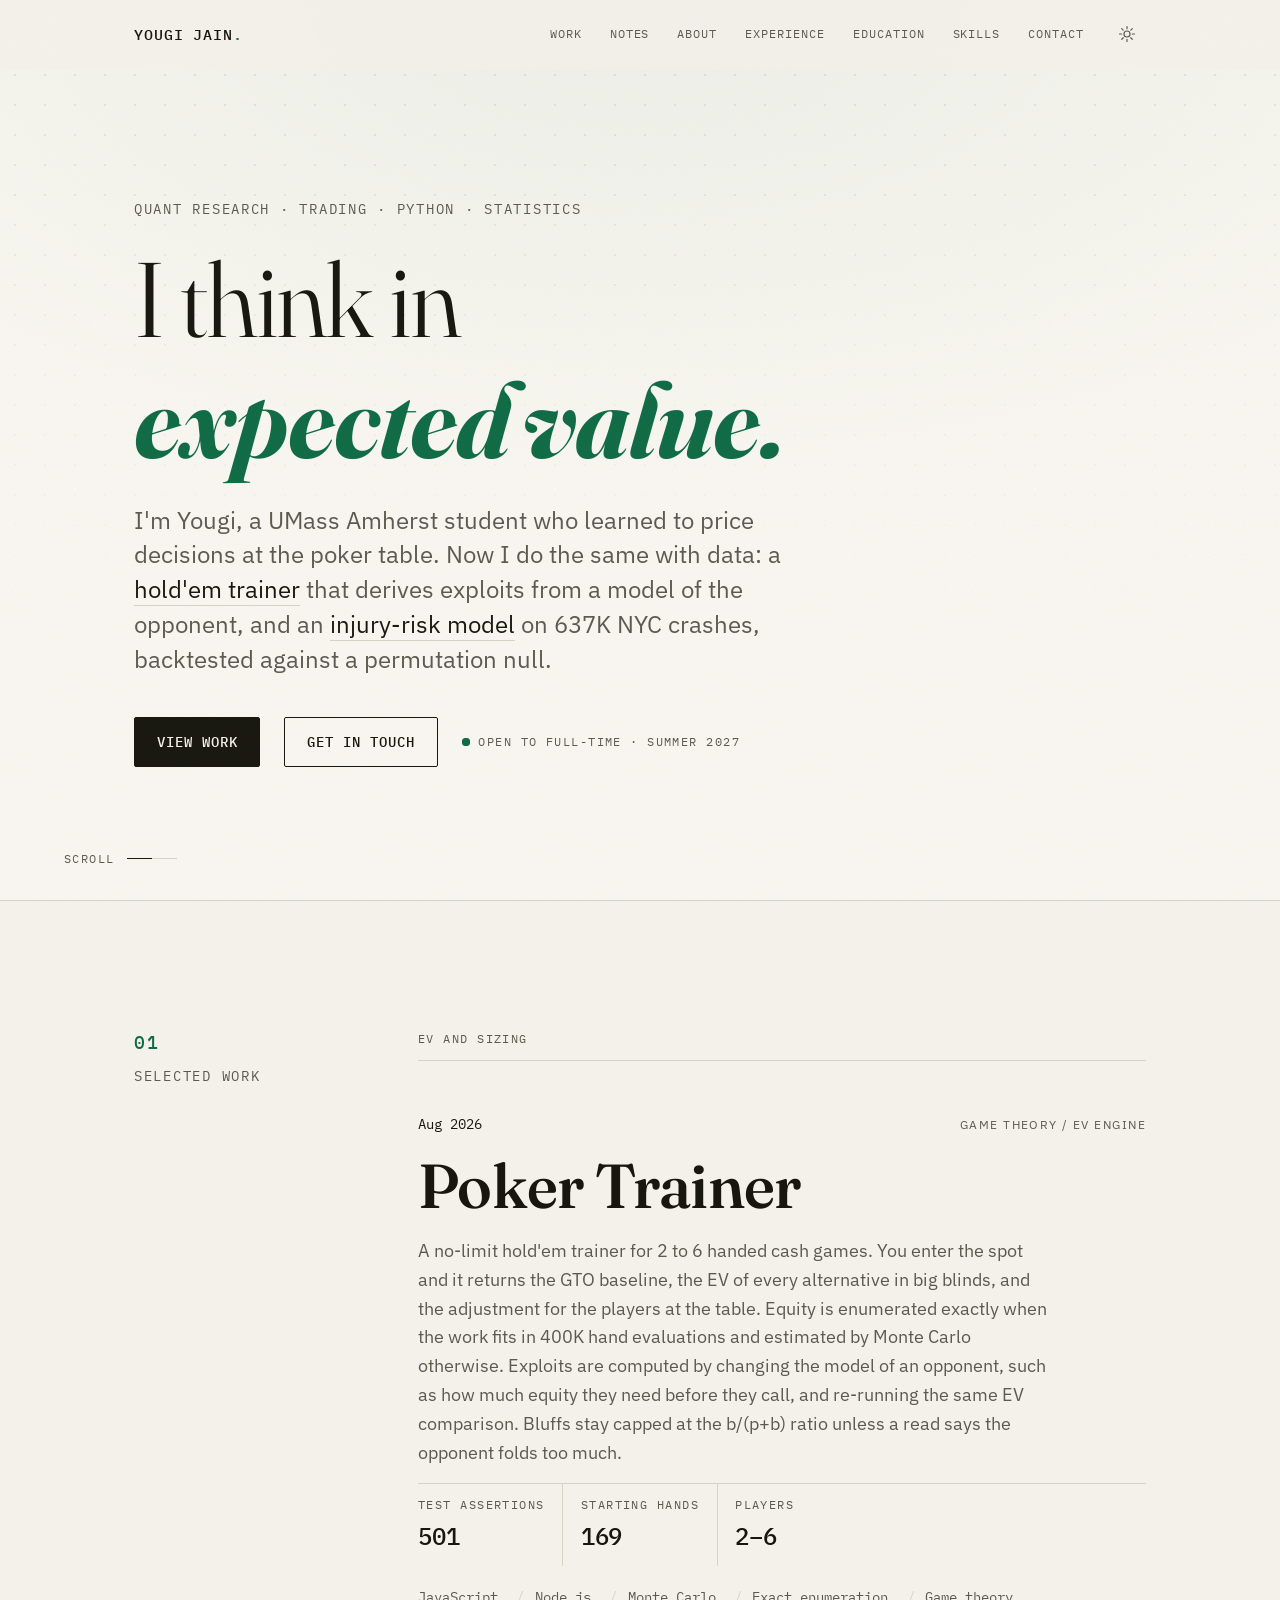
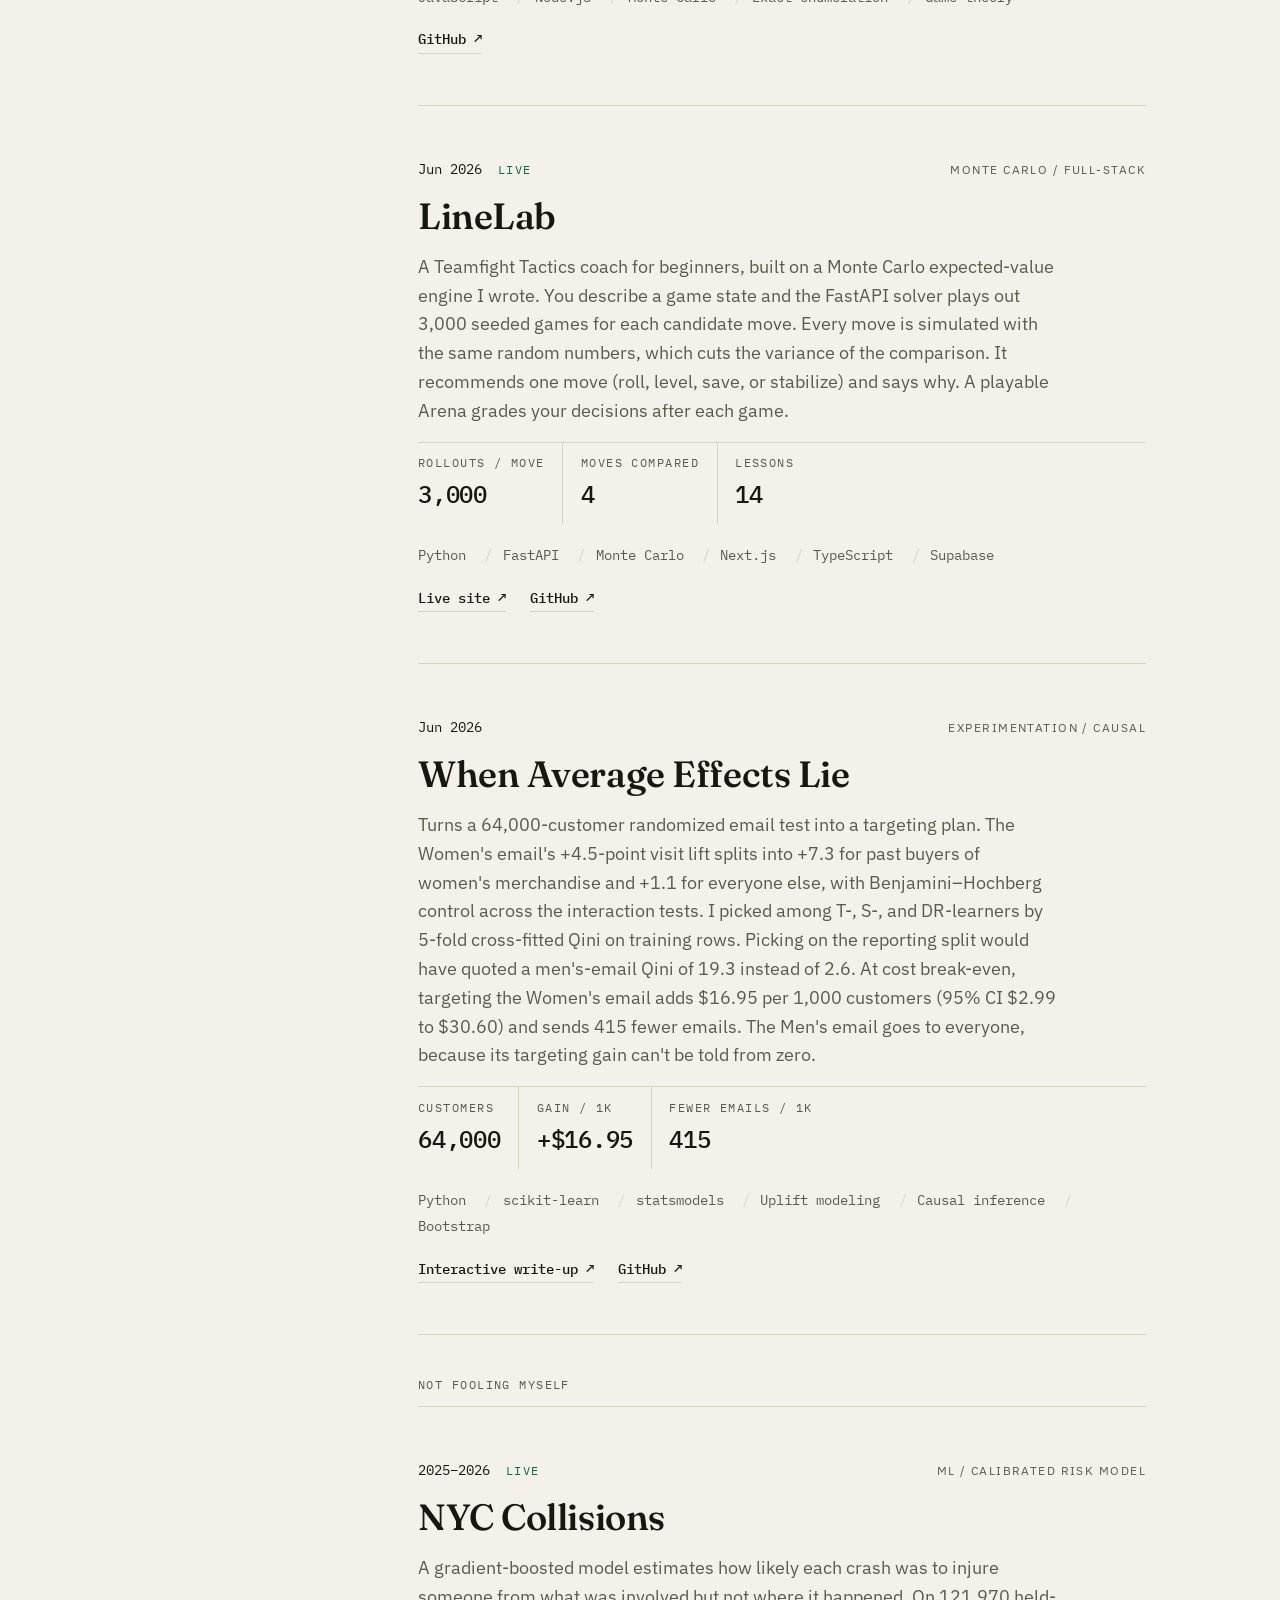
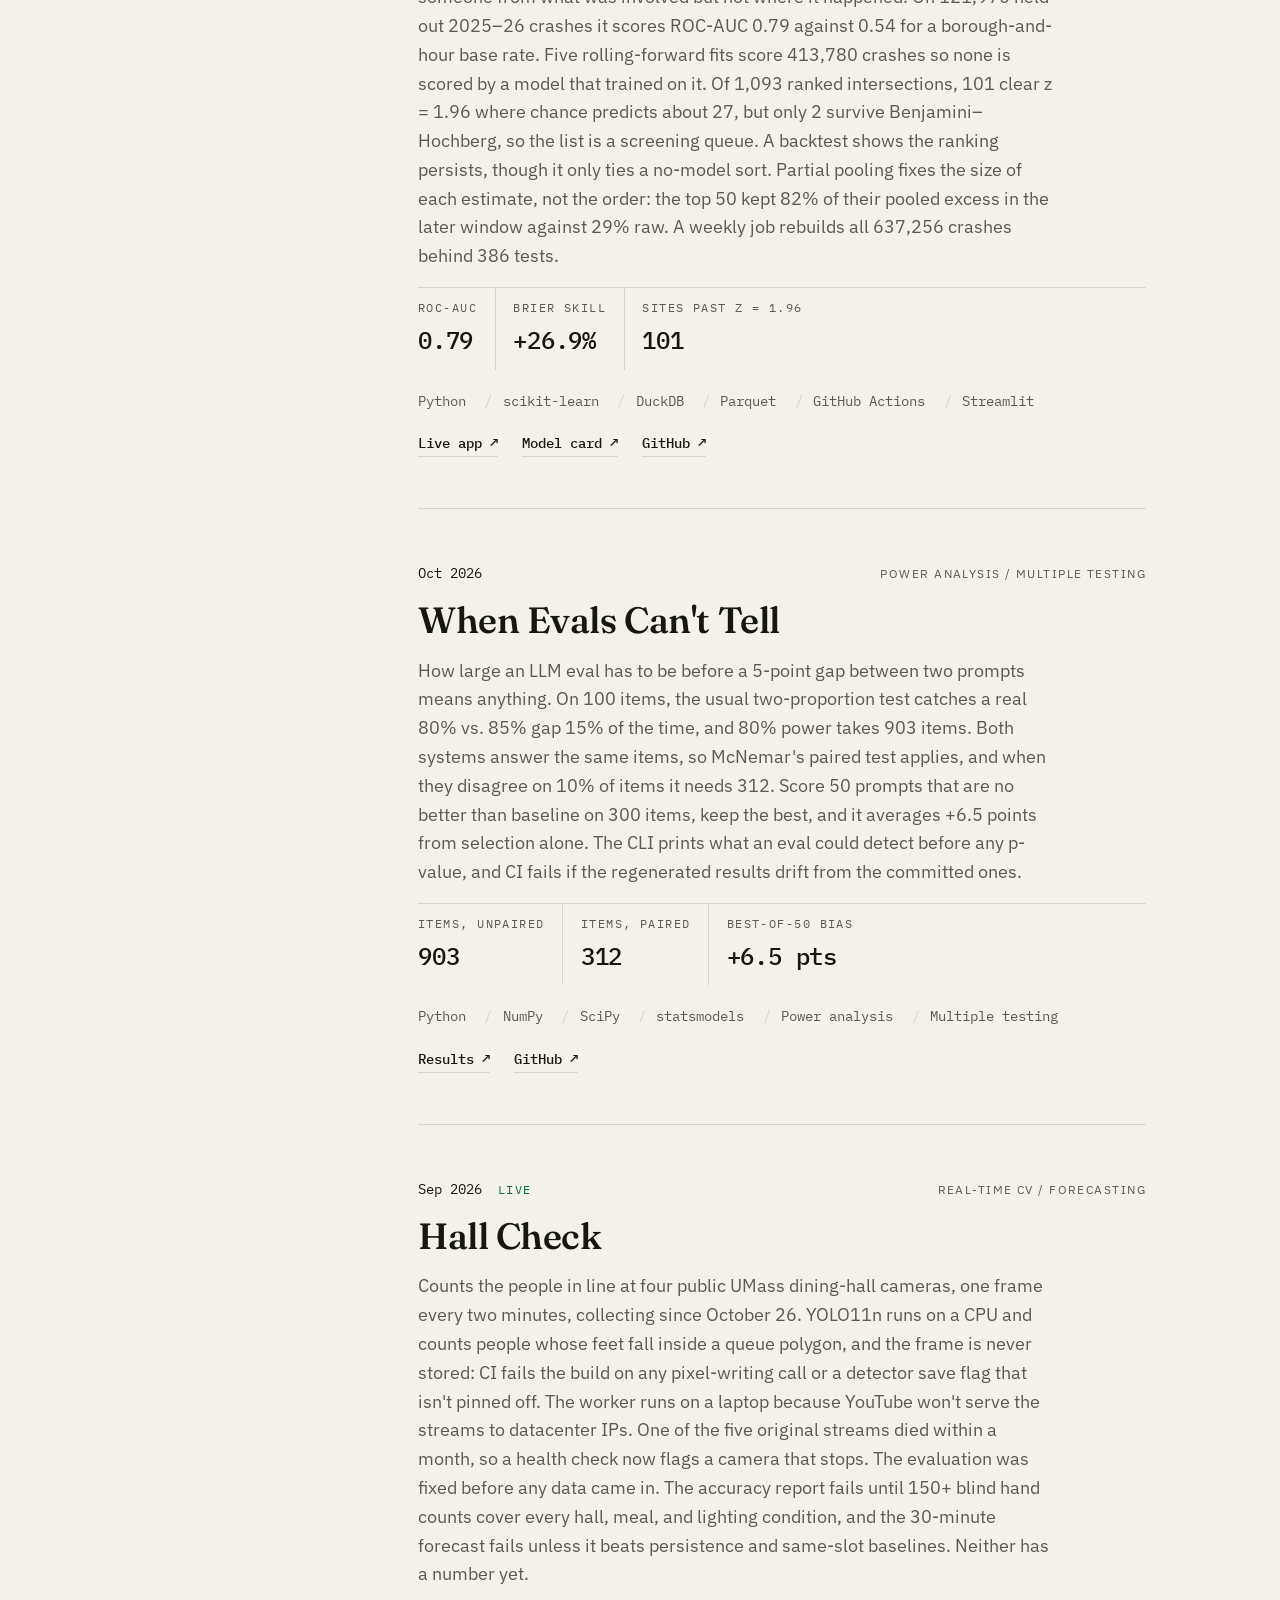
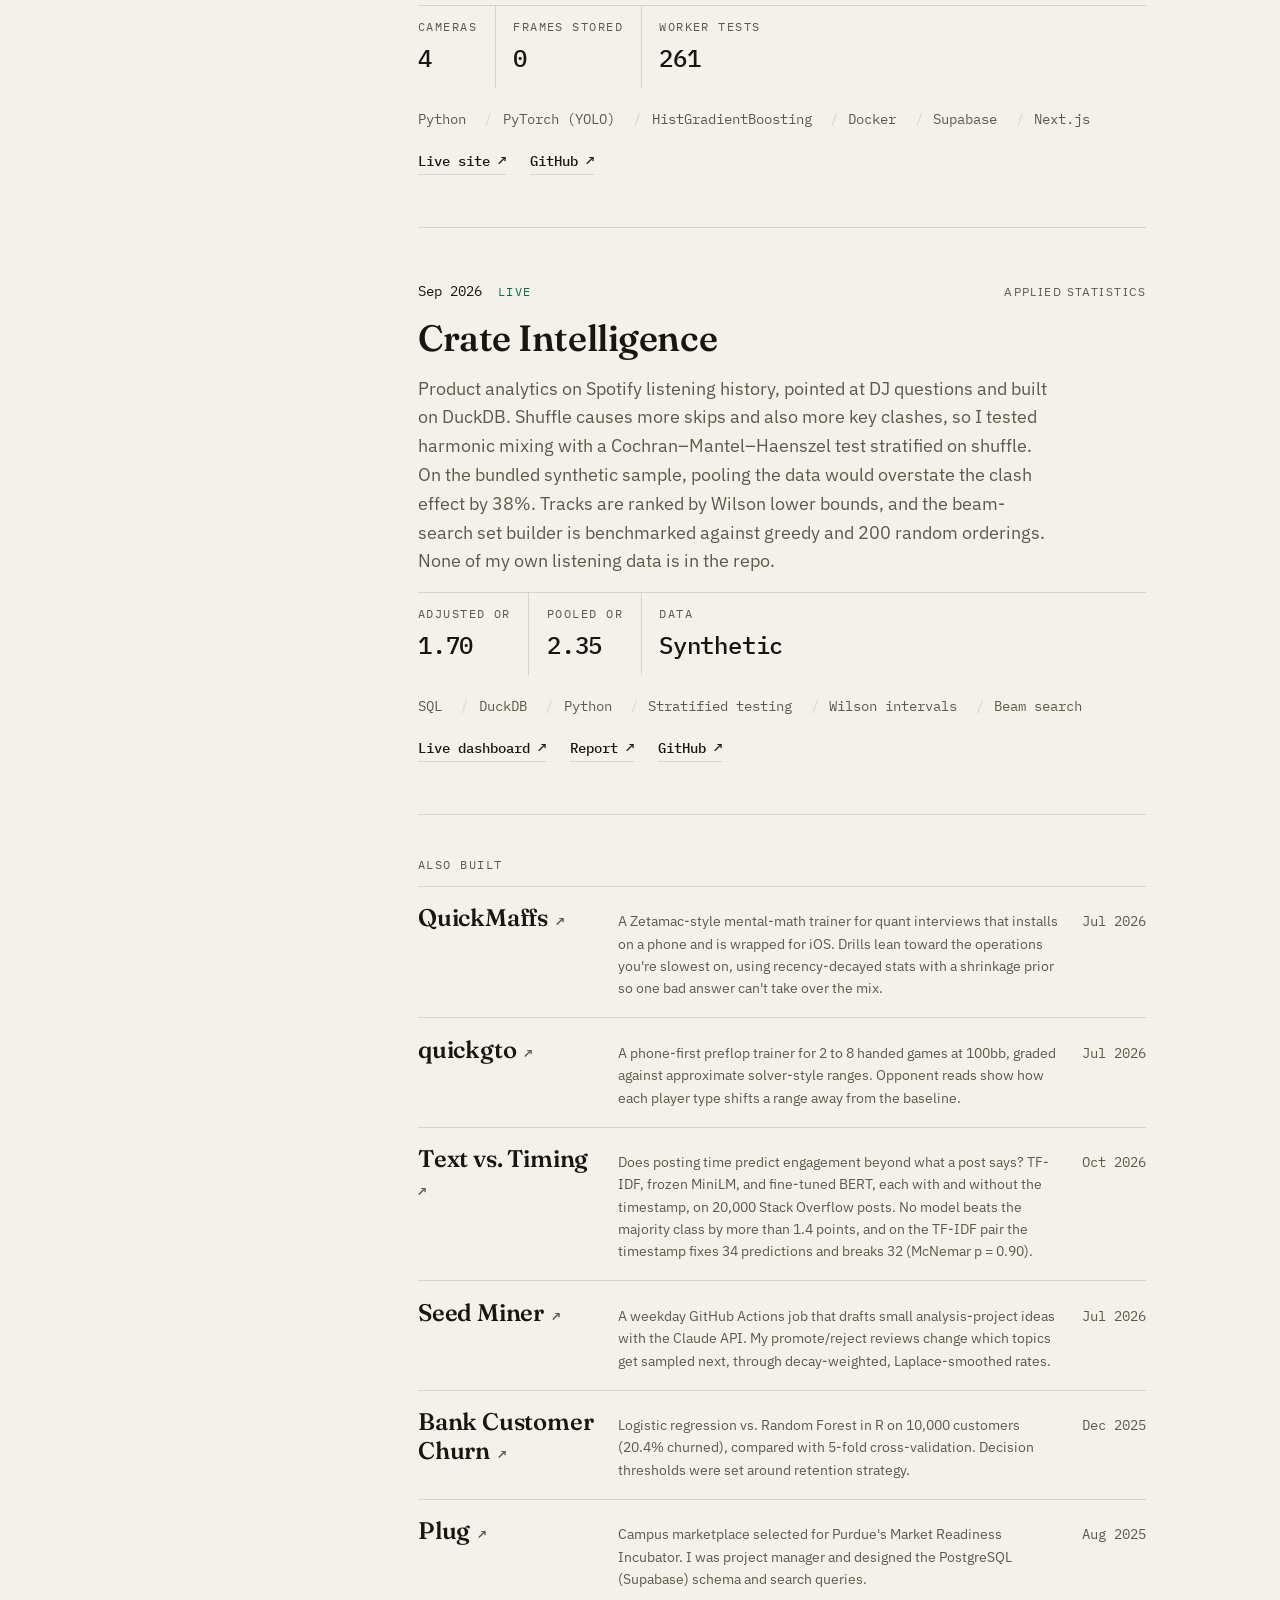
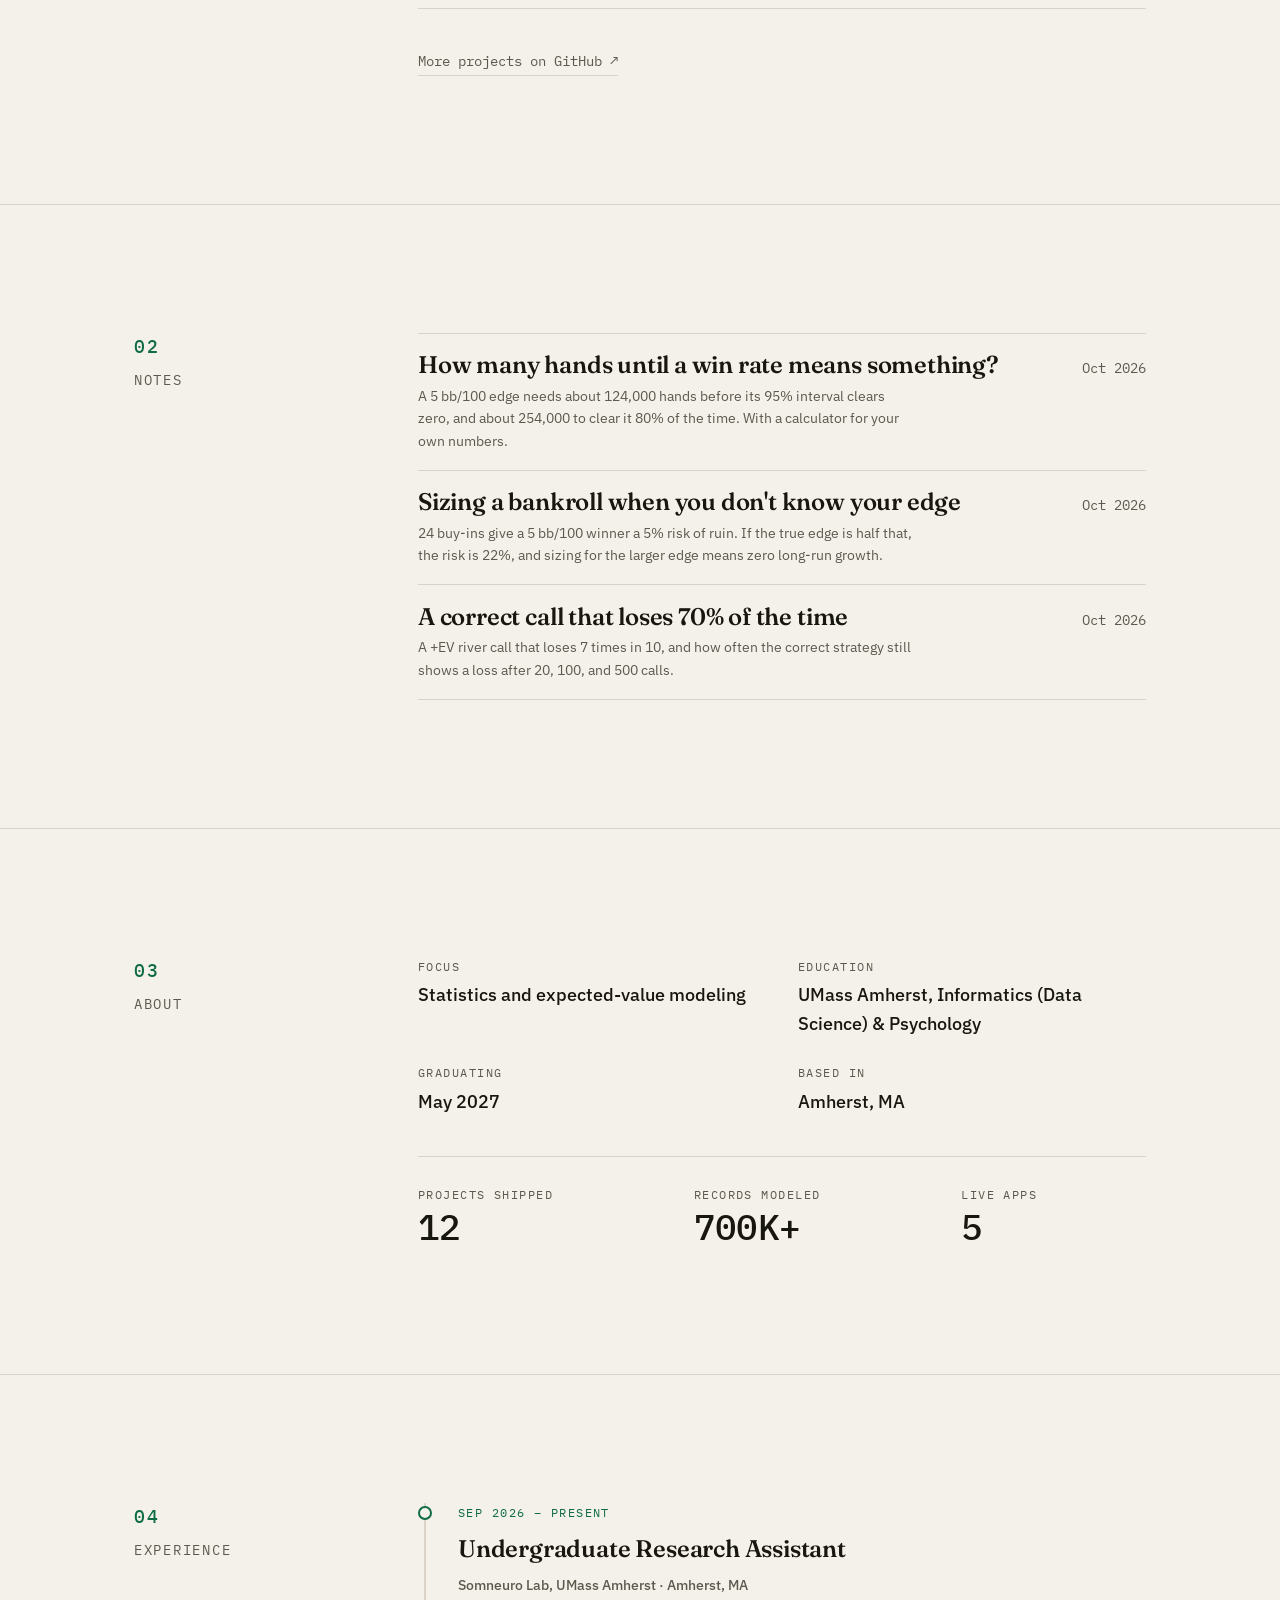
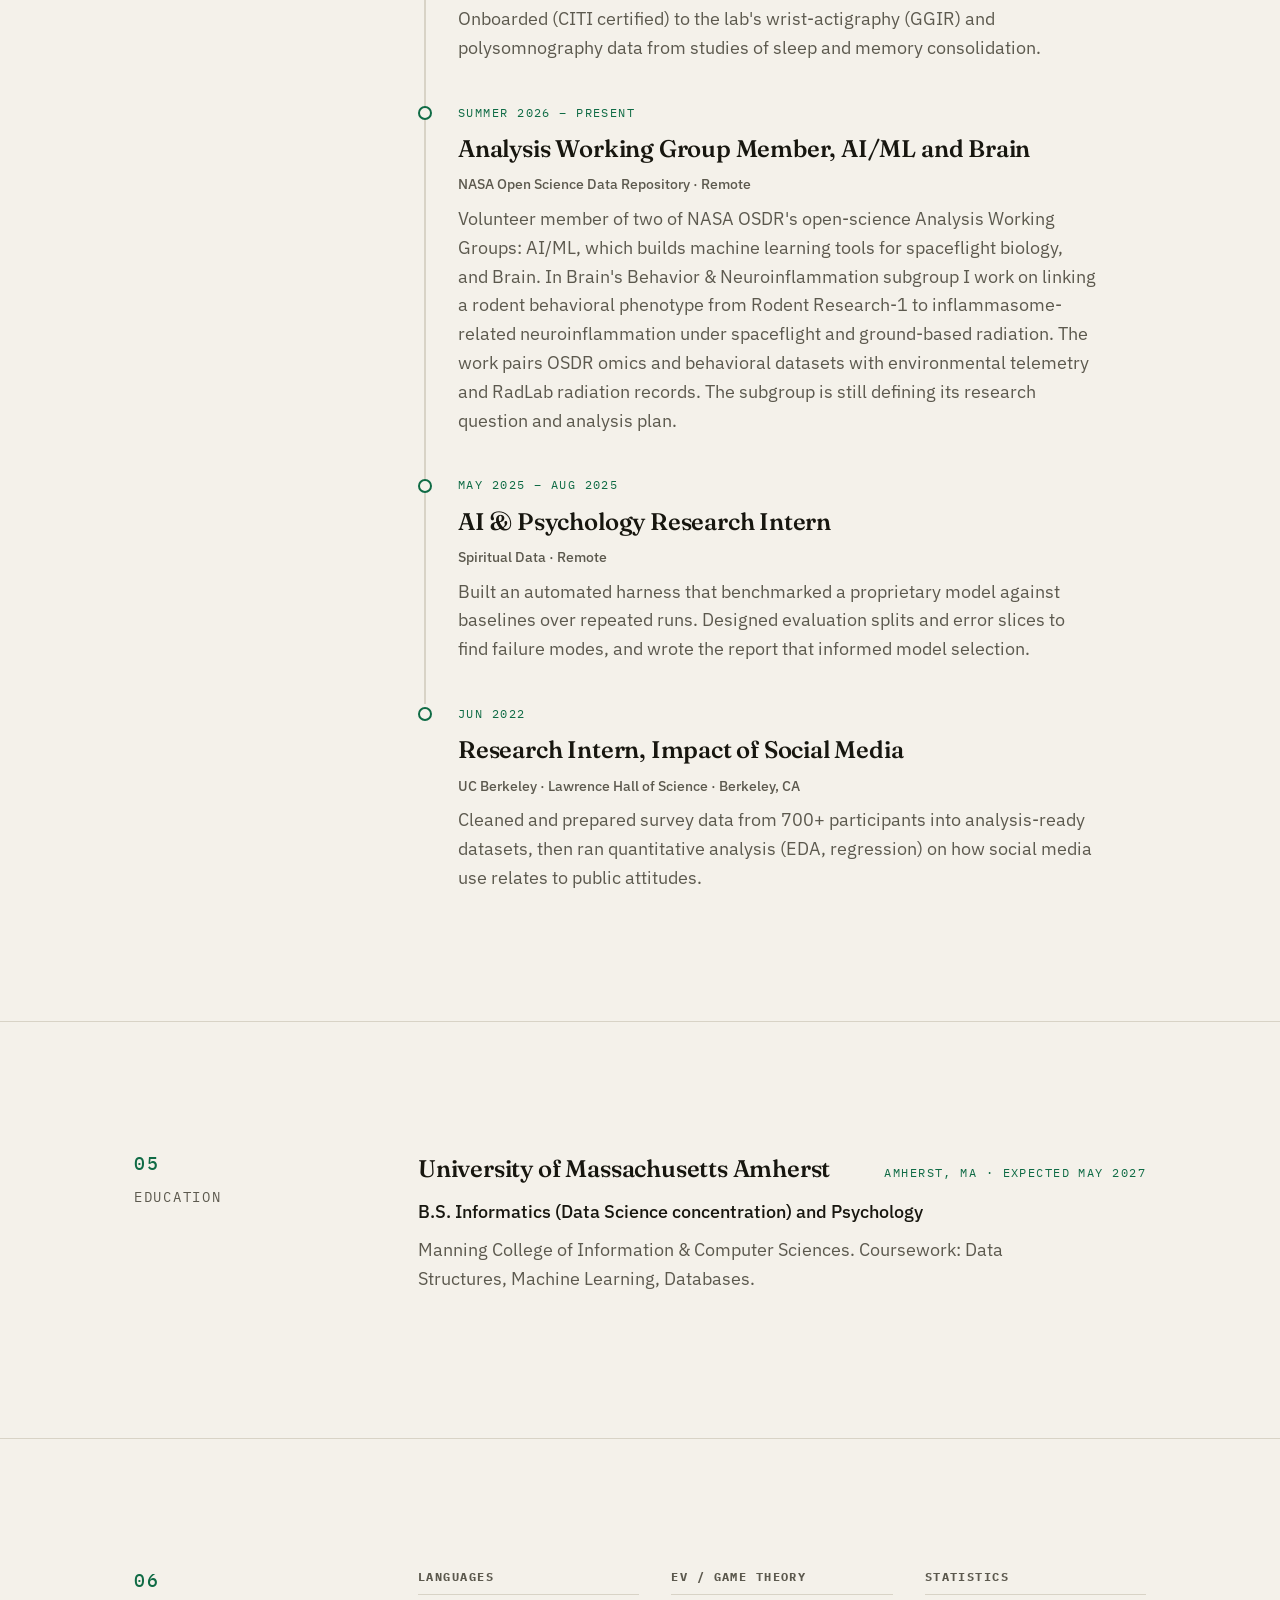
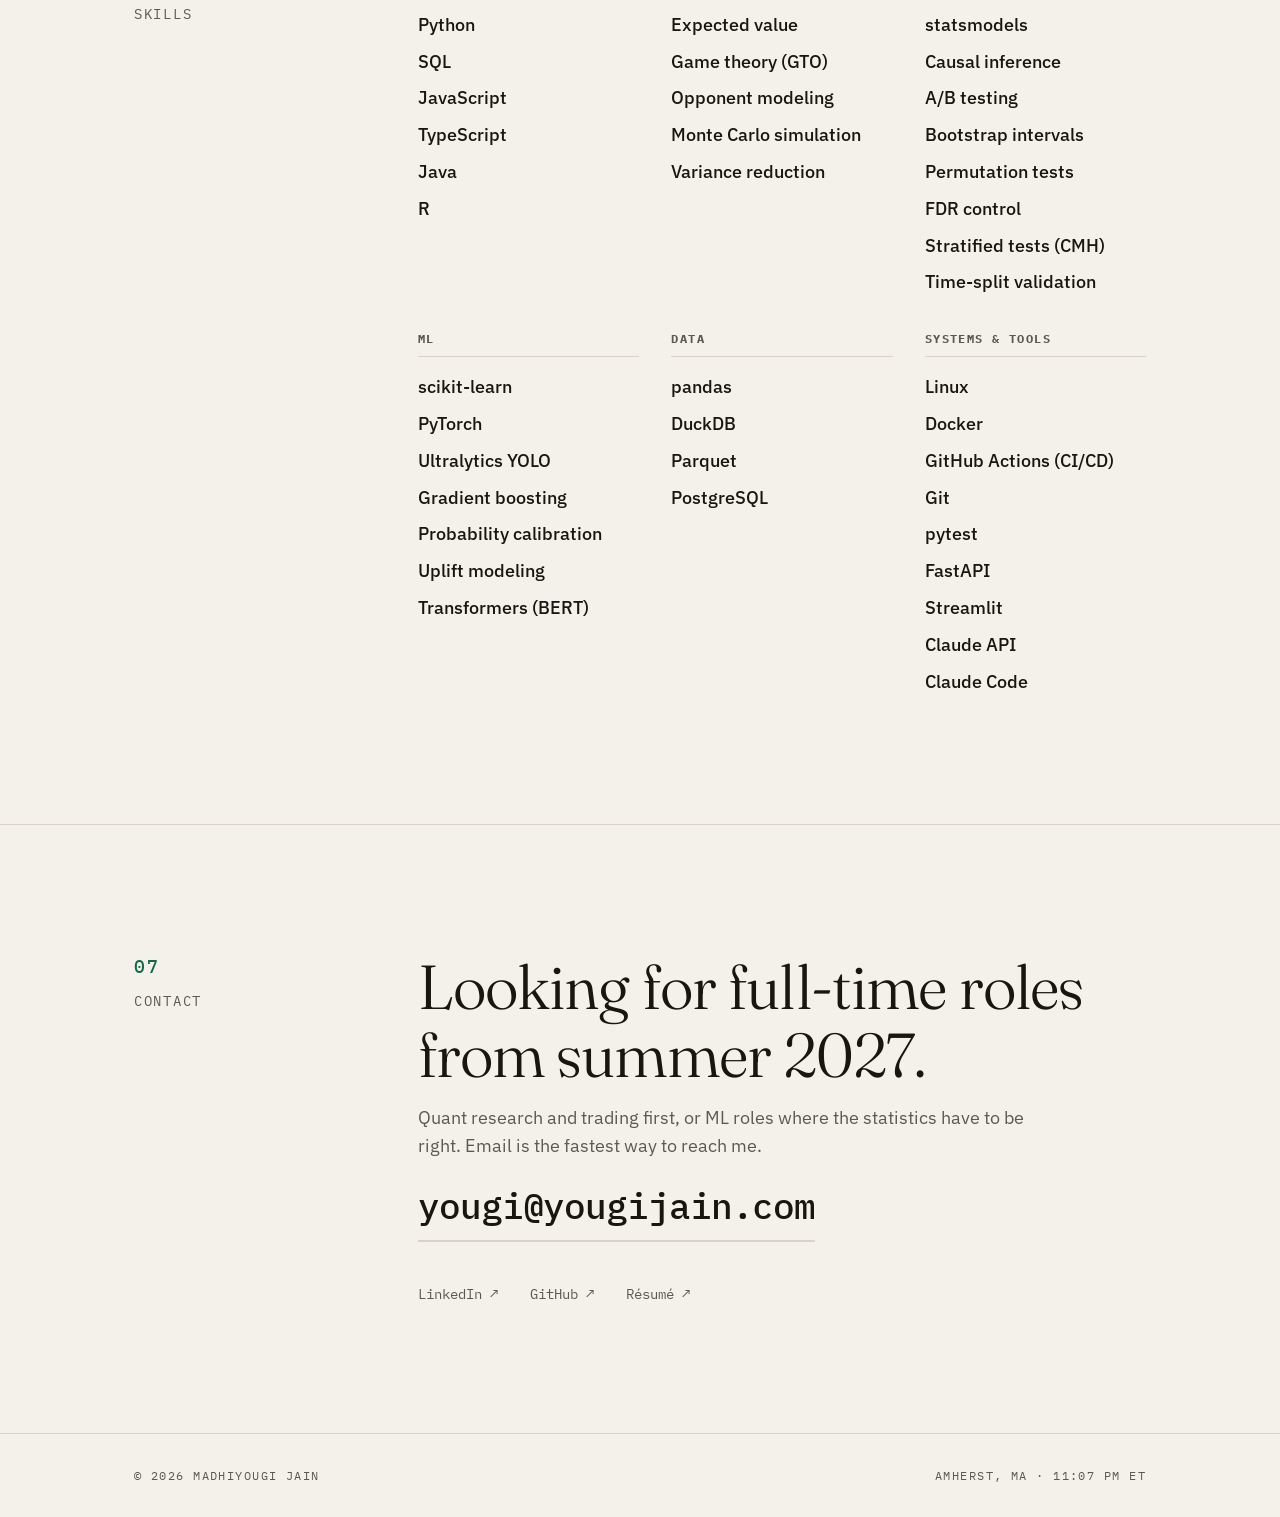
==== index.html @ edfb5137 "bring nyc collisions in line with the pooled rebuild The watchlist was rebuilt with partially pooled" ====
<!DOCTYPE html>
<html lang="en">
<head>
  <meta charset="UTF-8" />
  <meta name="viewport" content="width=device-width, initial-scale=1.0" />

  <!-- Set theme before first paint to avoid a flash; flag JS so the
       reveal animation only hides content when scripting is available. -->
  <script>
    (function () {
      try {
        var s = localStorage.getItem("theme");
        var dark = s ? s === "dark" : matchMedia("(prefers-color-scheme: dark)").matches;
        document.documentElement.dataset.theme = dark ? "dark" : "light";
        document.documentElement.classList.add("js");
      } catch (e) {}
    })();
  </script>

  <!-- ============================================================
       SEO / META: edit these freely
       ============================================================ -->
  <title>Yougi Jain | Quantitative Modeling</title>
  <meta name="description" content="Madhiyougi (Yougi) Jain studies Informatics &amp; Psychology at UMass Amherst and is looking for quant research and trading roles. Projects include a hold'em trainer built on an expected-value engine and an injury-risk model trained on 637K NYC crashes." />
  <meta name="author" content="Madhiyougi Jain" />
  <link rel="canonical" href="https://yougijain.com" />

  <!-- Open Graph (link previews) -->
  <meta property="og:type" content="website" />
  <meta property="og:title" content="Yougi Jain | Quantitative Modeling" />
  <meta property="og:description" content="Expected value and applied statistics. Projects include a hold'em trainer built on an EV engine and an injury-risk model on 637K NYC crashes, backtested against a permutation null." />
  <meta property="og:url" content="https://yougijain.com" />
  <!-- <meta property="og:image" content="https://yougijain.com/assets/og-image.png" /> -->

  <!-- Structured data: how the site introduces itself to a name search -->
  <script type="application/ld+json">
  {
    "@context": "https://schema.org",
    "@type": "Person",
    "name": "Madhiyougi Jain",
    "alternateName": "Yougi Jain",
    "url": "https://yougijain.com",
    "email": "mailto:yougi@yougijain.com",
    "description": "Informatics and Psychology student at UMass Amherst looking for quant research and trading roles from summer 2027.",
    "affiliation": {
      "@type": "CollegeOrUniversity",
      "name": "University of Massachusetts Amherst"
    },
    "knowsAbout": ["Expected Value", "Game Theory", "Poker", "Monte Carlo Simulation", "Statistics", "Causal Inference", "A/B Testing", "Model Calibration", "Machine Learning", "Python", "JavaScript", "SQL"],
    "sameAs": [
      "https://linkedin.com/in/yougijain",
      "https://github.com/yougijain"
    ]
  }
  </script>

  <!-- Browser chrome matches the theme (address bar on mobile) -->
  <meta name="theme-color" content="#f4f1ea" media="(prefers-color-scheme: light)" />
  <meta name="theme-color" content="#0c100e" media="(prefers-color-scheme: dark)" />

  <!-- Fonts: Fraunces (display) + IBM Plex Sans/Mono (body + data) -->
  <link rel="preconnect" href="https://fonts.googleapis.com" />
  <link rel="preconnect" href="https://fonts.gstatic.com" crossorigin />
  <link href="https://fonts.googleapis.com/css2?family=Fraunces:ital,opsz,wght@0,9..144,100..900;1,9..144,100..900&family=IBM+Plex+Mono:wght@400;500&family=IBM+Plex+Sans:wght@400;500;600&display=swap" rel="stylesheet" />

  <link rel="stylesheet" href="css/style.css?v=21" />
</head>
<body>
  <!-- Skip link for accessibility -->
  <a class="skip-link" href="#main">Skip to content</a>

  <!-- ============================================================
       NAV
       ============================================================ -->
  <header class="nav" id="nav">
    <div class="container nav__inner">
      <a class="nav__brand" href="#top">Yougi Jain<span class="nav__dot">.</span></a>

      <div class="nav__right">
        <nav class="nav__links" aria-label="Primary">
          <a href="#work">Work</a>
          <a href="#notes">Notes</a>
          <a href="#about">About</a>
          <a href="#experience">Experience</a>
          <a href="#education">Education</a>
          <a href="#skills">Skills</a>
          <a href="#contact">Contact</a>
        </nav>

        <button class="nav__theme" id="themeToggle" type="button" aria-label="Switch theme" aria-pressed="false">
          <svg class="nav__theme-sun" aria-hidden="true" width="18" height="18" viewBox="0 0 24 24" fill="none" stroke="currentColor" stroke-width="1.6" stroke-linecap="round">
            <circle cx="12" cy="12" r="4" />
            <path d="M12 2v3M12 19v3M2 12h3M19 12h3M4.9 4.9l2 2M17 17l2 2M19.1 4.9l-2 2M7 17l-2 2" />
          </svg>
          <svg class="nav__theme-moon" aria-hidden="true" width="18" height="18" viewBox="0 0 24 24" fill="currentColor">
            <path d="M21 12.8A9 9 0 1 1 11.2 3a7 7 0 0 0 9.8 9.8z" />
          </svg>
        </button>

        <button class="nav__toggle" id="navToggle" aria-label="Toggle menu" aria-expanded="false">
          <span></span><span></span>
        </button>
      </div>
    </div>
    <span class="nav__progress" aria-hidden="true"></span>
  </header>

  <main id="main">

    <!-- ============================================================
         HERO
         ============================================================ -->
    <section class="hero" id="top">
      <div class="container hero__content">
        <p class="hero__eyebrow reveal" id="eyebrow">Quant Research · Trading · Python · Statistics</p>
        <h1 class="hero__title">
          <span class="hero__line"><span class="hero__line-inner">I think in</span></span>
          <span class="hero__line"><span class="hero__line-inner"><em class="hero__accent-word">expected value.</em></span></span>
        </h1>
        <p class="hero__lede reveal">
          I'm Yougi, a UMass Amherst student who learned to price decisions at the
          poker table. Now I do the same with data: a <a href="#poker-trainer">hold'em
          trainer</a> that derives exploits from a model of the opponent, and an
          <a href="#nyc-collisions">injury-risk model</a> on 637K NYC crashes,
          backtested against a permutation null.
        </p>
        <div class="hero__actions reveal">
          <a class="btn btn--primary" href="#work">View work</a>
          <a class="btn btn--ghost" href="#contact">Get in touch</a>
          <span class="hero__avail">
            <span class="hero__avail-dot" aria-hidden="true"></span>
            Open to full-time · Summer 2027
          </span>
        </div>
      </div>
      <div class="hero__scroll" aria-hidden="true">
        <span>Scroll</span>
        <div class="hero__scroll-line"></div>
      </div>
    </section>

    <!-- ============================================================
         WORK / PROJECTS
         Split into labelled .work-group blocks. Duplicate an
         <article class="project"> inside a group to add more.
         ============================================================ -->
    <section class="section" id="work">
      <div class="container section__grid">
        <div class="section__label"><span class="section__num">01</span> Selected Work</div>
        <div class="section__body">

          <!-- Group 1: pricing a decision under uncertainty. -->
          <div class="work-group">
            <h3 class="work-group__label">EV and sizing</h3>
            <div class="projects">

              <article class="project project--featured reveal" id="poker-trainer">
                <div class="project__meta">
                  <span class="project__year">Aug 2026</span>
                  <span class="project__type">Game Theory / EV Engine</span>
                </div>
                <div class="project__body">
                  <h4 class="project__title">Poker Trainer</h4>
                  <p class="project__desc">
                    A no-limit hold'em trainer for 2 to 6 handed cash games. You enter the spot
                    and it returns the GTO baseline, the EV of every alternative in big blinds,
                    and the adjustment for the players at the table. Equity is enumerated
                    exactly when the work fits in 400K hand evaluations and estimated by Monte
                    Carlo otherwise. Exploits are computed by changing the model of an opponent,
                    such as how much equity they need before they call, and re-running the same
                    EV comparison. Bluffs stay capped at the b/(p+b) ratio unless a read says the
                    opponent folds too much.
                  </p>
                  <dl class="stats">
                    <div class="stat"><dt>Test assertions</dt><dd>501</dd></div>
                    <div class="stat"><dt>Starting hands</dt><dd>169</dd></div>
                    <div class="stat"><dt>Players</dt><dd>2–6</dd></div>
                  </dl>
                  <ul class="tags">
                    <li>JavaScript</li><li>Node.js</li><li>Monte Carlo</li><li>Exact enumeration</li><li>Game theory</li>
                  </ul>
                  <div class="project__links">
                    <a href="https://github.com/yougijain/poker-trainer" target="_blank" rel="noopener">GitHub ↗</a>
                  </div>
                </div>
              </article>

              <article class="project reveal">
                <div class="project__meta">
                  <span class="project__year">Jun 2026</span>
                  <span class="project__badge">Live</span>
                  <span class="project__type">Monte Carlo / Full-Stack</span>
                </div>
                <div class="project__body">
                  <h4 class="project__title">LineLab</h4>
                  <p class="project__desc">
                    A Teamfight Tactics coach for beginners, built on a Monte Carlo expected-value
                    engine I wrote. You describe a game state and the FastAPI solver plays out 3,000
                    seeded games for each candidate move. Every move is simulated with the same random
                    numbers, which cuts the variance of the comparison. It recommends one move (roll,
                    level, save, or stabilize) and says why. A playable Arena grades your decisions
                    after each game.
                  </p>
                  <dl class="stats">
                    <div class="stat"><dt>Rollouts / move</dt><dd>3,000</dd></div>
                    <div class="stat"><dt>Moves compared</dt><dd>4</dd></div>
                    <div class="stat"><dt>Lessons</dt><dd>14</dd></div>
                  </dl>
                  <ul class="tags">
                    <li>Python</li><li>FastAPI</li><li>Monte Carlo</li><li>Next.js</li><li>TypeScript</li><li>Supabase</li>
                  </ul>
                  <div class="project__links">
                    <a href="https://linelab-yougijain.vercel.app" target="_blank" rel="noopener">Live site ↗</a>
                    <a href="https://github.com/yougijain/LineLab" target="_blank" rel="noopener">GitHub ↗</a>
                  </div>
                </div>
              </article>

              <article class="project reveal">
                <div class="project__meta">
                  <span class="project__year">Jun 2026</span>
                  <span class="project__type">Experimentation / Causal</span>
                </div>
                <div class="project__body">
                  <h4 class="project__title">When Average Effects Lie</h4>
                  <p class="project__desc">
                    Turns a 64,000-customer randomized email test into a targeting plan. The Women's
                    email's +4.5-point visit lift splits into +7.3 for past buyers of women's
                    merchandise and +1.1 for everyone else, with Benjamini–Hochberg control across the
                    interaction tests. I picked among T-, S-, and DR-learners by 5-fold cross-fitted
                    Qini on training rows. Picking on the reporting split would have quoted a
                    men's-email Qini of 19.3 instead of 2.6. At cost break-even, targeting the Women's
                    email adds $16.95 per 1,000 customers (95% CI $2.99 to $30.60) and sends 415 fewer
                    emails. The Men's email goes to everyone, because its targeting gain can't be told
                    from zero.
                  </p>
                  <dl class="stats">
                    <div class="stat"><dt>Customers</dt><dd>64,000</dd></div>
                    <div class="stat"><dt>Gain / 1K</dt><dd>+$16.95</dd></div>
                    <div class="stat"><dt>Fewer emails / 1K</dt><dd>415</dd></div>
                  </dl>
                  <ul class="tags">
                    <li>Python</li><li>scikit-learn</li><li>statsmodels</li><li>Uplift modeling</li><li>Causal inference</li><li>Bootstrap</li>
                  </ul>
                  <div class="project__links">
                    <a href="https://yougijain.github.io/When-Average-Effects-Lie/" target="_blank" rel="noopener">Interactive write-up ↗</a>
                    <a href="https://github.com/yougijain/When-Average-Effects-Lie" target="_blank" rel="noopener">GitHub ↗</a>
                  </div>
                </div>
              </article>

              <!-- Add new projects to this group above this line. -->

            </div>
          </div>

          <!-- Group 2: checking a result against baselines and out-of-sample data. -->
          <div class="work-group">
            <h3 class="work-group__label">Not fooling myself</h3>
            <div class="projects">

              <article class="project reveal" id="nyc-collisions">
                <div class="project__meta">
                  <span class="project__year">2025–2026</span>
                  <span class="project__badge">Live</span>
                  <span class="project__type">ML / Calibrated Risk Model</span>
                </div>
                <div class="project__body">
                  <h4 class="project__title">NYC Collisions</h4>
                  <p class="project__desc">
                    A gradient-boosted model estimates how likely each crash was to injure someone
                    from what was involved but not where it happened. On 121,970 held-out 2025–26
                    crashes it scores ROC-AUC 0.79 against 0.54 for a borough-and-hour base rate.
                    Five rolling-forward fits score 413,780 crashes so none is scored by a model that
                    trained on it. Of 1,093 ranked intersections, 101 clear z = 1.96 where chance
                    predicts about 27, but only 2 survive Benjamini–Hochberg, so the list is a
                    screening queue. A backtest shows the ranking persists, though it only ties a
                    no-model sort. Partial pooling fixes the size of each estimate, not the order: the
                    top 50 kept 82% of their pooled excess in the later window against 29% raw. A
                    weekly job rebuilds all 637,256 crashes behind 386 tests.
                  </p>
                  <dl class="stats">
                    <div class="stat"><dt>ROC-AUC</dt><dd>0.79</dd></div>
                    <div class="stat"><dt>Brier skill</dt><dd>+26.9%</dd></div>
                    <div class="stat"><dt>Sites past z = 1.96</dt><dd>101</dd></div>
                  </dl>
                  <ul class="tags">
                    <li>Python</li><li>scikit-learn</li><li>DuckDB</li><li>Parquet</li><li>GitHub Actions</li><li>Streamlit</li>
                  </ul>
                  <div class="project__links">
                    <a href="https://nyc-collisions-current.streamlit.app/" target="_blank" rel="noopener">Live app ↗</a>
                    <a href="https://github.com/yougijain/NYC-Collisions/blob/main/docs/model_card.md" target="_blank" rel="noopener">Model card ↗</a>
                    <a href="https://github.com/yougijain/NYC-Collisions" target="_blank" rel="noopener">GitHub ↗</a>
                  </div>
                </div>
              </article>

              <article class="project reveal">
                <div class="project__meta">
                  <span class="project__year">Oct 2026</span>
                  <span class="project__type">Power Analysis / Multiple Testing</span>
                </div>
                <div class="project__body">
                  <h4 class="project__title">When Evals Can't Tell</h4>
                  <p class="project__desc">
                    How large an LLM eval has to be before a 5-point gap between two prompts means
                    anything. On 100 items, the usual two-proportion test catches a real 80% vs. 85%
                    gap 15% of the time, and 80% power takes 903 items. Both systems answer the same
                    items, so McNemar's paired test applies, and when they disagree on 10% of items it
                    needs 312. Score 50 prompts that are no better than baseline on 300 items, keep the
                    best, and it averages +6.5 points from selection alone. The CLI prints what an eval could detect before
                    any p-value, and CI fails if the regenerated results drift from the committed ones.
                  </p>
                  <dl class="stats">
                    <div class="stat"><dt>Items, unpaired</dt><dd>903</dd></div>
                    <div class="stat"><dt>Items, paired</dt><dd>312</dd></div>
                    <div class="stat"><dt>Best-of-50 bias</dt><dd>+6.5 pts</dd></div>
                  </dl>
                  <ul class="tags">
                    <li>Python</li><li>NumPy</li><li>SciPy</li><li>statsmodels</li><li>Power analysis</li><li>Multiple testing</li>
                  </ul>
                  <div class="project__links">
                    <a href="https://github.com/yougijain/when-evals-cant-tell/blob/main/RESULTS.md" target="_blank" rel="noopener">Results ↗</a>
                    <a href="https://github.com/yougijain/when-evals-cant-tell" target="_blank" rel="noopener">GitHub ↗</a>
                  </div>
                </div>
              </article>

              <article class="project reveal">
                <div class="project__meta">
                  <span class="project__year">Sep 2026</span>
                  <span class="project__badge">Live</span>
                  <span class="project__type">Real-Time CV / Forecasting</span>
                </div>
                <div class="project__body">
                  <h4 class="project__title">Hall Check</h4>
                  <p class="project__desc">
                    Counts the people in line at four public UMass dining-hall cameras, one frame
                    every two minutes, collecting since October 26. YOLO11n runs on a CPU and counts
                    people whose feet fall inside a queue polygon, and the frame is never stored: CI
                    fails the build on any pixel-writing call or a detector save flag that isn't
                    pinned off. The worker runs on a laptop because YouTube won't serve the streams to
                    datacenter IPs. One of the five original streams died within a month, so a health
                    check now flags a camera that stops. The evaluation was fixed before any data came
                    in. The accuracy report fails until 150+ blind hand counts cover every hall, meal,
                    and lighting condition, and the 30-minute forecast fails unless it beats
                    persistence and same-slot baselines. Neither has a number yet.
                  </p>
                  <dl class="stats">
                    <div class="stat"><dt>Cameras</dt><dd>4</dd></div>
                    <div class="stat"><dt>Frames stored</dt><dd>0</dd></div>
                    <div class="stat"><dt>Worker tests</dt><dd>261</dd></div>
                  </dl>
                  <ul class="tags">
                    <li>Python</li><li>PyTorch (YOLO)</li><li>HistGradientBoosting</li><li>Docker</li><li>Supabase</li><li>Next.js</li>
                  </ul>
                  <div class="project__links">
                    <a href="https://hall-check.vercel.app" target="_blank" rel="noopener">Live site ↗</a>
                    <a href="https://github.com/yougijain/hall-check" target="_blank" rel="noopener">GitHub ↗</a>
                  </div>
                </div>
              </article>

              <article class="project reveal">
                <div class="project__meta">
                  <span class="project__year">Sep 2026</span>
                  <span class="project__badge">Live</span>
                  <span class="project__type">Applied Statistics</span>
                </div>
                <div class="project__body">
                  <h4 class="project__title">Crate Intelligence</h4>
                  <p class="project__desc">
                    Product analytics on Spotify listening history, pointed at DJ questions and built
                    on DuckDB. Shuffle causes more skips and also more key clashes, so I tested
                    harmonic mixing with a Cochran–Mantel–Haenszel test stratified on shuffle. On the
                    bundled synthetic sample, pooling the data would overstate the clash effect by
                    38%. Tracks are ranked by Wilson lower bounds, and the beam-search set builder is
                    benchmarked against greedy and 200 random orderings. None of my own listening
                    data is in the repo.
                  </p>
                  <dl class="stats">
                    <div class="stat"><dt>Adjusted OR</dt><dd>1.70</dd></div>
                    <div class="stat"><dt>Pooled OR</dt><dd>2.35</dd></div>
                    <div class="stat"><dt>Data</dt><dd>Synthetic</dd></div>
                  </dl>
                  <ul class="tags">
                    <li>SQL</li><li>DuckDB</li><li>Python</li><li>Stratified testing</li><li>Wilson intervals</li><li>Beam search</li>
                  </ul>
                  <div class="project__links">
                    <a href="https://crate-intelligence-yougijain.vercel.app" target="_blank" rel="noopener">Live dashboard ↗</a>
                    <a href="https://github.com/yougijain/spotify-listening-analysis/blob/main/REPORT.md" target="_blank" rel="noopener">Report ↗</a>
                    <a href="https://github.com/yougijain/spotify-listening-analysis" target="_blank" rel="noopener">GitHub ↗</a>
                  </div>
                </div>
              </article>

              <!-- Add new projects to this group above this line. -->

            </div>
          </div>

          <!-- Compact index: real work that sits off the main thread, one
               hairline row each. Copy an <li class="index-list__item"> to add one. -->
          <div class="also reveal">
            <h3 class="also__label">Also built</h3>
            <ul class="index-list">
              <li class="index-list__item">
                <a href="https://yougijain.github.io/quickmaffs/" target="_blank" rel="noopener">
                  <span class="index-list__name">QuickMaffs</span>
                  <span class="index-list__year">Jul 2026</span>
                  <span class="index-list__desc">A Zetamac-style mental-math trainer for quant interviews that installs on a phone and is wrapped for iOS. Drills lean toward the operations you're slowest on, using recency-decayed stats with a shrinkage prior so one bad answer can't take over the mix.</span>
                </a>
              </li>
              <li class="index-list__item">
                <a href="https://quickgto.vercel.app" target="_blank" rel="noopener">
                  <span class="index-list__name">quickgto</span>
                  <span class="index-list__year">Jul 2026</span>
                  <span class="index-list__desc">A phone-first preflop trainer for 2 to 8 handed games at 100bb, graded against approximate solver-style ranges. Opponent reads show how each player type shifts a range away from the baseline.</span>
                </a>
              </li>
              <li class="index-list__item">
                <a href="https://github.com/yougijain/text-vs-timing" target="_blank" rel="noopener">
                  <span class="index-list__name">Text vs. Timing</span>
                  <span class="index-list__year">Oct 2026</span>
                  <span class="index-list__desc">Does posting time predict engagement beyond what a post says? TF-IDF, frozen MiniLM, and fine-tuned BERT, each with and without the timestamp, on 20,000 Stack Overflow posts. No model beats the majority class by more than 1.4 points, and on the TF-IDF pair the timestamp fixes 34 predictions and breaks 32 (McNemar p&nbsp;=&nbsp;0.90).</span>
                </a>
              </li>
              <li class="index-list__item">
                <a href="https://github.com/yougijain/seed-miner" target="_blank" rel="noopener">
                  <span class="index-list__name">Seed Miner</span>
                  <span class="index-list__year">Jul 2026</span>
                  <span class="index-list__desc">A weekday GitHub Actions job that drafts small analysis-project ideas with the Claude API. My promote/reject reviews change which topics get sampled next, through decay-weighted, Laplace-smoothed rates.</span>
                </a>
              </li>
              <li class="index-list__item">
                <a href="https://drive.google.com/file/d/1z5jXN66sjxblivLzVYl0mpibCz6VO1iD/view" target="_blank" rel="noopener">
                  <span class="index-list__name">Bank Customer Churn</span>
                  <span class="index-list__year">Dec 2025</span>
                  <span class="index-list__desc">Logistic regression vs. Random Forest in R on 10,000 customers (20.4% churned), compared with 5-fold cross-validation. Decision thresholds were set around retention strategy.</span>
                </a>
              </li>
              <li class="index-list__item">
                <a href="https://github.com/yougijain/plug" target="_blank" rel="noopener">
                  <span class="index-list__name">Plug</span>
                  <span class="index-list__year">Aug 2025</span>
                  <span class="index-list__desc">Campus marketplace selected for Purdue's Market Readiness Incubator. I was project manager and designed the PostgreSQL (Supabase) schema and search queries.</span>
                </a>
              </li>
            </ul>
          </div>

          <a class="work__more" href="https://github.com/yougijain" target="_blank" rel="noopener">More projects on GitHub ↗</a>
        </div>
      </div>
    </section>

    <!-- ============================================================
         NOTES
         Short write-ups in notes/. Copy an <li class="index-list__item">
         to add one.
         ============================================================ -->
    <section class="section" id="notes">
      <div class="container section__grid">
        <div class="section__label"><span class="section__num">02</span> Notes</div>
        <div class="section__body">
          <ul class="index-list index-list--stacked reveal">
            <li class="index-list__item">
              <a href="notes/win-rate-sample-size.html">
                <span class="index-list__name">How many hands until a win rate means something?</span>
                <span class="index-list__year">Oct 2026</span>
                <span class="index-list__desc">A 5&nbsp;bb/100 edge needs about 124,000 hands before its 95% interval clears zero, and about 254,000 to clear it 80% of the time. With a calculator for your own numbers.</span>
              </a>
            </li>
            <li class="index-list__item">
              <a href="notes/bankroll-unknown-edge.html">
                <span class="index-list__name">Sizing a bankroll when you don't know your edge</span>
                <span class="index-list__year">Oct 2026</span>
                <span class="index-list__desc">24 buy-ins give a 5&nbsp;bb/100 winner a 5% risk of ruin. If the true edge is half that, the risk is 22%, and sizing for the larger edge means zero long-run growth.</span>
              </a>
            </li>
            <li class="index-list__item">
              <a href="notes/correct-call-that-loses.html">
                <span class="index-list__name">A correct call that loses 70% of the time</span>
                <span class="index-list__year">Oct 2026</span>
                <span class="index-list__desc">A +EV river call that loses 7 times in 10, and how often the correct strategy still shows a loss after 20, 100, and 500 calls.</span>
              </a>
            </li>
          </ul>
        </div>
      </div>
    </section>

    <!-- ============================================================
         ABOUT
         ============================================================ -->
    <section class="section" id="about">
      <div class="container section__grid">
        <div class="section__label"><span class="section__num">03</span> About</div>
        <div class="section__body">
          <dl class="facts">
            <div class="fact">
              <dt>Focus</dt>
              <dd>Statistics and expected-value modeling</dd>
            </div>
            <div class="fact">
              <dt>Education</dt>
              <dd>UMass Amherst, Informatics (Data Science) &amp; Psychology</dd>
            </div>
            <div class="fact">
              <dt>Graduating</dt>
              <dd>May 2027</dd>
            </div>
            <div class="fact">
              <dt>Based in</dt>
              <dd>Amherst, MA</dd>
            </div>
          </dl>

          <!-- At-a-glance footprint. Keep this the ONLY stat strip on the page.
               Counts are derived from the public GitHub portfolio + resume:
               shipped = Poker Trainer, quickgto, QuickMaffs, NYC Collisions,
               When Average Effects Lie, Crate Intelligence, LineLab, Seed Miner,
               Bank Churn, Plug, UMap, Retail Margin Intelligence (refactored-engine).
               Hall Check is in progress, so it isn't counted yet.
               records = 637,256 (NYC, grows weekly) + 64,000 (Hillstrom)
               + 10,000 (Churn); Crate Intelligence runs on a synthetic sample,
               so it isn't counted.
               live = quickgto, QuickMaffs, NYC Collisions, Crate Intelligence,
               LineLab. -->
          <dl class="stat-strip reveal">
            <div><dt>Projects shipped</dt><dd>12</dd></div>
            <div><dt>Records modeled</dt><dd>700K+</dd></div>
            <div><dt>Live apps</dt><dd>5</dd></div>
          </dl>
        </div>
      </div>
    </section>

    <!-- ============================================================
         EXPERIENCE
         ============================================================ -->
    <section class="section" id="experience">
      <div class="container section__grid">
        <div class="section__label"><span class="section__num">04</span> Experience</div>
        <div class="section__body">
          <ol class="timeline">

            <li class="timeline__item reveal">
              <div class="timeline__when">Sep 2026 – Present</div>
              <div class="timeline__what">
                <h3>Undergraduate Research Assistant</h3>
                <p class="timeline__org">Somneuro Lab, UMass Amherst · Amherst, MA</p>
                <p>
                  Onboarded (CITI certified) to the lab's wrist-actigraphy (GGIR) and
                  polysomnography data from studies of sleep and memory consolidation.
                </p>
              </div>
            </li>

            <li class="timeline__item reveal">
              <div class="timeline__when">Summer 2026 – Present</div>
              <div class="timeline__what">
                <h3>Analysis Working Group Member, AI/ML and Brain</h3>
                <p class="timeline__org">NASA Open Science Data Repository · Remote</p>
                <p>
                  Volunteer member of two of NASA OSDR's open-science Analysis Working
                  Groups: AI/ML, which builds machine learning tools for spaceflight
                  biology, and Brain. In Brain's Behavior &amp; Neuroinflammation subgroup
                  I work on linking a rodent behavioral phenotype from Rodent Research-1
                  to inflammasome-related neuroinflammation under spaceflight and
                  ground-based radiation. The work pairs OSDR omics and behavioral datasets
                  with environmental telemetry and RadLab radiation records. The subgroup
                  is still defining its research question and analysis plan.
                </p>
              </div>
            </li>

            <li class="timeline__item reveal">
              <div class="timeline__when">May 2025 – Aug 2025</div>
              <div class="timeline__what">
                <h3>AI &amp; Psychology Research Intern</h3>
                <p class="timeline__org">Spiritual Data · Remote</p>
                <p>
                  Built an automated harness that benchmarked a proprietary model against
                  baselines over repeated runs. Designed evaluation splits and error slices
                  to find failure modes, and wrote the report that informed model selection.
                </p>
              </div>
            </li>

            <li class="timeline__item reveal">
              <div class="timeline__when">Jun 2022</div>
              <div class="timeline__what">
                <h3>Research Intern, Impact of Social Media</h3>
                <p class="timeline__org">UC Berkeley · Lawrence Hall of Science · Berkeley, CA</p>
                <p>
                  Cleaned and prepared survey data from 700+ participants into analysis-ready
                  datasets, then ran quantitative analysis (EDA, regression) on how social
                  media use relates to public attitudes.
                </p>
              </div>
            </li>

            <!-- Add new roles above this line. -->

          </ol>
        </div>
      </div>
    </section>

    <!-- ============================================================
         EDUCATION
         ============================================================ -->
    <section class="section" id="education">
      <div class="container section__grid">
        <div class="section__label"><span class="section__num">05</span> Education</div>
        <div class="section__body">
          <article class="edu reveal">
            <div class="edu__head">
              <h3 class="edu__school">University of Massachusetts Amherst</h3>
              <span class="edu__when">Amherst, MA · Expected May 2027</span>
            </div>
            <p class="edu__degree">B.S. Informatics (Data Science concentration) and Psychology</p>
            <p class="edu__note">
              Manning College of Information &amp; Computer Sciences. Coursework: Data
              Structures, Machine Learning, Databases.
            </p>
          </article>
        </div>
      </div>
    </section>

    <!-- ============================================================
         SKILLS
         ============================================================ -->
    <section class="section" id="skills">
      <div class="container section__grid">
        <div class="section__label"><span class="section__num">06</span> Skills</div>
        <div class="section__body">
          <div class="skills">
            <div class="skills__group">
              <h4>Languages</h4>
              <ul><li>Python</li><li>SQL</li><li>JavaScript</li><li>TypeScript</li><li>Java</li><li>R</li></ul>
            </div>
            <div class="skills__group">
              <h4>EV / Game Theory</h4>
              <ul><li>Expected value</li><li>Game theory (GTO)</li><li>Opponent modeling</li><li>Monte Carlo simulation</li><li>Variance reduction</li></ul>
            </div>
            <div class="skills__group">
              <h4>Statistics</h4>
              <ul><li>statsmodels</li><li>Causal inference</li><li>A/B testing</li><li>Bootstrap intervals</li><li>Permutation tests</li><li>FDR control</li><li>Stratified tests (CMH)</li><li>Time-split validation</li></ul>
            </div>
            <div class="skills__group">
              <h4>ML</h4>
              <ul><li>scikit-learn</li><li>PyTorch</li><li>Ultralytics YOLO</li><li>Gradient boosting</li><li>Probability calibration</li><li>Uplift modeling</li><li>Transformers (BERT)</li></ul>
            </div>
            <div class="skills__group">
              <h4>Data</h4>
              <ul><li>pandas</li><li>DuckDB</li><li>Parquet</li><li>PostgreSQL</li></ul>
            </div>
            <div class="skills__group">
              <h4>Systems &amp; Tools</h4>
              <ul><li>Linux</li><li>Docker</li><li>GitHub Actions (CI/CD)</li><li>Git</li><li>pytest</li><li>FastAPI</li><li>Streamlit</li><li>Claude API</li><li>Claude Code</li></ul>
            </div>
          </div>
        </div>
      </div>
    </section>

    <!-- ============================================================
         CONTACT
         ============================================================ -->
    <section class="section section--contact" id="contact">
      <div class="container section__grid">
        <div class="section__label"><span class="section__num">07</span> Contact</div>
        <div class="section__body">
          <h2 class="contact__title">Looking for full-time roles from summer 2027.</h2>
          <p class="contact__lede">
            Quant research and trading first, or ML roles where the statistics have to
            be right. Email is the fastest way to reach me.
          </p>
          <a class="contact__email" href="mailto:yougi@yougijain.com">yougi@yougijain.com</a>
          <div class="contact__socials">
            <a href="https://linkedin.com/in/yougijain" target="_blank" rel="noopener">LinkedIn ↗</a>
            <a href="https://github.com/yougijain" target="_blank" rel="noopener">GitHub ↗</a>
            <a href="assets/Madhiyougi_Jain_Resume.pdf" target="_blank" rel="noopener">Résumé ↗</a>
          </div>
        </div>
      </div>
    </section>

  </main>

  <!-- ============================================================
       FOOTER
       ============================================================ -->
  <footer class="footer">
    <div class="container footer__inner">
      <span>© <span id="year"></span> Madhiyougi Jain</span>
      <span class="footer__meta">Amherst, MA · <span id="localTime"></span></span>
    </div>
  </footer>

  <script src="js/main.js?v=2"></script>
</body>
</html>
---- css/style.css ----
/* ============================================================
   DESIGN TOKENS
   Change everything from here. Want a bolder, more creative
   look later? Mostly edit these variables + the fonts in
   index.html and the whole site follows.
   ============================================================ */
:root {
  color-scheme: light;

  /* Color — "paper ledger": warm paper, near-black ink, deep ledger green.
     The dark theme is the same story after hours: terminal + phosphor. */
  --bg:        #f4f1ea;   /* warm paper */
  --bg-alt:    #ece8de;   /* subtle panel */
  --bg-hero:   #f8f6f0;   /* landing: a hair lighter than --bg */
  --ink:       #17160f;   /* near-black text */
  --ink-soft:  #5c594e;   /* muted text */
  --line:      #d8d3c6;   /* hairlines / borders */
  --accent:    #0f6b45;   /* ledger green — the one pop of color */
  --accent-ink:#f8f6f0;

  /* Type — Fraunces carries the editorial voice (wide weight + optical
     range), IBM Plex Mono is the data voice, IBM Plex Sans reads quietly. */
  --font-display: "Fraunces", Georgia, serif;
  --font-body:    "IBM Plex Sans", system-ui, sans-serif;
  --font-mono:    "IBM Plex Mono", ui-monospace, monospace;

  /* Scale */
  --step--2: clamp(0.7rem, 0.68rem + 0.1vw, 0.75rem);
  --step--1: clamp(0.83rem, 0.8rem + 0.15vw, 0.9rem);
  --step-0:  clamp(1rem, 0.95rem + 0.25vw, 1.125rem);
  --step-1:  clamp(1.2rem, 1.1rem + 0.5vw, 1.5rem);
  --step-2:  clamp(1.6rem, 1.4rem + 1.1vw, 2.4rem);
  --step-3:  clamp(2.2rem, 1.8rem + 2.6vw, 3.9rem);
  --step-4:  clamp(2.7rem, 1.9rem + 5.9vw, 7.4rem);

  /* Spacing scale — for intra-section stacking */
  --space-2: 1rem;
  --space-3: 1.5rem;
  --space-4: 2.5rem;

  /* Layout */
  --container: 1140px;
  --gutter: clamp(1.25rem, 5vw, 4rem);
  --section-y: clamp(4.5rem, 10vw, 9rem);
  --radius: 14px;
  --rail: 220px;       /* shared section label column */
  --nav-h: 68px;

  /* Motion */
  --ease: cubic-bezier(0.22, 1, 0.36, 1);
}

/* Dark theme — applied by the inline <head> script + nav toggle.
   Green-cast near-black + phosphor accent: the terminal after hours. */
[data-theme="dark"] {
  color-scheme: dark;
  --bg:#0c100e; --bg-alt:#131a16; --bg-hero:#0f1411; --ink:#e8ece3;
  --ink-soft:#99a195; --line:#242c26; --accent:#45d688; --accent-ink:#0c100e;
}

/* ============================================================
   RESET / BASE
   ============================================================ */
*, *::before, *::after { box-sizing: border-box; }
* { margin: 0; }
html { scroll-behavior: smooth; -webkit-text-size-adjust: 100%; }
@media (prefers-reduced-motion: reduce) {
  html { scroll-behavior: auto; }
  *, *::before, *::after { animation: none !important; transition: none !important; }
  .reveal, .stat-strip.reveal > div { opacity: 1 !important; transform: none !important; }
  .hero__scroll-line::after { width: 100%; }
}

body {
  background: var(--bg);
  color: var(--ink);
  font-family: var(--font-body);
  font-size: var(--step-0);
  line-height: 1.6;
  -webkit-font-smoothing: antialiased;
  text-rendering: optimizeLegibility;
  transition: background-color .35s var(--ease), color .35s var(--ease);
}

img { max-width: 100%; display: block; }
a { color: inherit; text-decoration: none; }
ul, ol { list-style: none; padding: 0; }

::selection { background: var(--accent); color: var(--accent-ink); }

/* Film grain — a whisper of texture so large flat areas don't read sterile.
   Pure SVG noise, fixed, non-interactive. */
body::after {
  content: "";
  position: fixed; inset: 0; z-index: 90;
  pointer-events: none;
  background-image: url("data:image/svg+xml,%3Csvg xmlns='http://www.w3.org/2000/svg' width='160' height='160'%3E%3Cfilter id='n'%3E%3CfeTurbulence type='fractalNoise' baseFrequency='0.9' numOctaves='2' stitchTiles='stitch'/%3E%3C/filter%3E%3Crect width='100%25' height='100%25' filter='url(%23n)'/%3E%3C/svg%3E");
  opacity: .035;
}
[data-theme="dark"] body::after { opacity: .05; }

/* Consistent, token-driven focus ring for keyboard users only */
:where(a, button, [tabindex]):focus-visible {
  outline: 2px solid var(--accent);
  outline-offset: 3px;
  border-radius: 2px;
}
:focus:not(:focus-visible) { outline: none; }
.btn:focus-visible { outline-offset: 4px; }

.container {
  width: 100%;
  max-width: var(--container);
  margin-inline: auto;
  padding-inline: var(--gutter);
}

.skip-link {
  position: absolute; left: -999px; top: 0;
  background: var(--ink); color: var(--bg);
  padding: .6rem 1rem; z-index: 100; border-radius: 0 0 2px 0;
}
.skip-link:focus { left: 0; }

/* ============================================================
   NAV
   ============================================================ */
.nav {
  position: fixed; inset: 0 0 auto 0; z-index: 50;
  backdrop-filter: blur(10px);
  background: color-mix(in srgb, var(--bg) 80%, transparent);
  border-bottom: 1px solid transparent;
  transition: border-color .35s var(--ease), background-color .35s var(--ease);
}
.nav.is-scrolled { border-bottom-color: var(--line); }
.nav__inner {
  display: flex; align-items: center; justify-content: space-between;
  height: var(--nav-h);
}
.nav__brand {
  font-family: var(--font-mono);
  font-weight: 500; font-size: 0.95rem;
  text-transform: uppercase; letter-spacing: 0.06em;
}
.nav__dot { color: var(--accent); }
.nav__right { display: flex; align-items: center; gap: 1.5rem; }
.nav__links { display: flex; gap: 1.75rem; }
.nav__links a {
  font-family: var(--font-mono);
  font-size: var(--step--2); text-transform: uppercase; letter-spacing: 0.08em;
  color: var(--ink-soft);
  position: relative; transition: color .2s var(--ease);
}
.nav__links a::after {
  content: ""; position: absolute; left: 0; bottom: -4px;
  width: 0; height: 1px; background: var(--accent);
  transition: width .25s var(--ease);
}
.nav__links a:hover, .nav__links a.is-active { color: var(--ink); }
.nav__links a:hover::after, .nav__links a.is-active::after { width: 100%; }

/* Theme toggle */
.nav__theme {
  display: inline-flex; align-items: center; justify-content: center;
  width: 38px; height: 38px;
  background: none; border: 0; cursor: pointer;
  color: var(--ink-soft); transition: color .2s var(--ease);
}
.nav__theme:hover { color: var(--ink); }
.nav__theme svg { display: block; }
.nav__theme .nav__theme-moon { display: none; }
[data-theme="dark"] .nav__theme .nav__theme-sun { display: none; }
[data-theme="dark"] .nav__theme .nav__theme-moon { display: block; }

.nav__toggle {
  display: none; flex-direction: column; gap: 5px;
  background: none; border: 0; cursor: pointer; padding: 8px;
}
.nav__toggle span {
  width: 24px; height: 2px; background: var(--ink);
  transition: transform .3s var(--ease), opacity .3s var(--ease);
}
.nav.is-open .nav__toggle span:nth-child(1) { transform: translateY(3.5px) rotate(45deg); }
.nav.is-open .nav__toggle span:nth-child(2) { transform: translateY(-3.5px) rotate(-45deg); }

/* Reading progress — a hairline of accent along the nav's bottom edge.
   Width driven by --scroll (0–1) from JS; sits on the border line. */
.nav__progress {
  position: absolute; left: 0; right: 0; bottom: -1px;
  height: 2px; background: var(--accent);
  transform: scaleX(var(--scroll, 0)); transform-origin: left;
  pointer-events: none;
}

/* ============================================================
   HERO
   ============================================================ */
.hero {
  min-height: 100svh;
  display: flex; flex-direction: column; justify-content: center;
  padding-block: 8rem 4rem; position: relative;
  overflow: hidden;
  /* Landing reads a touch lighter than the content below, with a faint
     accent glow from the top for depth. The 1px border-top on the first
     section keeps the scroll transition crisp. */
  background:
    radial-gradient(135% 95% at 50% 0%, color-mix(in srgb, var(--accent) 5%, transparent), transparent 55%),
    var(--bg-hero);
}
/* Data grid — a faint dot lattice fading out toward the fold… */
.hero::before {
  content: "";
  position: absolute; inset: 0; pointer-events: none;
  background-image: radial-gradient(color-mix(in srgb, var(--ink) 30%, transparent) 1px, transparent 1.5px);
  background-size: 30px 30px;
  -webkit-mask-image: linear-gradient(to bottom, black, transparent 72%);
  mask-image: linear-gradient(to bottom, black, transparent 72%);
  opacity: .3;
}
/* …and an accent layer of the same lattice, unmasked only in a circle
   around the cursor (--mx/--my from JS) so dots light up as you move. */
.hero::after {
  content: "";
  position: absolute; inset: 0; pointer-events: none;
  background-image: radial-gradient(var(--accent) 1.2px, transparent 1.8px);
  background-size: 30px 30px;
  -webkit-mask-image: radial-gradient(240px circle at var(--mx, -999px) var(--my, -999px), black, transparent 70%);
  mask-image: radial-gradient(240px circle at var(--mx, -999px) var(--my, -999px), black, transparent 70%);
  opacity: .55;
}
.hero__content { position: relative; z-index: 1; }
.hero__eyebrow {
  font-family: var(--font-mono);
  font-size: var(--step--1);
  text-transform: uppercase; letter-spacing: 0.12em;
  color: var(--ink-soft); margin-bottom: 1.5rem;
}
.hero__title {
  font-family: var(--font-display);
  font-weight: 320;
  font-size: var(--step-4);
  line-height: 1.04;
  letter-spacing: -0.015em;
  margin-bottom: 1.75rem;
}
/* Masked line reveal — each line slides up out of its own overflow-clipped
   wrapper on load. Hidden state comes from the animation itself (fill-mode
   both), so no-JS and reduced-motion visitors just see the text. */
.hero__line {
  display: block; overflow: hidden;
  padding-block: .1em; margin-block: -.1em; /* keep descenders unclipped */
}
.hero__line-inner { display: inline-block; }
html.js .hero__line-inner { animation: heroLineUp .9s var(--ease) both; animation-delay: .1s; }
html.js .hero__line:nth-child(2) .hero__line-inner { animation-delay: .22s; }
@keyframes heroLineUp { from { transform: translateY(112%); } }
/* The one editorial flourish: the payoff word swings heavy and italic
   against the light roman around it. */
.hero__accent-word {
  font-family: var(--font-display);
  font-style: italic; font-weight: 680;
  font-size: 1em; letter-spacing: -0.01em;
  color: var(--accent);
}
.hero__lede {
  max-width: 48ch;
  font-size: var(--step-1);
  line-height: 1.45;
  color: var(--ink-soft);
  margin-bottom: var(--space-4);
}
/* Lede links point at project cards further down; underline them quietly. */
.hero__lede a {
  color: var(--ink);
  border-bottom: 1px solid var(--line);
  transition: color .2s var(--ease), border-color .2s var(--ease);
}
.hero__lede a:hover { color: var(--accent); border-color: var(--accent); }
.hero__actions { display: flex; align-items: center; gap: 1rem 1.5rem; flex-wrap: wrap; }
/* Load-in choreography: eyebrow → title lines → lede → actions. */
.hero__lede.reveal { transition-delay: .3s; }
.hero__actions.reveal { transition-delay: .42s; }

/* Availability — quiet, next to the CTAs, with a slow-pulsing dot. */
.hero__avail {
  display: inline-flex; align-items: center; gap: .55rem;
  font-family: var(--font-mono); font-size: var(--step--2);
  text-transform: uppercase; letter-spacing: 0.12em;
  color: var(--ink-soft);
}
.hero__avail-dot {
  width: 8px; height: 8px; border-radius: 50%;
  background: var(--accent); position: relative; flex: none;
}
.hero__avail-dot::after {
  content: ""; position: absolute; inset: 0; border-radius: 50%;
  background: var(--accent);
  animation: availPing 2.4s var(--ease) infinite;
}
@keyframes availPing {
  0% { transform: scale(1); opacity: .6; }
  70%, 100% { transform: scale(2.6); opacity: 0; }
}

.hero__scroll {
  position: absolute; bottom: 2rem; left: var(--gutter);
  display: flex; align-items: center; gap: .75rem;
  font-family: var(--font-mono); font-size: var(--step--2);
  letter-spacing: 0.12em; text-transform: uppercase; color: var(--ink-soft);
}
.hero__scroll-line { width: 50px; height: 1px; background: var(--line); position: relative; overflow: hidden; }
.hero__scroll-line::after {
  content: ""; position: absolute; inset: 0; width: 50%;
  background: var(--ink); animation: scrollLine 2.2s var(--ease) infinite;
}
@keyframes scrollLine { 0%{transform:translateX(-100%);} 100%{transform:translateX(200%);} }

/* ============================================================
   BUTTONS
   ============================================================ */
.btn {
  display: inline-flex; align-items: center; gap: .5rem;
  font-family: var(--font-mono);
  font-size: var(--step--1); font-weight: 500;
  text-transform: uppercase; letter-spacing: 0.07em;
  padding: .8rem 1.35rem; border-radius: 2px;
  border: 1px solid var(--ink);
  transition: transform .2s var(--ease), background .2s var(--ease), color .2s var(--ease), border-color .2s var(--ease);
}
.btn--primary { background: var(--ink); color: var(--bg); }
.btn--primary:hover { background: var(--accent); border-color: var(--accent); color: var(--accent-ink); }
.btn--ghost { background: transparent; color: var(--ink); }
.btn--ghost:hover { background: var(--ink); color: var(--bg); }

/* ============================================================
   SECTIONS (shared)
   ============================================================ */
.section { padding-block: var(--section-y); border-top: 1px solid var(--line); }
.section__grid {
  display: grid; grid-template-columns: var(--rail) 1fr; gap: clamp(2rem, 5vw, 5rem);
}
.section__label, .section__num {
  font-family: var(--font-mono);
  font-size: var(--step--1);
  text-transform: uppercase; letter-spacing: 0.12em; color: var(--ink-soft);
}
.section__label { position: sticky; top: calc(var(--nav-h) + 2rem); height: max-content; }
.section__num { display: block; font-size: var(--step-0); font-weight: 500; color: var(--accent); margin-bottom: .4rem; }

.lead {
  font-family: var(--font-display);
  font-size: var(--step-2); line-height: 1.38;
  letter-spacing: -0.01em; color: var(--ink);
  margin-bottom: var(--space-3); font-weight: 400;
}
.section__body p { margin-bottom: var(--space-2); color: var(--ink-soft); max-width: 58ch; }
.section__body p.lead { color: var(--ink); }

/* About facts — the section now leads with these (no intro prose). */
.facts {
  display: grid;
  grid-template-columns: repeat(2, 1fr); gap: 1.5rem 2rem;
}
.fact dt {
  font-family: var(--font-mono); font-size: var(--step--2);
  text-transform: uppercase; letter-spacing: 0.12em;
  color: var(--ink-soft); margin-bottom: .35rem;
}
.fact dd { font-weight: 500; }

/* ============================================================
   STAT PRIMITIVE
   One monospace key/value language in two tiers: the About
   "at a glance" strip (showcase — larger dd at --step-2) and
   the per-project metric rows (inline — dd at --step-1, with
   hairline dividers). Same vocabulary, deliberate size delta.
   ============================================================ */
.stat-strip {
  display: flex; flex-wrap: wrap; gap: 1.75rem 2rem;
  margin-top: var(--space-4); padding-top: 1.75rem;
  border-top: 1px solid var(--line);
  font-variant-numeric: tabular-nums;
}
.stat-strip > div { flex: 1 1 auto; min-width: max-content; }
.stat-strip > div dt {
  font-family: var(--font-mono); font-size: var(--step--2);
  text-transform: uppercase; letter-spacing: 0.12em;
  color: var(--ink-soft); margin-bottom: .3rem;
}
.stat-strip > div dd {
  font-family: var(--font-mono); font-size: var(--step-2);
  font-weight: 500; letter-spacing: -0.02em; line-height: 1;
}
/* Children cascade in one after another once the strip is revealed
   (hidden state gated on html.js, same contract as .reveal). */
html.js .stat-strip.reveal > div {
  opacity: 0; transform: translateY(14px);
  transition: opacity .6s var(--ease), transform .6s var(--ease);
}
html.js .stat-strip.reveal.is-visible > div { opacity: 1; transform: none; }
.stat-strip.reveal > div:nth-child(2) { transition-delay: .08s; }
.stat-strip.reveal > div:nth-child(3) { transition-delay: .16s; }
.stat-strip.reveal > div:nth-child(4) { transition-delay: .24s; }

.stats {
  display: flex; flex-wrap: wrap; gap: .9rem 0;
  margin-bottom: 1.25rem; border-top: 1px solid var(--line);
  font-variant-numeric: tabular-nums;
}
.stat { padding: .65rem 1.1rem .65rem 0; margin-right: 1.1rem; border-right: 1px solid var(--line); }
.stat:last-child { border-right: 0; margin-right: 0; }
.stat dt {
  font-family: var(--font-mono); font-size: var(--step--2);
  text-transform: uppercase; letter-spacing: 0.12em;
  color: var(--ink-soft); margin-bottom: .2rem;
}
.stat dd {
  font-family: var(--font-mono); font-size: var(--step-1);
  font-weight: 500; letter-spacing: -0.01em; color: var(--ink);
}

/* ============================================================
   PROJECTS
   ============================================================ */
.projects { display: grid; border-block: 1px solid var(--line); }
.project {
  /* How far the hover tint reaches past the text column on each side.
     Always narrower than --gutter and the rail gap, so it never overflows. */
  --card-pad-x: clamp(1rem, 2.5vw, 2rem);
  position: relative;
  isolation: isolate;
  background: var(--bg);
  padding: clamp(2.25rem, 4vw, 3.25rem) 0;
}
.project + .project { border-top: 1px solid var(--line); }
/* Cards the hero links to land below the sticky nav, not under it. */
.project[id] { scroll-margin-top: var(--nav-h); }
/* Hover tint is a layer wider than the card, giving the copy breathing
   room while the text and rules stay aligned with the rest of the page. */
.project::after {
  content: "";
  position: absolute; inset: 0 calc(-1 * var(--card-pad-x));
  z-index: -1;
  background: var(--bg-alt);
  opacity: 0;
  transition: opacity .3s var(--ease);
}
/* Accent rail marks the tint's left edge and grows from the vertical
   centre outward on hover. */
.project::before {
  content: "";
  position: absolute; left: calc(-1 * var(--card-pad-x)); top: 0; bottom: 0;
  width: 2px; background: var(--accent);
  transform: scaleY(0); transform-origin: center;
  transition: transform .35s var(--ease);
}
.project:hover::after { opacity: 1; }
.project:hover::before { transform: scaleY(1); }

/* Featured project — the flagship leads the section on the strength of a
   larger title alone, so it reads as the hero without borrowing the hover
   treatment (a persistent tint/rail made it look permanently hovered). */
.project--featured .project__title { font-size: var(--step-3); }
.project__meta { display: flex; flex-direction: row; align-items: baseline; gap: 1rem; margin-bottom: 1rem; }
.project__body { min-width: 0; }
.project__year { font-family: var(--font-mono); font-size: var(--step--1); }
.project__badge {
  font-family: var(--font-mono); font-size: var(--step--2);
  text-transform: uppercase; letter-spacing: 0.12em; color: var(--accent);
}
.project__type {
  font-size: var(--step--2); text-transform: uppercase; letter-spacing: 0.12em;
  color: var(--ink-soft); margin-left: auto;
}
.project__title {
  font-family: var(--font-display); font-weight: 560;
  font-size: var(--step-2); letter-spacing: -0.012em;
  line-height: 1.12; margin-bottom: 1rem;
}
.project__desc { color: var(--ink-soft); max-width: 58ch; margin-bottom: 1.25rem; }

/* Tech stack — a quiet slash-separated metadata line, not a chip cloud. */
.tags { display: flex; flex-wrap: wrap; align-items: baseline; gap: .3rem .65rem; margin-bottom: 1.25rem; }
.tags li {
  font-family: var(--font-mono);
  font-size: var(--step--1);
  line-height: 1.5;
  color: var(--ink-soft);
  white-space: nowrap;
  transition: color .2s var(--ease);
}
.tags li:not(:last-child)::after { content: " /"; color: var(--line); margin-left: .65rem; }
.tags li:hover { color: var(--ink); }

.project__links { display: flex; gap: 1.5rem; }
.project__links a {
  font-family: var(--font-mono);
  font-size: var(--step--1); font-weight: 500;
  border-bottom: 1px solid var(--line); padding-bottom: 2px;
  transition: border-color .2s var(--ease), color .2s var(--ease);
}
.project__links a:hover { border-color: var(--accent); color: var(--accent); }

/* Work groups: the full cards are split into labelled sets. The label
   shares the "Also built" label style below; groups stack with the same gap. */
.work-group + .work-group { margin-top: var(--space-4); }

/* Index list: a compact, hairline-ruled list of links, one row per item.
   Name and year share a line with the summary below on narrow screens,
   three columns once there's room. Used by "Also built" under the work
   groups and by the Notes section. External links (target=_blank) get a
   ↗ after the name; internal ones don't. */
.also { margin-top: var(--space-4); }
.work-group__label,
.also__label {
  font-family: var(--font-mono); font-size: var(--step--2); font-weight: 400;
  text-transform: uppercase; letter-spacing: 0.12em;
  color: var(--ink-soft); margin-bottom: .75rem;
}
.index-list { border-top: 1px solid var(--line); }
.index-list__item { border-bottom: 1px solid var(--line); }
.index-list__item a {
  display: grid;
  grid-template-columns: minmax(8rem, 11rem) 1fr auto;
  grid-template-areas: "name desc year";
  gap: .3rem 1.5rem; align-items: baseline;
  padding-block: 1.1rem;
}
.index-list__name {
  grid-area: name;
  font-family: var(--font-display); font-weight: 560; font-size: var(--step-1);
  letter-spacing: -0.008em; line-height: 1.2;
  transition: color .2s var(--ease);
}
.index-list__item a[target="_blank"] .index-list__name::after { content: " ↗"; font-family: var(--font-mono); font-size: var(--step--1); color: var(--ink-soft); }
.index-list__desc { grid-area: desc; color: var(--ink-soft); font-size: var(--step--1); line-height: 1.55; max-width: 58ch; }
.index-list__year { grid-area: year; font-family: var(--font-mono); font-size: var(--step--1); color: var(--ink-soft); white-space: nowrap; }
.index-list__item a:hover .index-list__name { color: var(--accent); }
/* Stacked variant for long titles (Notes): name and year on one line, the
   summary below, at every width. */
.index-list--stacked .index-list__item a { grid-template-columns: 1fr auto; grid-template-areas: "name year" "desc desc"; }
.index-list--stacked .index-list__desc { max-width: 62ch; }

/* "See more" link below the projects list */
.work__more {
  display: inline-block; margin-top: 2.5rem;
  font-family: var(--font-mono); font-size: var(--step--1);
  color: var(--ink-soft);
  border-bottom: 1px solid var(--line); padding-bottom: 3px;
  transition: color .2s var(--ease), border-color .2s var(--ease);
}
.work__more:hover { color: var(--accent); border-color: var(--accent); }

/* ============================================================
   EXPERIENCE / TIMELINE
   ============================================================ */
.timeline { display: grid; }
/* Each item carries a segment of the spine via its left border; spacing
   lives in padding-bottom so the border stays continuous through the gap.
   The last item drops its border so the line ends exactly at the last node. */
.timeline__item {
  position: relative;
  margin-left: 6px;
  padding: 0 0 var(--space-4) 2rem;
  border-left: 2px solid var(--line);
  transition: border-color .3s var(--ease);
}
.timeline__item:last-child { padding-bottom: 0; border-color: transparent; }
.timeline__item::before {
  content: "";
  position: absolute; left: -8px; top: .2rem;
  width: 14px; height: 14px; border-radius: 50%;
  background: var(--bg); border: 2px solid var(--accent);
  transition: background .25s var(--ease), transform .3s var(--ease);
}
.timeline__what { transition: transform .3s var(--ease); }
/* Hover: the segment's node lights up and grows while its copy steps off the
   spine, so each role reads as an active point on the timeline. */
.timeline__item:not(:last-child):hover { border-color: var(--accent); }
.timeline__item:hover::before { background: var(--accent); transform: scale(1.3); }
.timeline__item:hover .timeline__what { transform: translateX(8px); }
.timeline__item:hover .timeline__what h3 { color: var(--accent); }
.timeline__when {
  font-family: var(--font-mono); font-size: var(--step--2);
  text-transform: uppercase; letter-spacing: 0.12em;
  color: var(--accent); margin-bottom: .5rem;
}
.timeline__what h3 {
  font-family: var(--font-display); font-size: var(--step-1);
  font-weight: 560; letter-spacing: -0.008em; margin-bottom: .25rem;
  transition: color .25s var(--ease);
}
.timeline__org { color: var(--ink-soft) !important; font-weight: 500; margin-bottom: .6rem !important; font-size: var(--step--1); }
.timeline__what > p:last-child { margin-bottom: 0; }

/* ============================================================
   EDUCATION
   ============================================================ */
.edu__head {
  display: flex; flex-wrap: wrap; align-items: baseline;
  justify-content: space-between; gap: .35rem 1.5rem; margin-bottom: .6rem;
}
.edu__school { font-family: var(--font-display); font-size: var(--step-1); font-weight: 560; letter-spacing: -0.008em; }
.edu__when {
  font-family: var(--font-mono); font-size: var(--step--2);
  text-transform: uppercase; letter-spacing: 0.12em; color: var(--accent);
}
.edu__degree { color: var(--ink) !important; font-weight: 500; margin-bottom: .6rem !important; }
.edu__note { color: var(--ink-soft); max-width: 58ch; }

/* ============================================================
   SKILLS
   ============================================================ */
.skills { display: grid; grid-template-columns: repeat(auto-fit, minmax(160px, 1fr)); gap: 2rem; }
.skills__group h4 {
  font-family: var(--font-mono); font-size: var(--step--2);
  text-transform: uppercase; letter-spacing: 0.12em;
  color: var(--ink-soft); margin-bottom: 1rem; padding-bottom: .5rem;
  border-bottom: 1px solid var(--line);
}
.skills__group ul { display: grid; gap: .5rem; }
.skills__group li { font-weight: 500; }

/* ============================================================
   CONTACT
   ============================================================ */
.section--contact { text-align: left; }
.contact__title {
  font-family: var(--font-display); font-weight: 320;
  font-size: var(--step-3); letter-spacing: -0.015em;
  line-height: 1.08; margin: 0 0 1rem;
}
.contact__lede { color: var(--ink-soft); max-width: 50ch; margin-bottom: 2rem; }
.contact__email {
  display: inline-block; font-family: var(--font-mono);
  font-size: var(--step-2); font-weight: 500; letter-spacing: -0.03em;
  border-bottom: 2px solid var(--line); padding-bottom: 4px;
  transition: border-color .25s var(--ease), color .25s var(--ease);
}
.contact__email:hover { border-color: var(--accent); color: var(--accent); }
.contact__socials { display: flex; gap: 2rem; margin-top: var(--space-4); flex-wrap: wrap; }
.contact__socials a {
  font-family: var(--font-mono);
  font-size: var(--step--1); color: var(--ink-soft);
  transition: color .2s var(--ease);
}
.contact__socials a:hover { color: var(--ink); }

/* ============================================================
   FOOTER
   ============================================================ */
.footer { border-top: 1px solid var(--line); padding-block: 2rem; }
.footer__inner {
  display: flex; justify-content: space-between; align-items: center;
  font-family: var(--font-mono); font-size: var(--step--2);
  color: var(--ink-soft); text-transform: uppercase; letter-spacing: 0.12em;
}

/* ============================================================
   REVEAL ANIMATION (JS adds .is-visible)
   Hidden state is opt-in: only when JS is present (html.js) so
   no-JS / failed-script visitors always see content. Reduced
   motion forces everything visible (see media query above).
   ============================================================ */
.reveal { opacity: 0; transform: translateY(24px); transition: opacity .7s var(--ease), transform .7s var(--ease); }
.reveal.is-visible { opacity: 1; transform: none; }
html:not(.js) .reveal { opacity: 1; transform: none; }

/* ============================================================
   NOTES (notes/*.html)
   Long-form pages share the site's nav, footer, and tokens. The
   column narrows to a reading measure; formulas and tables use the
   mono data voice from the stat primitive.
   ============================================================ */
.note { padding-block: calc(var(--nav-h) + clamp(2.5rem, 7vw, 5rem)) var(--section-y); }
.note__inner { max-width: calc(46rem + 2 * var(--gutter)); }
.note__meta {
  font-family: var(--font-mono); font-size: var(--step--2);
  text-transform: uppercase; letter-spacing: 0.12em;
  color: var(--ink-soft); margin-bottom: 1.25rem;
}
.note__title {
  font-family: var(--font-display); font-weight: 460;
  font-size: var(--step-3); line-height: 1.08; letter-spacing: -0.012em;
  margin-bottom: 1.5rem;
}
.note__lede {
  font-size: var(--step-1); line-height: 1.45; color: var(--ink-soft);
  margin-bottom: var(--space-4);
}
.note__body { line-height: 1.7; }
.note__body > * + * { margin-top: 1.1rem; }
.note__body h2 {
  font-family: var(--font-display); font-weight: 560;
  font-size: var(--step-1); letter-spacing: -0.008em; line-height: 1.25;
  margin-top: 2.75rem;
}
.note__body ul { list-style: disc; padding-left: 1.25rem; }
.note__body li + li { margin-top: .5rem; }
.note__meta a,
.note__body a,
.note__end a {
  color: var(--ink);
  border-bottom: 1px solid var(--line);
  transition: color .2s var(--ease), border-color .2s var(--ease);
}
.note__meta a:hover,
.note__body a:hover,
.note__end a:hover { color: var(--accent); border-color: var(--accent); }
.note__formula {
  font-family: var(--font-mono); font-size: var(--step-0);
  background: var(--bg-alt); border-left: 2px solid var(--accent);
  padding: .85rem 1.15rem; overflow-x: auto; white-space: nowrap;
}
.note__table-wrap { overflow-x: auto; }
.note__table {
  width: 100%; border-collapse: collapse;
  font-family: var(--font-mono); font-size: var(--step--1);
  font-variant-numeric: tabular-nums;
}
.note__table th,
.note__table td {
  text-align: right; padding: .6rem .75rem;
  border-bottom: 1px solid var(--line); white-space: nowrap;
}
.note__table th:first-child,
.note__table td:first-child { text-align: left; padding-left: 0; }
.note__table th {
  font-size: var(--step--2); font-weight: 400; white-space: normal;
  text-transform: uppercase; letter-spacing: 0.12em; color: var(--ink-soft);
  vertical-align: bottom;
}
/* Sample-size calculator in the win-rate note: two number inputs, two
   outputs, all in the mono data voice. */
.calc { border: 1px solid var(--line); padding: 1.25rem 1.25rem 1.1rem; display: grid; gap: 1.1rem; }
.calc__fields { display: flex; flex-wrap: wrap; gap: 1rem 1.5rem; }
.calc label,
.calc__out dt {
  font-family: var(--font-mono); font-size: var(--step--2); line-height: 1.4;
  text-transform: uppercase; letter-spacing: 0.12em; color: var(--ink-soft);
}
.calc label { display: grid; gap: .4rem; }
.calc input {
  width: 9rem; padding: .5rem .65rem;
  font: 500 var(--step-0)/1.2 var(--font-mono); letter-spacing: 0;
  color: var(--ink); background: var(--bg);
  border: 1px solid var(--line); border-radius: 0;
}
.calc input:focus-visible { outline: 2px solid var(--accent); outline-offset: 2px; }
.calc__out { display: flex; flex-wrap: wrap; gap: 1rem 2.5rem; padding-top: 1rem; border-top: 1px solid var(--line); }
.calc__out dt { margin-bottom: .2rem; }
.calc__out dd { font-family: var(--font-mono); font-size: var(--step-1); line-height: 1.3; font-variant-numeric: tabular-nums; }
.calc__out output { font-weight: 500; color: var(--ink); }
.note__end {
  margin-top: var(--space-4); padding-top: 1.5rem;
  border-top: 1px solid var(--line);
  display: flex; flex-wrap: wrap; justify-content: space-between; gap: 1rem 2rem;
  font-family: var(--font-mono); font-size: var(--step--1);
}

/* ============================================================
   RESPONSIVE
   ============================================================ */
@media (max-width: 820px) {
  .nav__links {
    position: fixed; inset: var(--nav-h) 0 auto 0;
    flex-direction: column; gap: 0;
    background: var(--bg); border-bottom: 1px solid var(--line);
    padding: 1rem var(--gutter) 2rem;
    transform: translateY(-120%); transition: transform .35s var(--ease);
    z-index: 40;
  }
  .nav.is-open .nav__links { transform: translateY(0); }
  .nav__links a { padding: .9rem 0; font-size: var(--step-1); border-bottom: 1px solid var(--line); }
  .nav__toggle { display: flex; }

  .section__grid { grid-template-columns: 1fr; gap: 1.5rem; }
  .section__label { position: static; }
  .facts { grid-template-columns: 1fr 1fr; }
  .index-list__item a { grid-template-columns: 1fr auto; grid-template-areas: "name year" "desc desc"; }
}

@media (max-width: 460px) {
  .facts { grid-template-columns: 1fr; }
  .note__formula { font-size: var(--step--1); padding-inline: .9rem; }
  .note__table th, .note__table td { padding-inline: .45rem; }
  .hero__actions { width: 100%; }
  .btn { flex: 1; justify-content: center; }
  .project__type { margin-left: 0; }
  .stat { border-right: 0; margin-right: 1.6rem; }
}

/* Narrowest phones: the mono-caps CTAs stack instead of squeezing. */
@media (max-width: 350px) {
  .btn { flex-basis: 100%; }
}
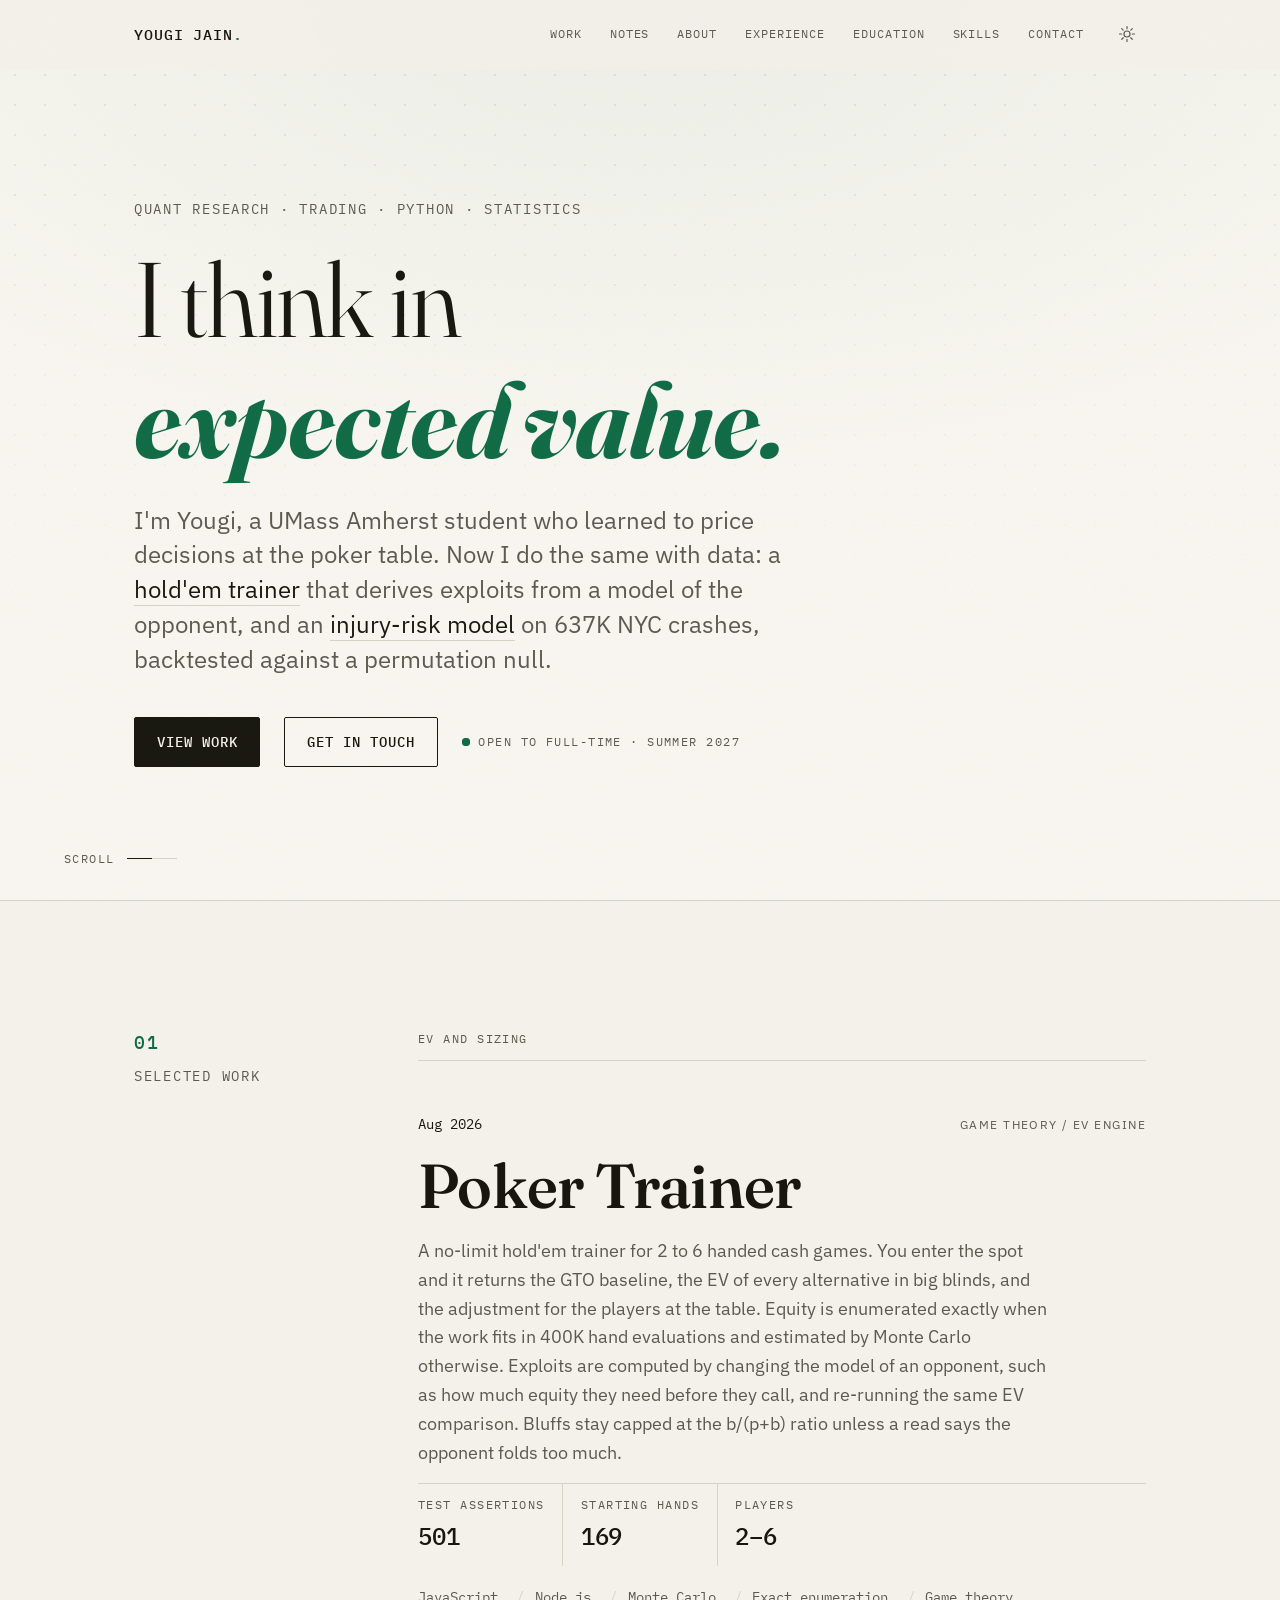
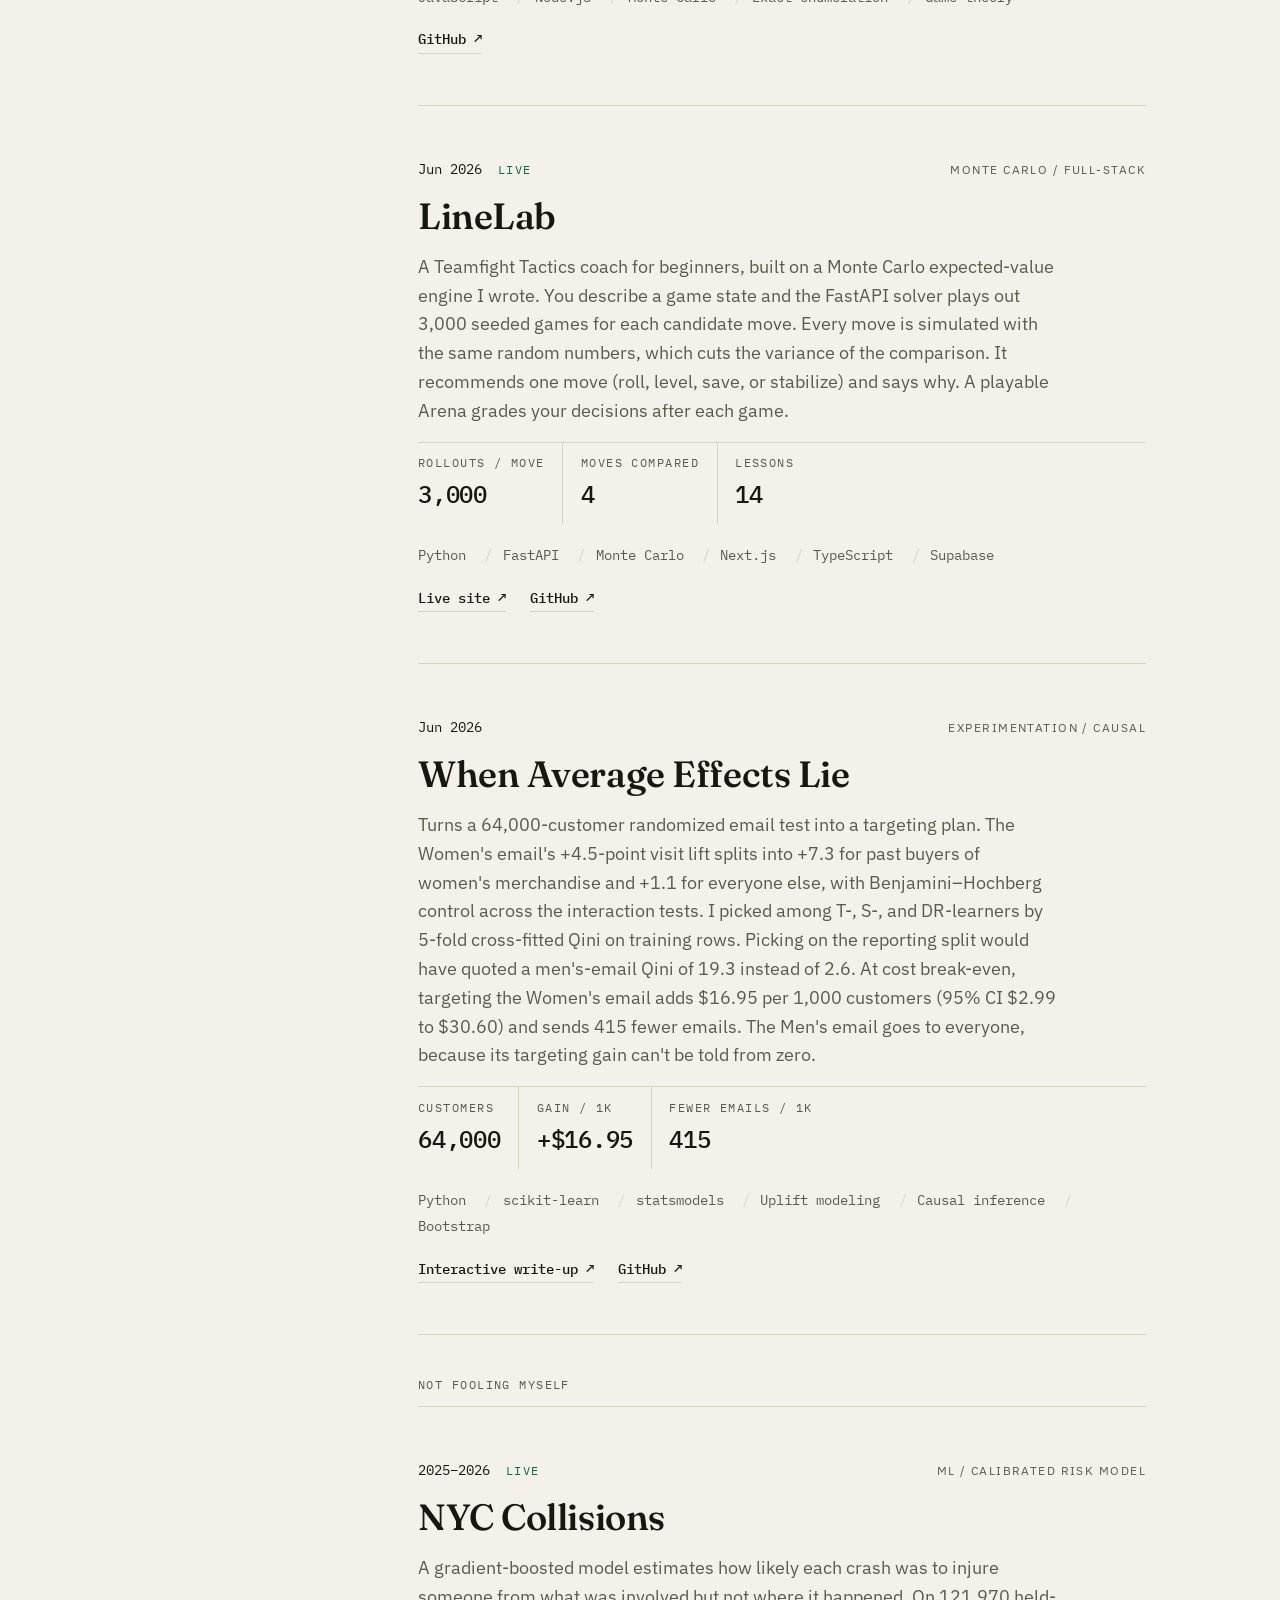
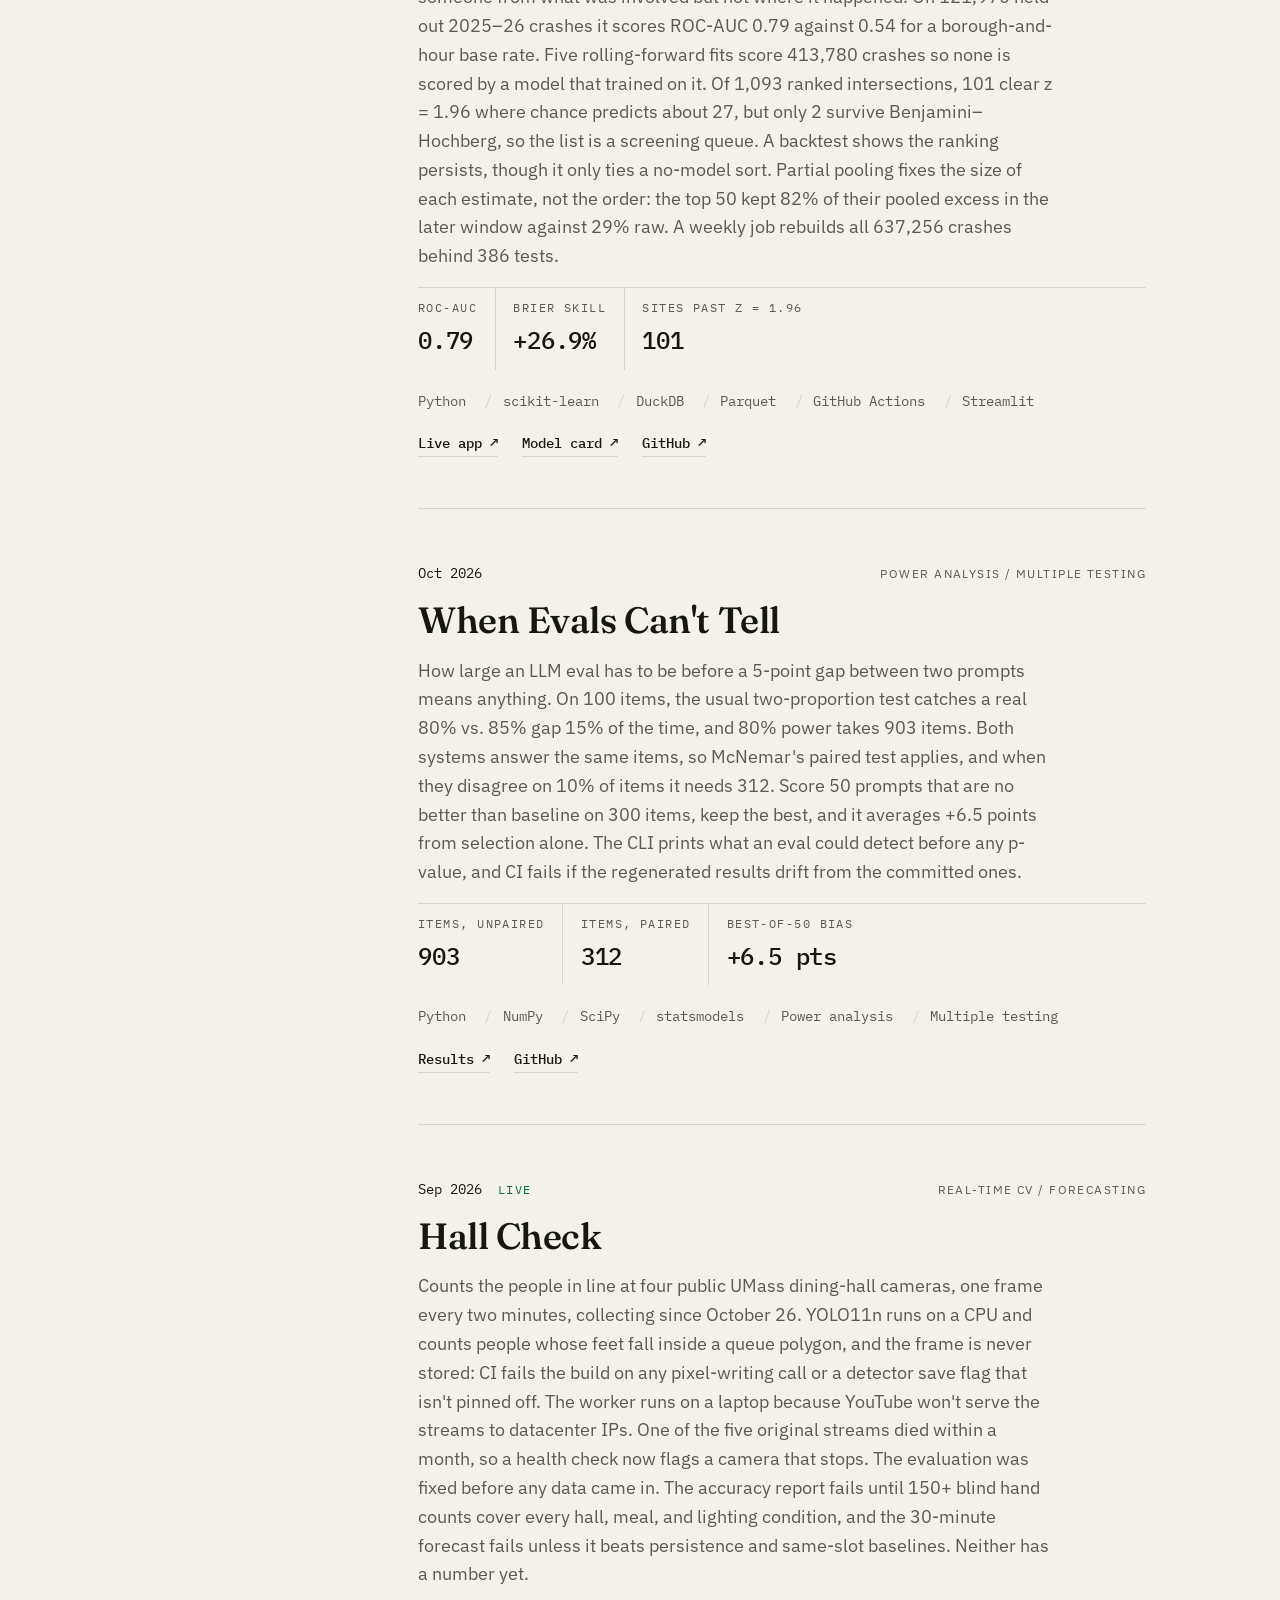
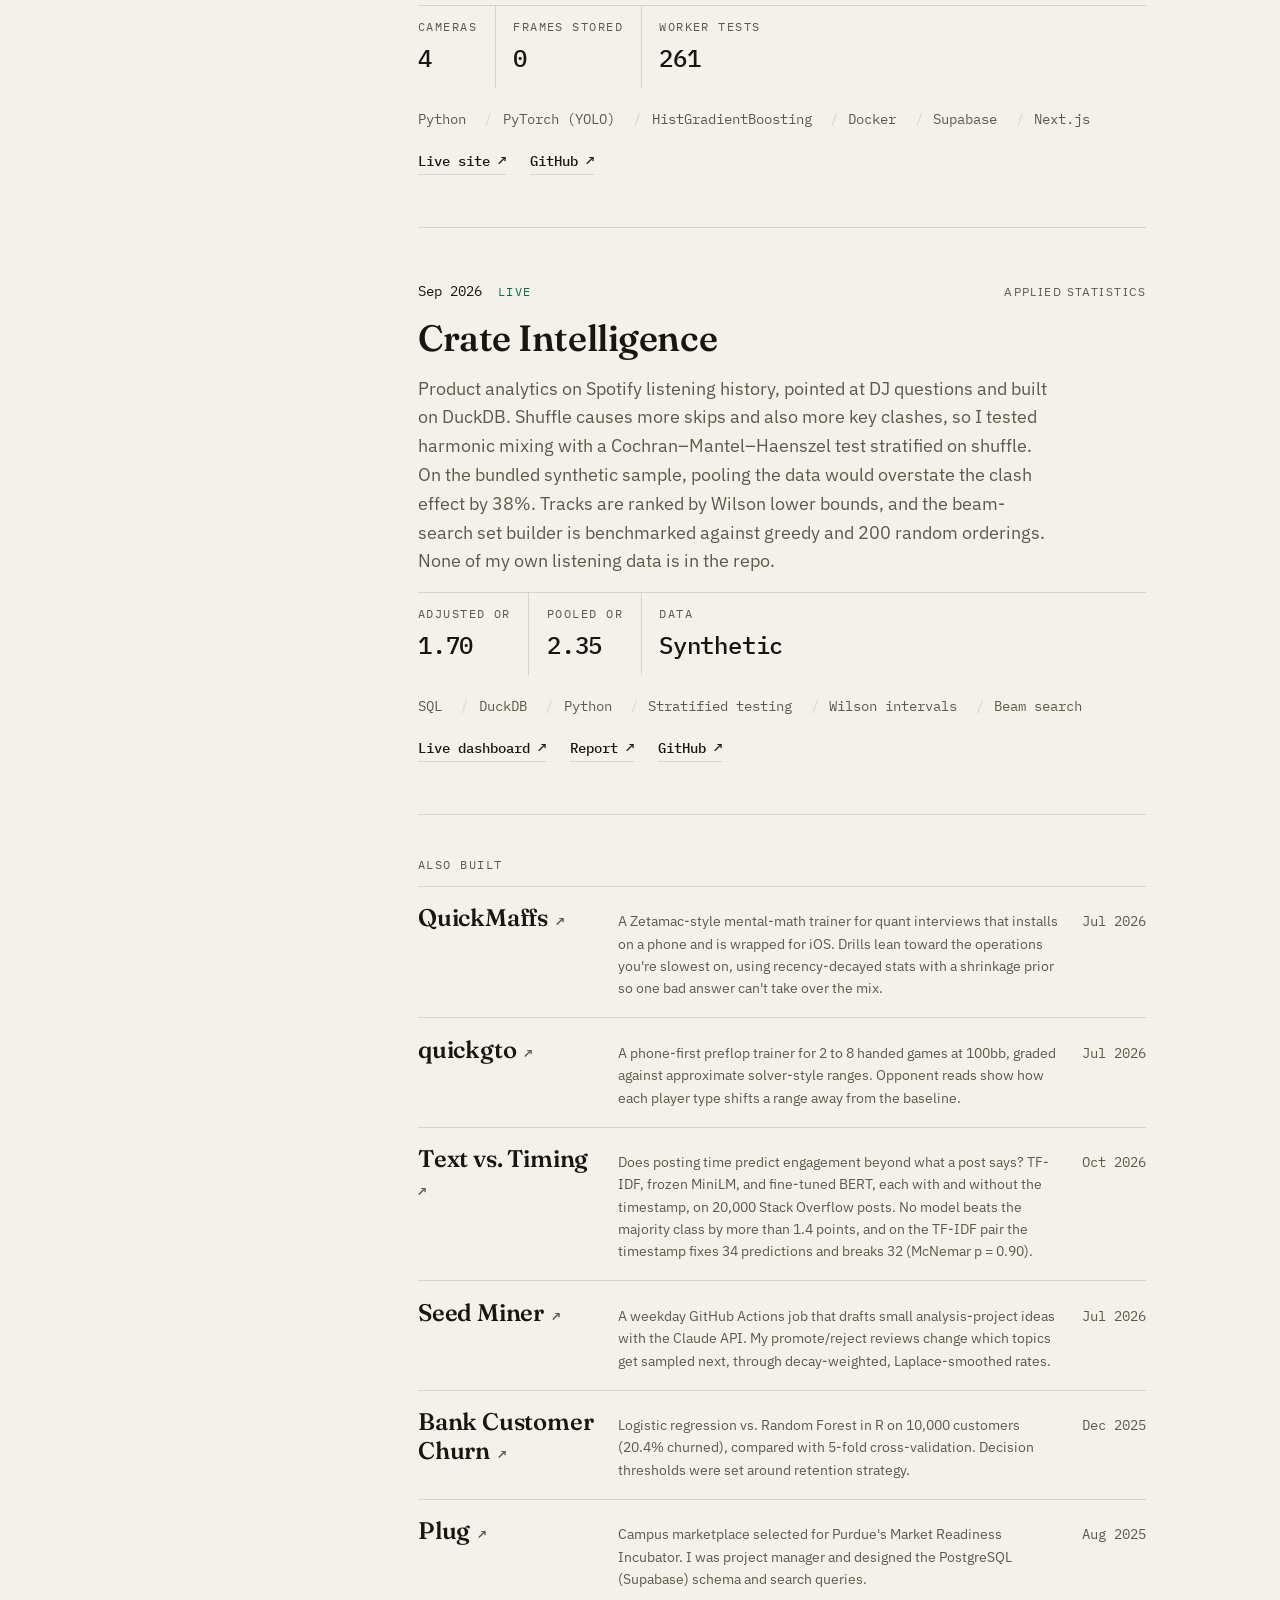
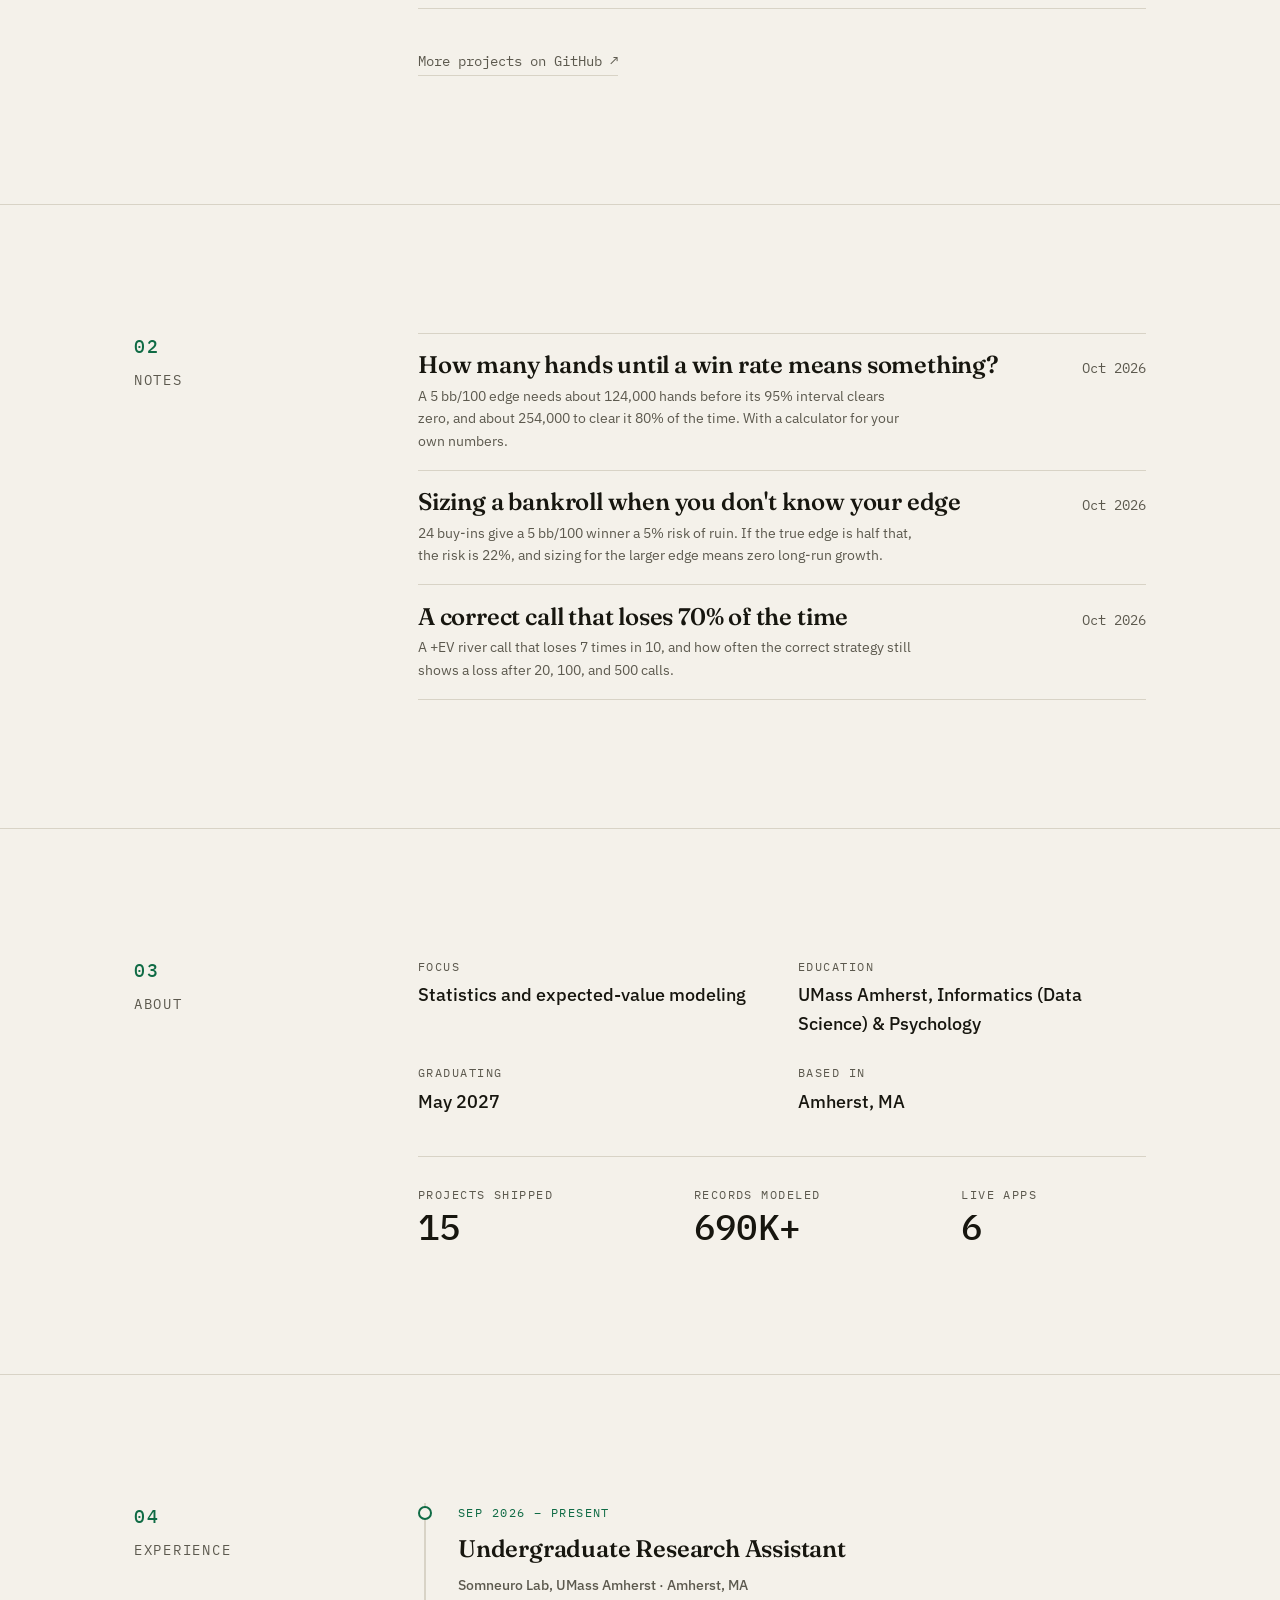
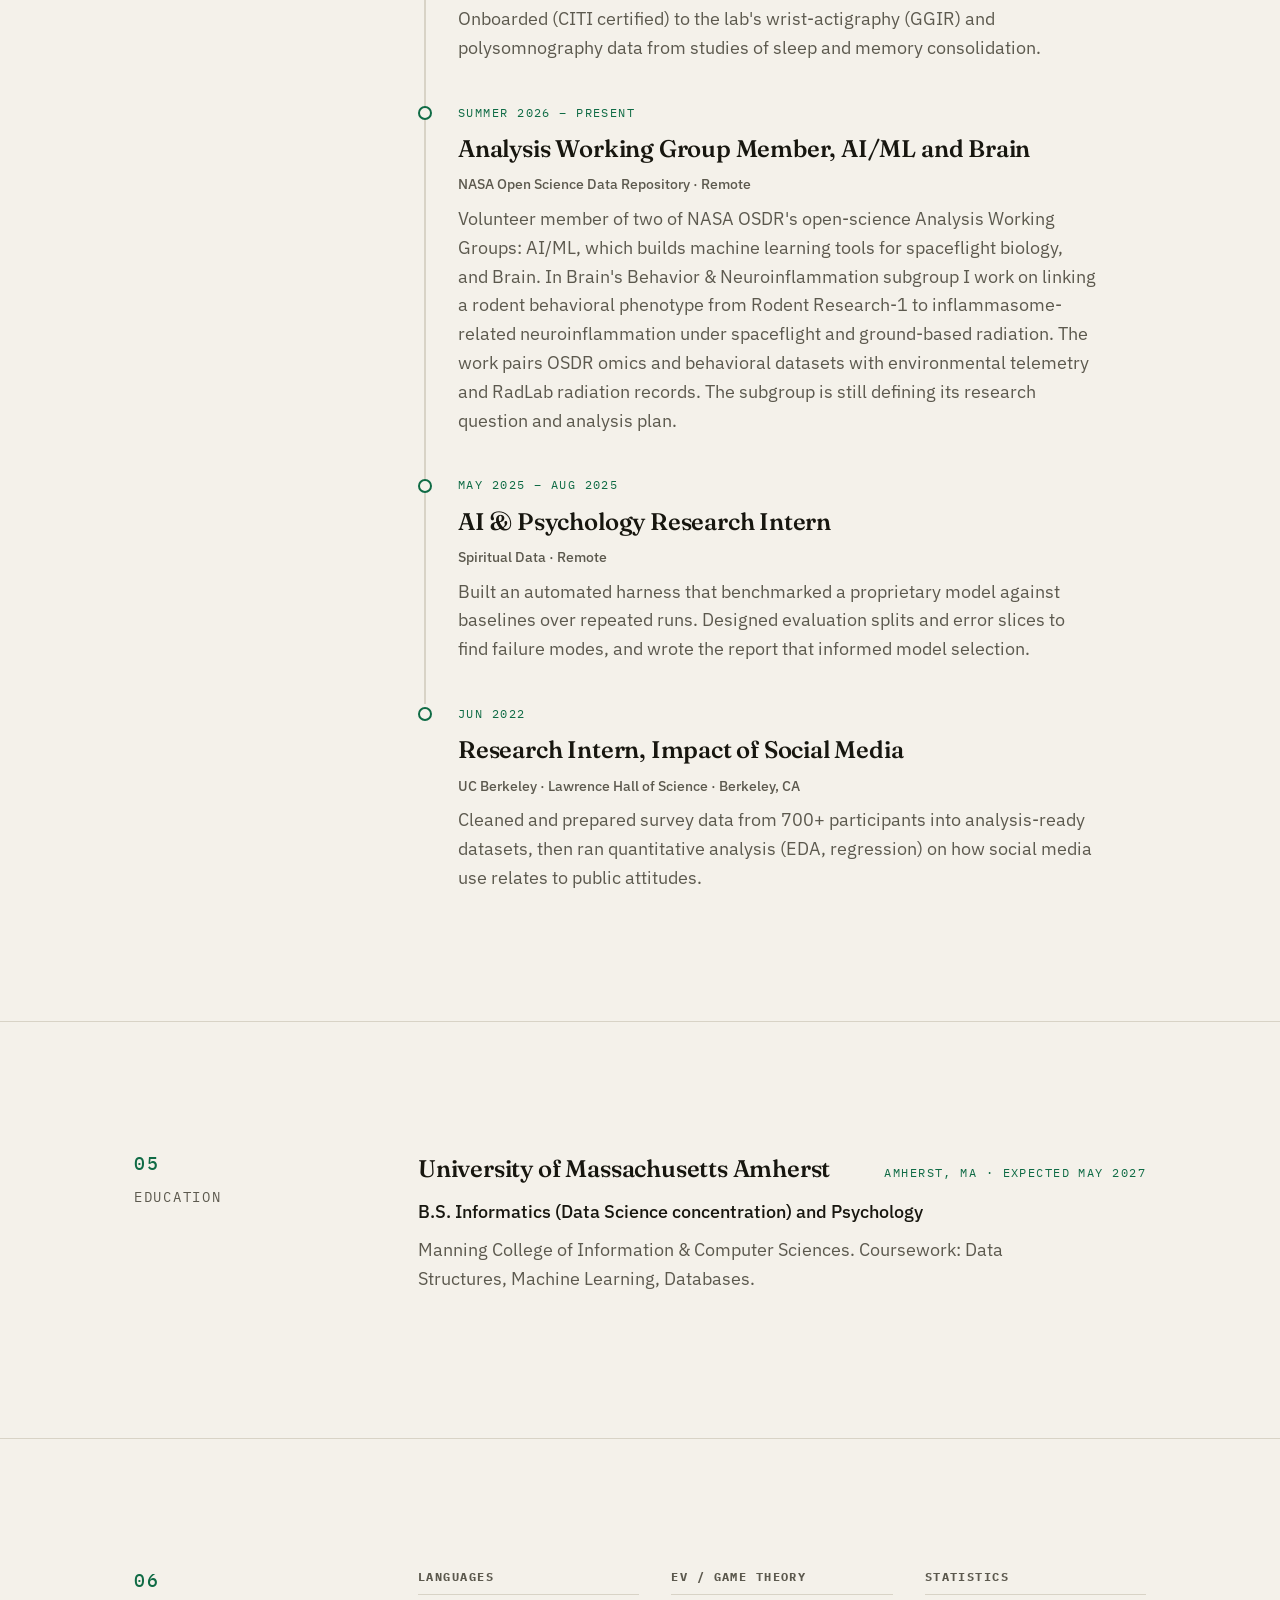
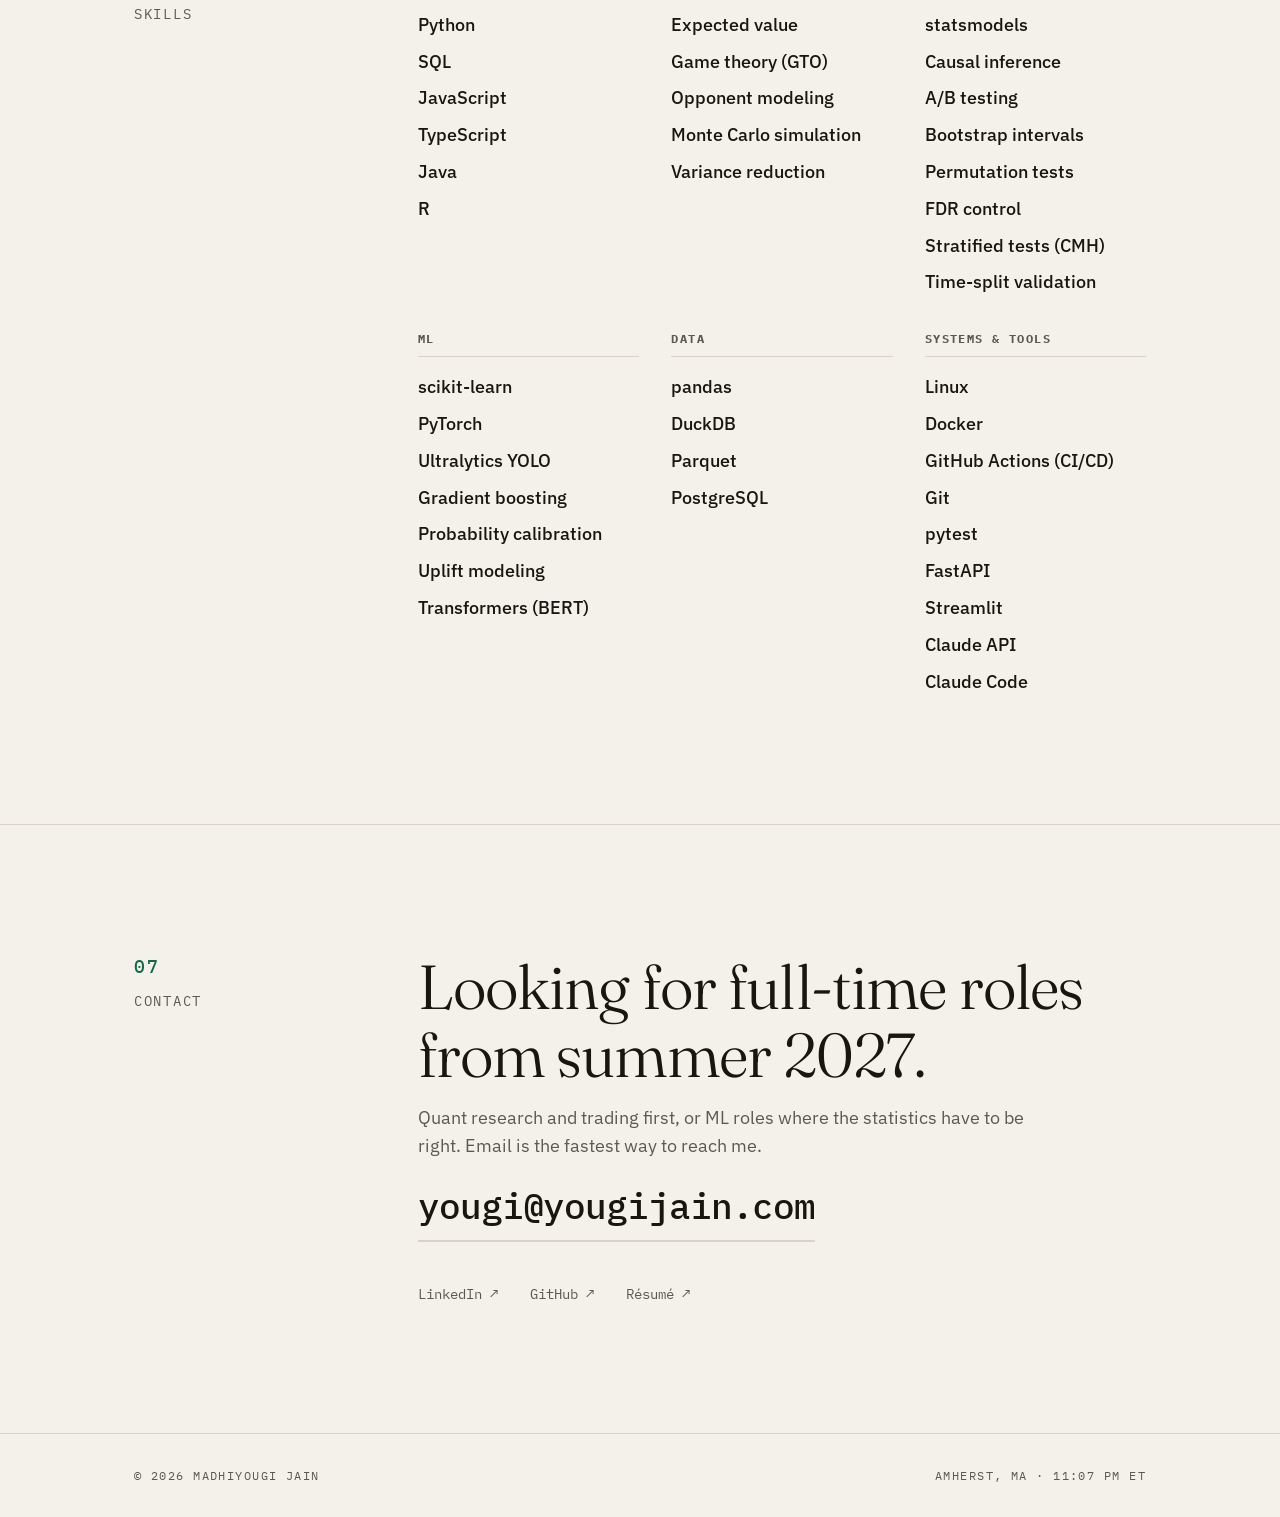
==== commit f367bdc8: "recount the about stats after the project refresh Shipped goes 12 -> 15: When Evals Can't Tell is ne" ====
--- a/index.html
+++ b/index.html
@@ -519,18 +519,18 @@
           <!-- At-a-glance footprint. Keep this the ONLY stat strip on the page.
                Counts are derived from the public GitHub portfolio + resume:
                shipped = Poker Trainer, quickgto, QuickMaffs, NYC Collisions,
-               When Average Effects Lie, Crate Intelligence, LineLab, Seed Miner,
+               When Average Effects Lie, When Evals Can't Tell, Hall Check,
+               Crate Intelligence, LineLab, Text vs. Timing, Seed Miner,
                Bank Churn, Plug, UMap, Retail Margin Intelligence (refactored-engine).
-               Hall Check is in progress, so it isn't counted yet.
                records = 637,256 (NYC, grows weekly) + 64,000 (Hillstrom)
-               + 10,000 (Churn); Crate Intelligence runs on a synthetic sample,
-               so it isn't counted.
-               live = quickgto, QuickMaffs, NYC Collisions, Crate Intelligence,
-               LineLab. -->
+               + 20,000 (Stack Overflow) + 10,000 (Churn); Crate Intelligence and
+               When Evals Can't Tell run on synthetic data, so they aren't counted.
+               live = quickgto, QuickMaffs, NYC Collisions, Hall Check,
+               Crate Intelligence, LineLab. -->
           <dl class="stat-strip reveal">
-            <div><dt>Projects shipped</dt><dd>12</dd></div>
+            <div><dt>Projects shipped</dt><dd>15</dd></div>
             <div><dt>Records modeled</dt><dd>700K+</dd></div>
-            <div><dt>Live apps</dt><dd>5</dd></div>
+            <div><dt>Live apps</dt><dd>6</dd></div>
           </dl>
         </div>
       </div>
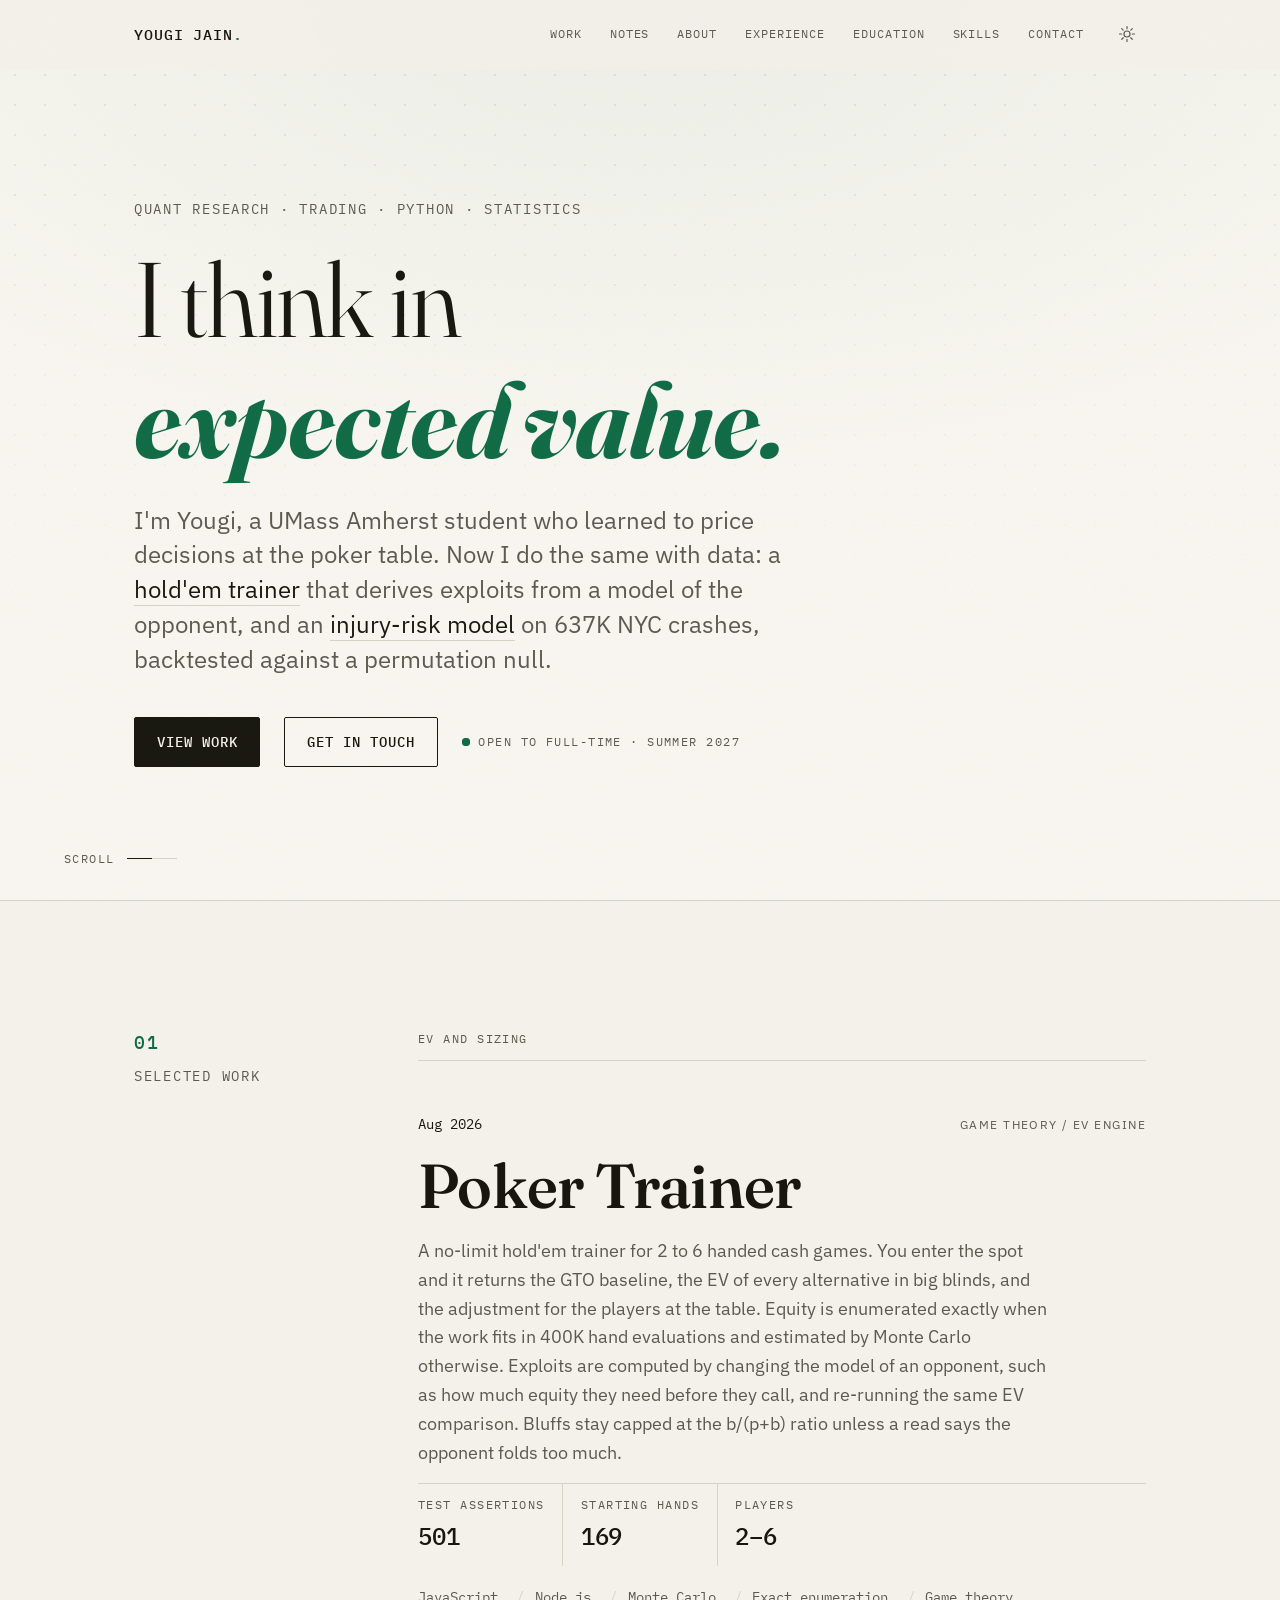
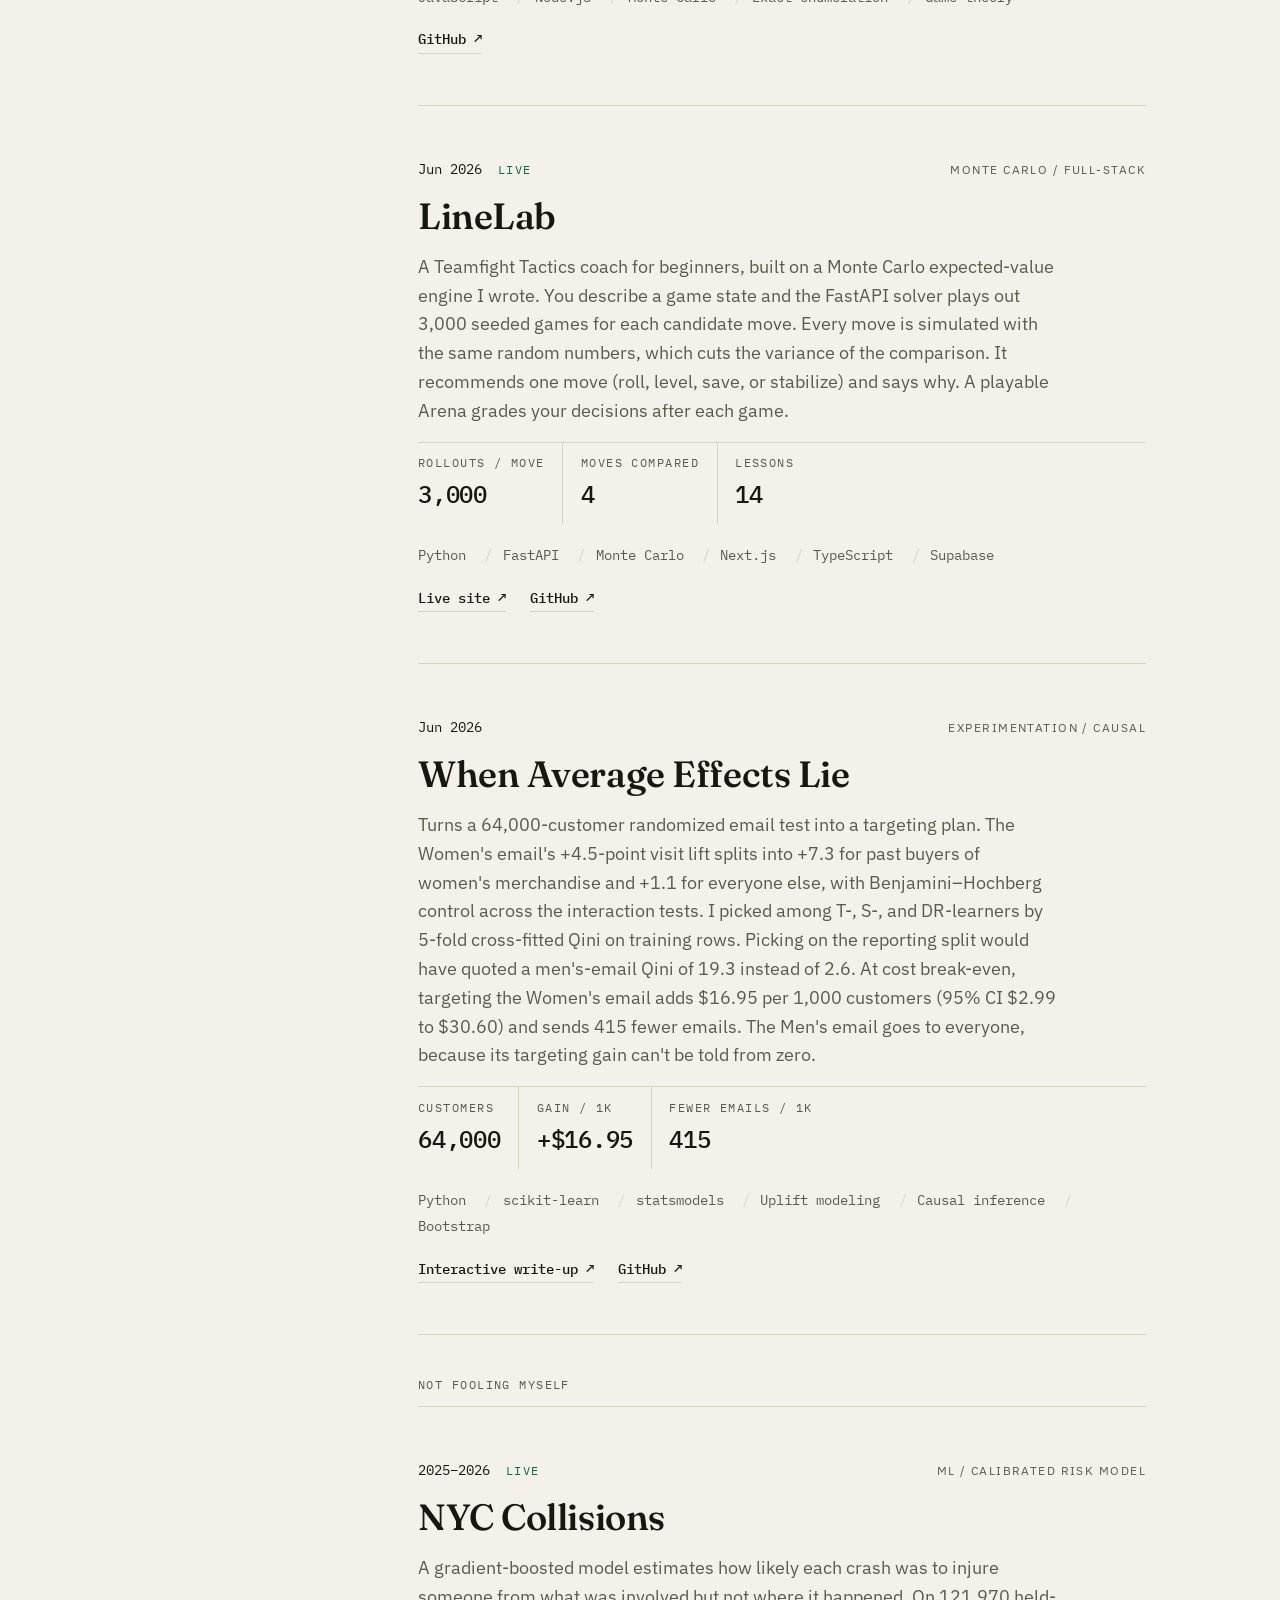
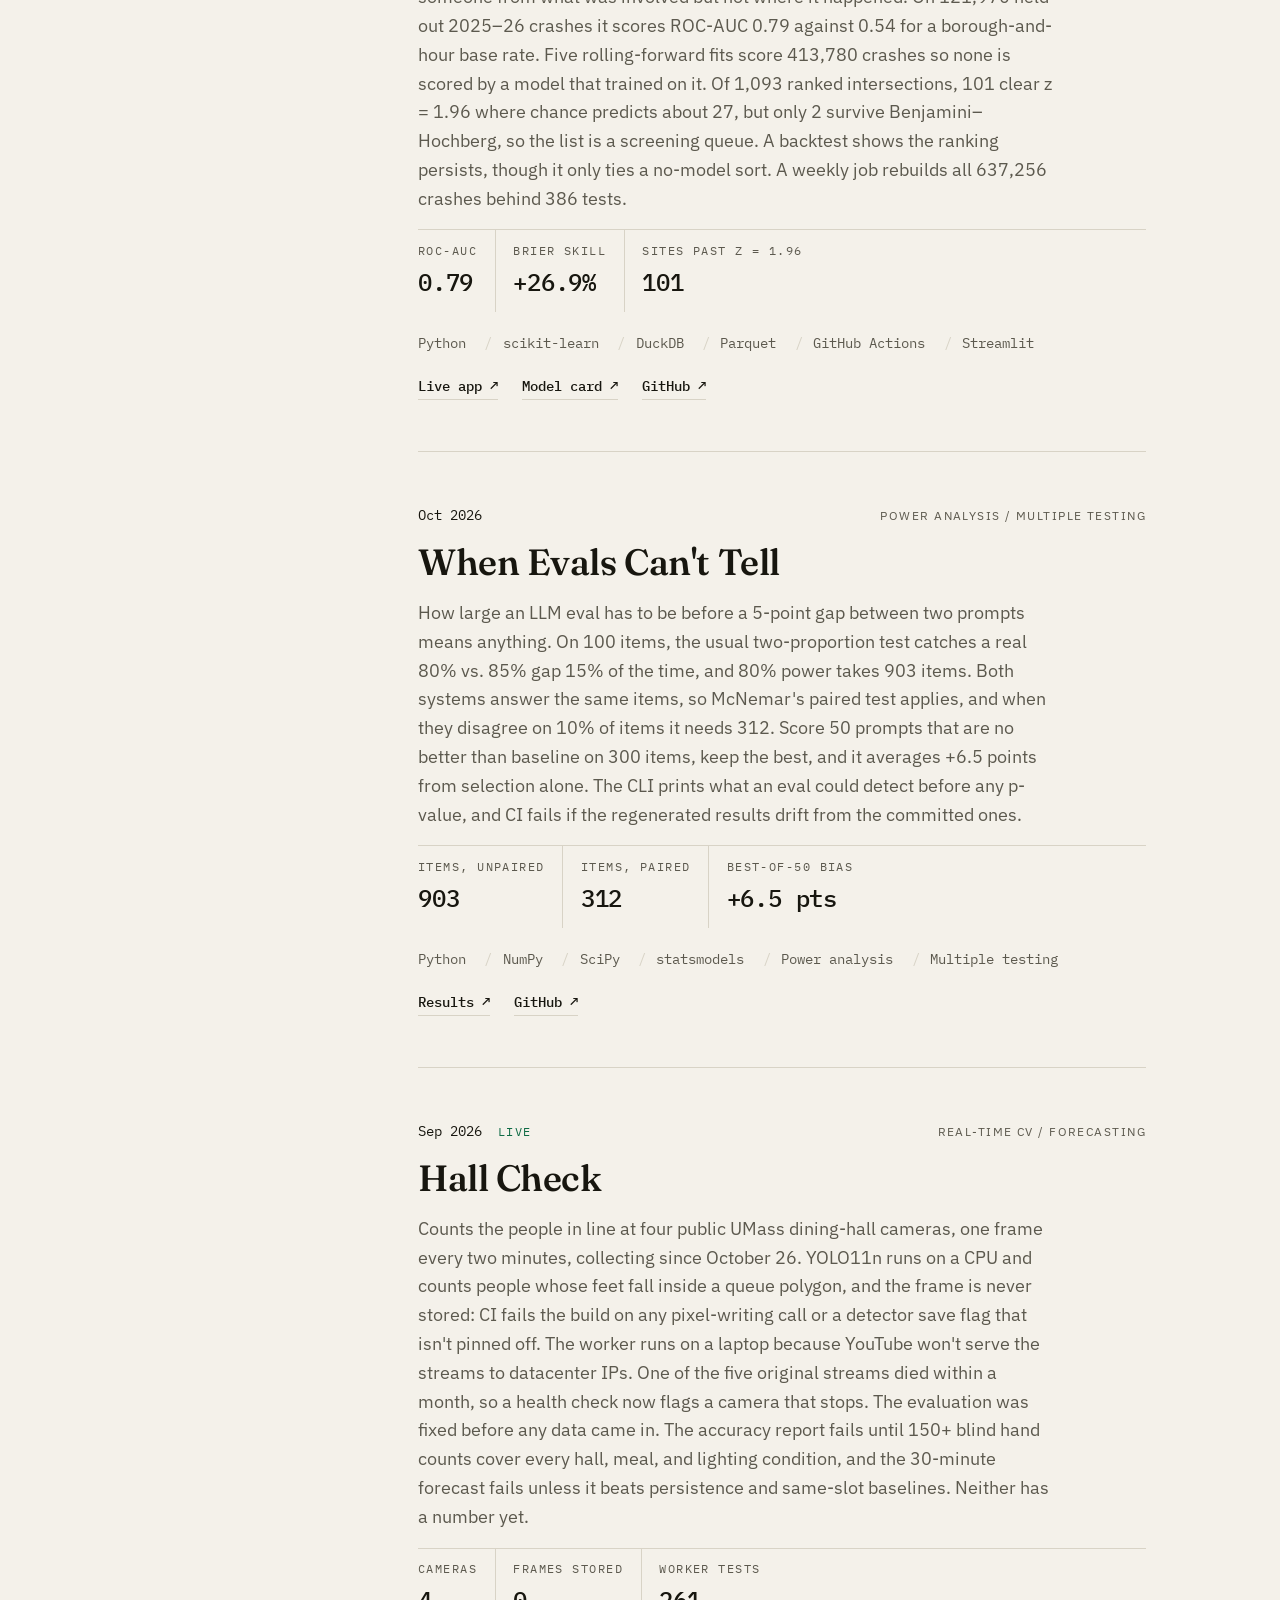
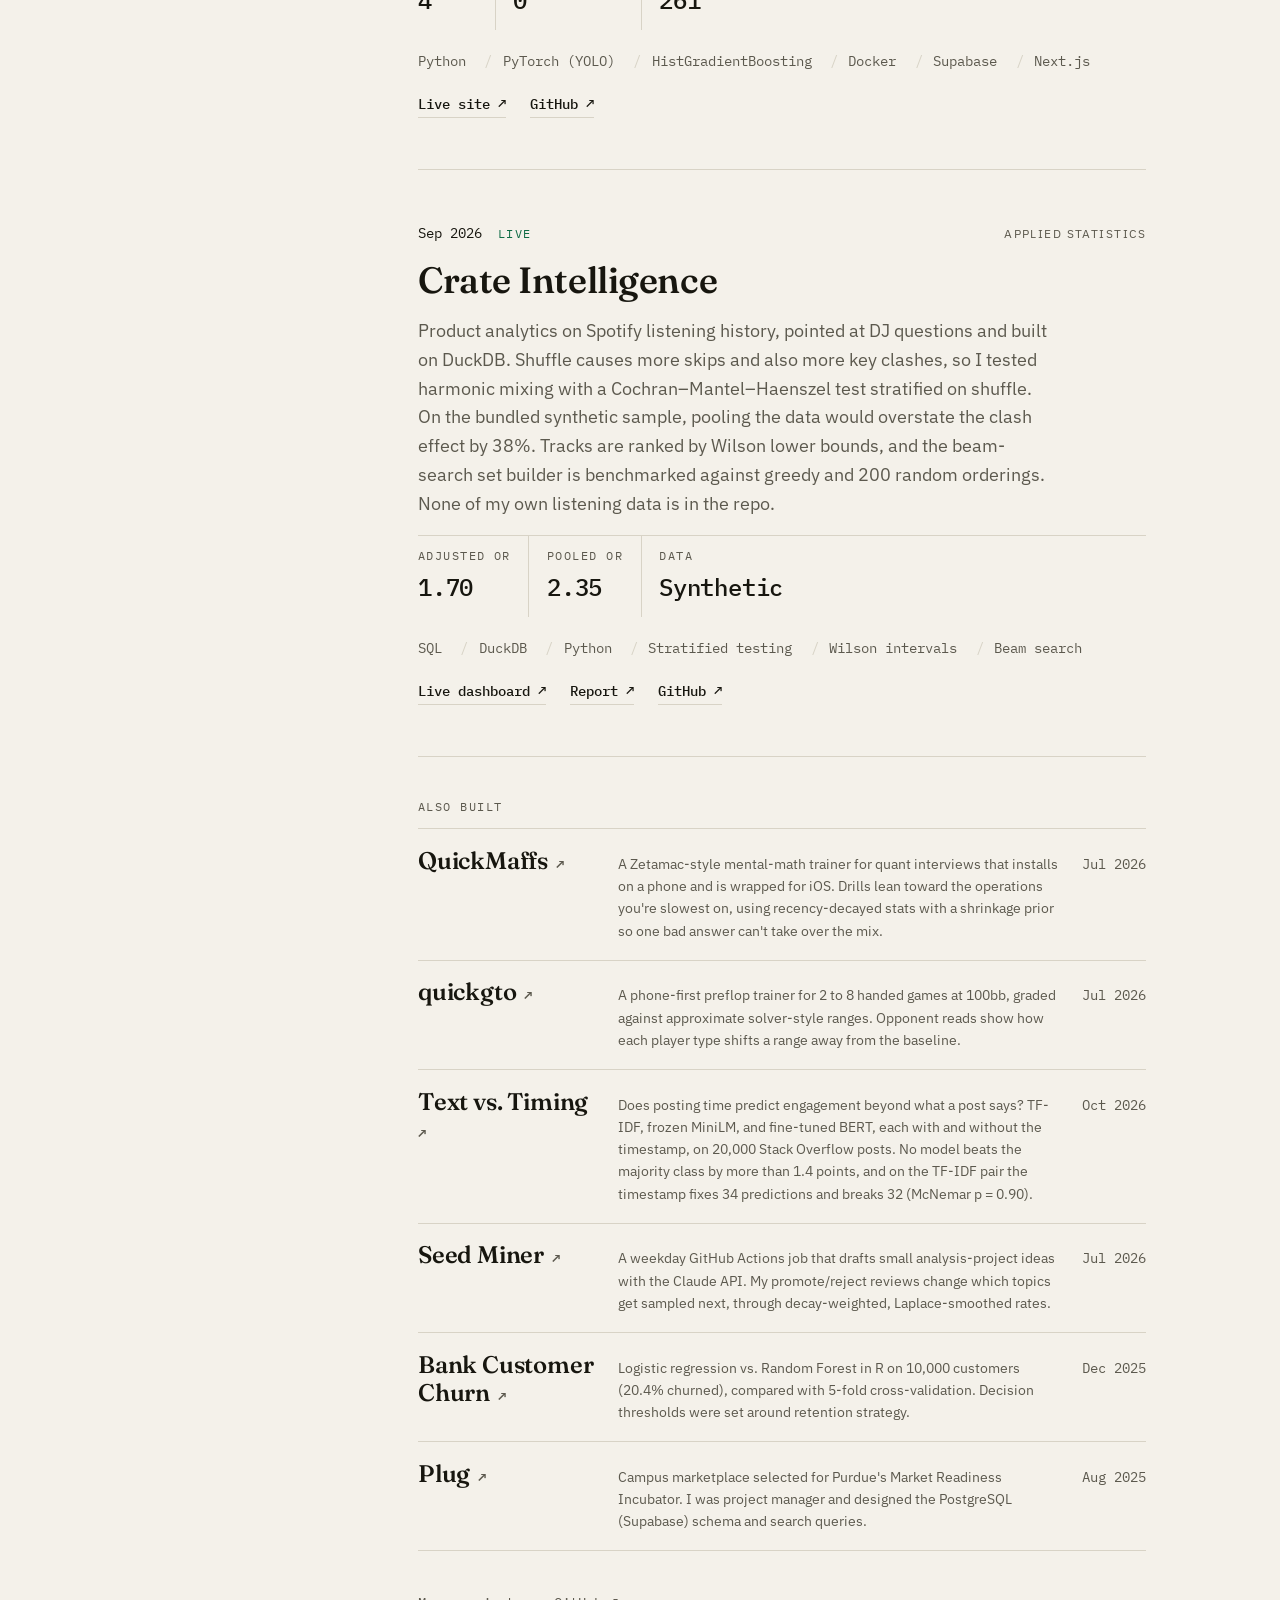
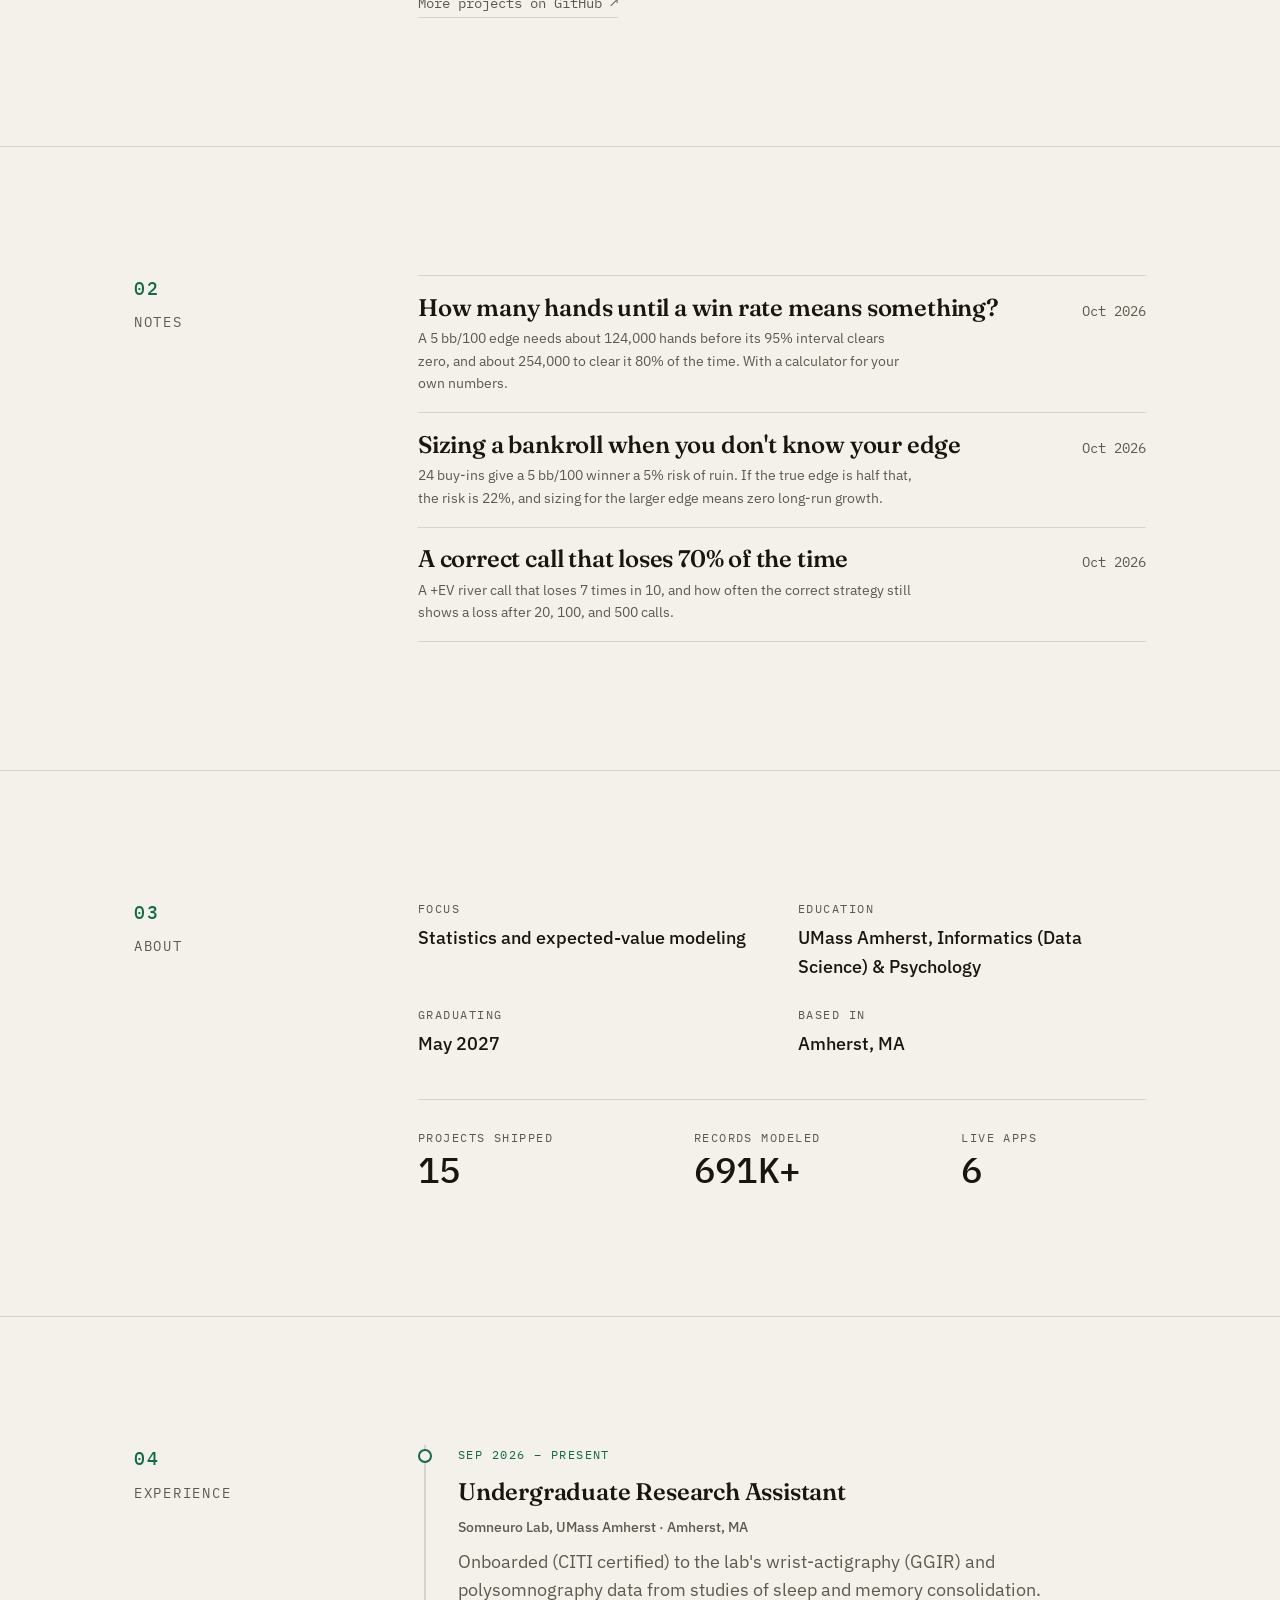
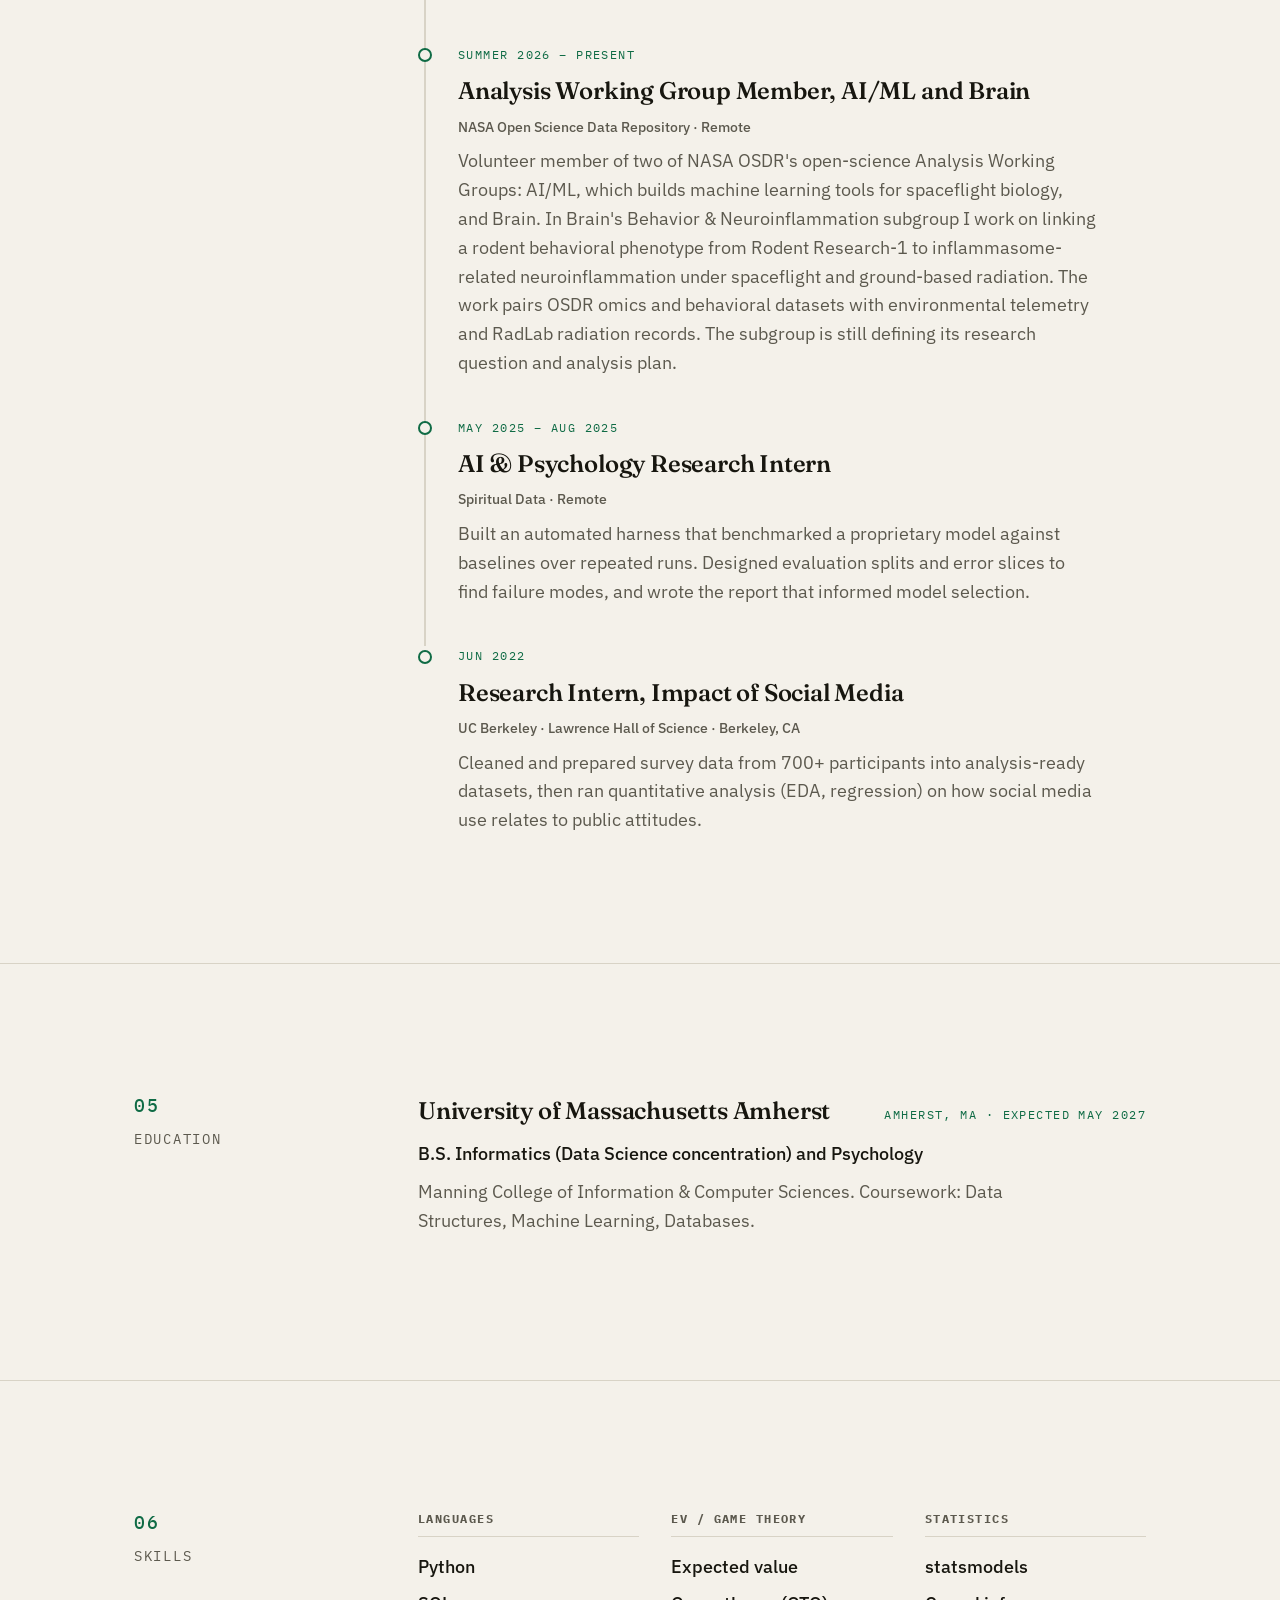
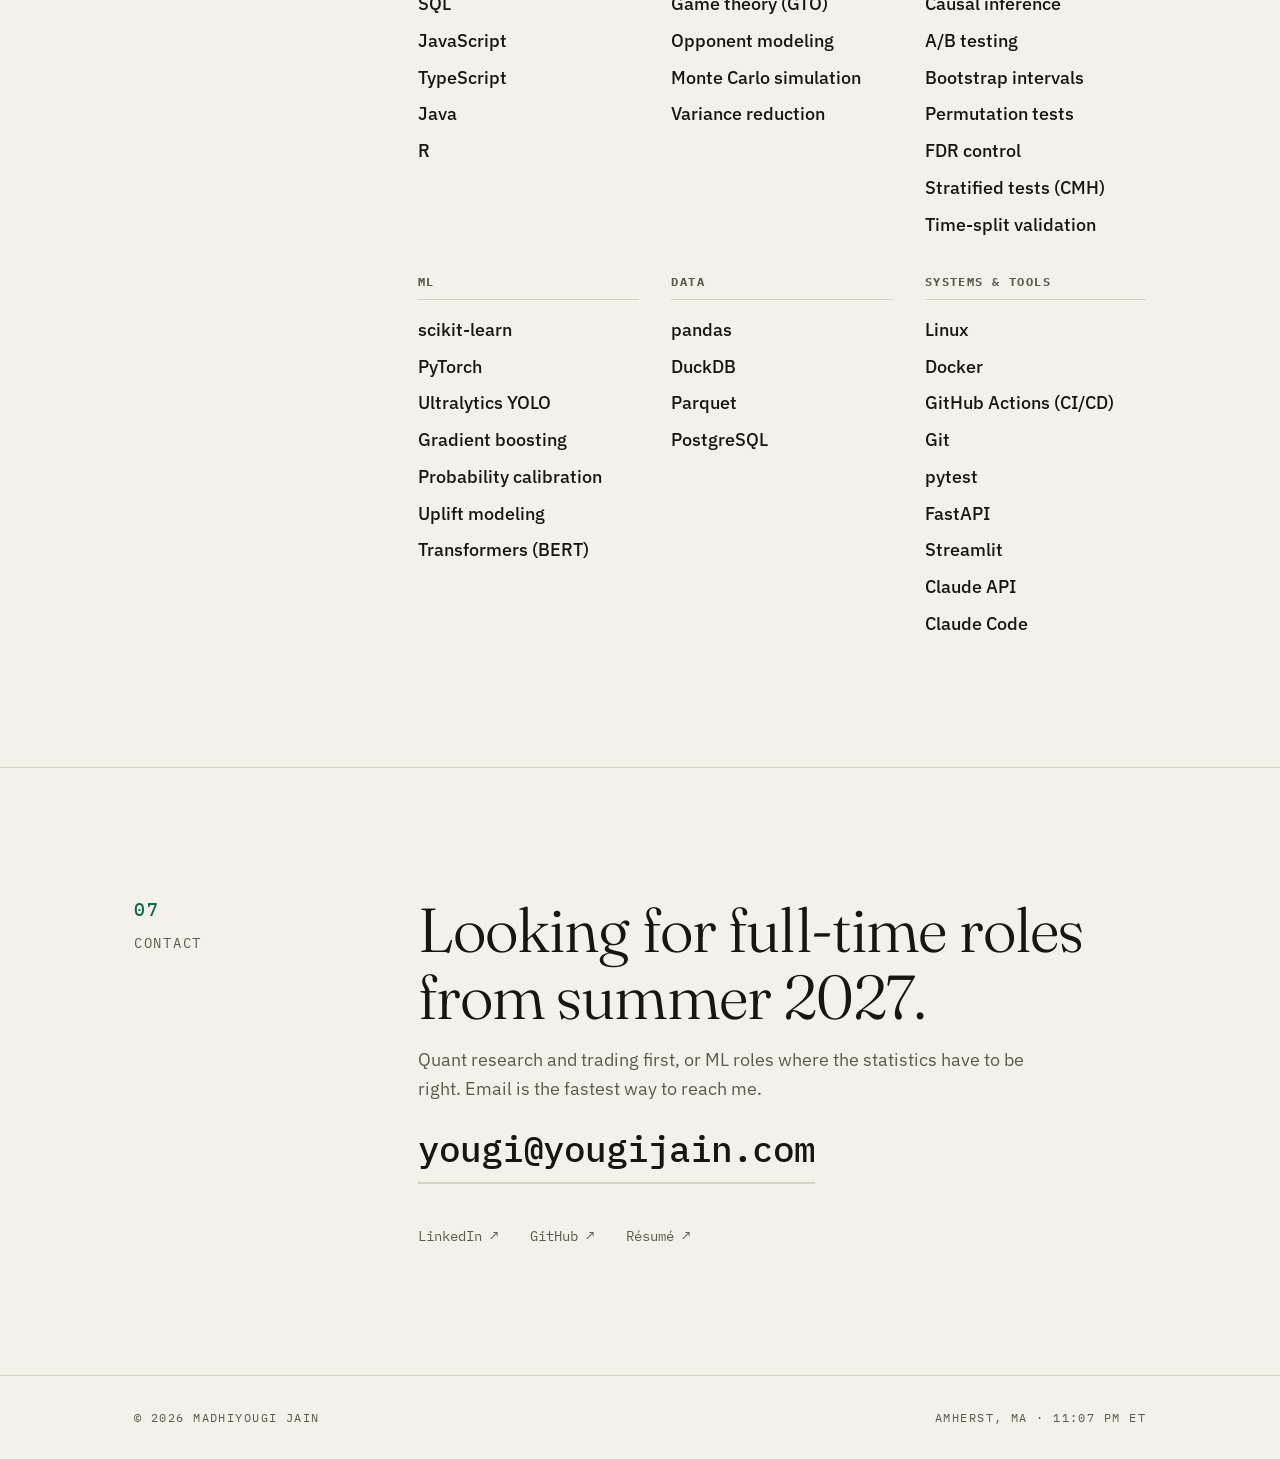
==== commit bdbb6c21: "drop the pooling sentence from nyc collisions The card had become the longest on the page. The BH li" ====
--- a/index.html
+++ b/index.html
@@ -275,9 +275,7 @@
                     trained on it. Of 1,093 ranked intersections, 101 clear z = 1.96 where chance
                     predicts about 27, but only 2 survive Benjamini–Hochberg, so the list is a
                     screening queue. A backtest shows the ranking persists, though it only ties a
-                    no-model sort. Partial pooling fixes the size of each estimate, not the order: the
-                    top 50 kept 82% of their pooled excess in the later window against 29% raw. A
-                    weekly job rebuilds all 637,256 crashes behind 386 tests.
+                    no-model sort. A weekly job rebuilds all 637,256 crashes behind 386 tests.
                   </p>
                   <dl class="stats">
                     <div class="stat"><dt>ROC-AUC</dt><dd>0.79</dd></div>
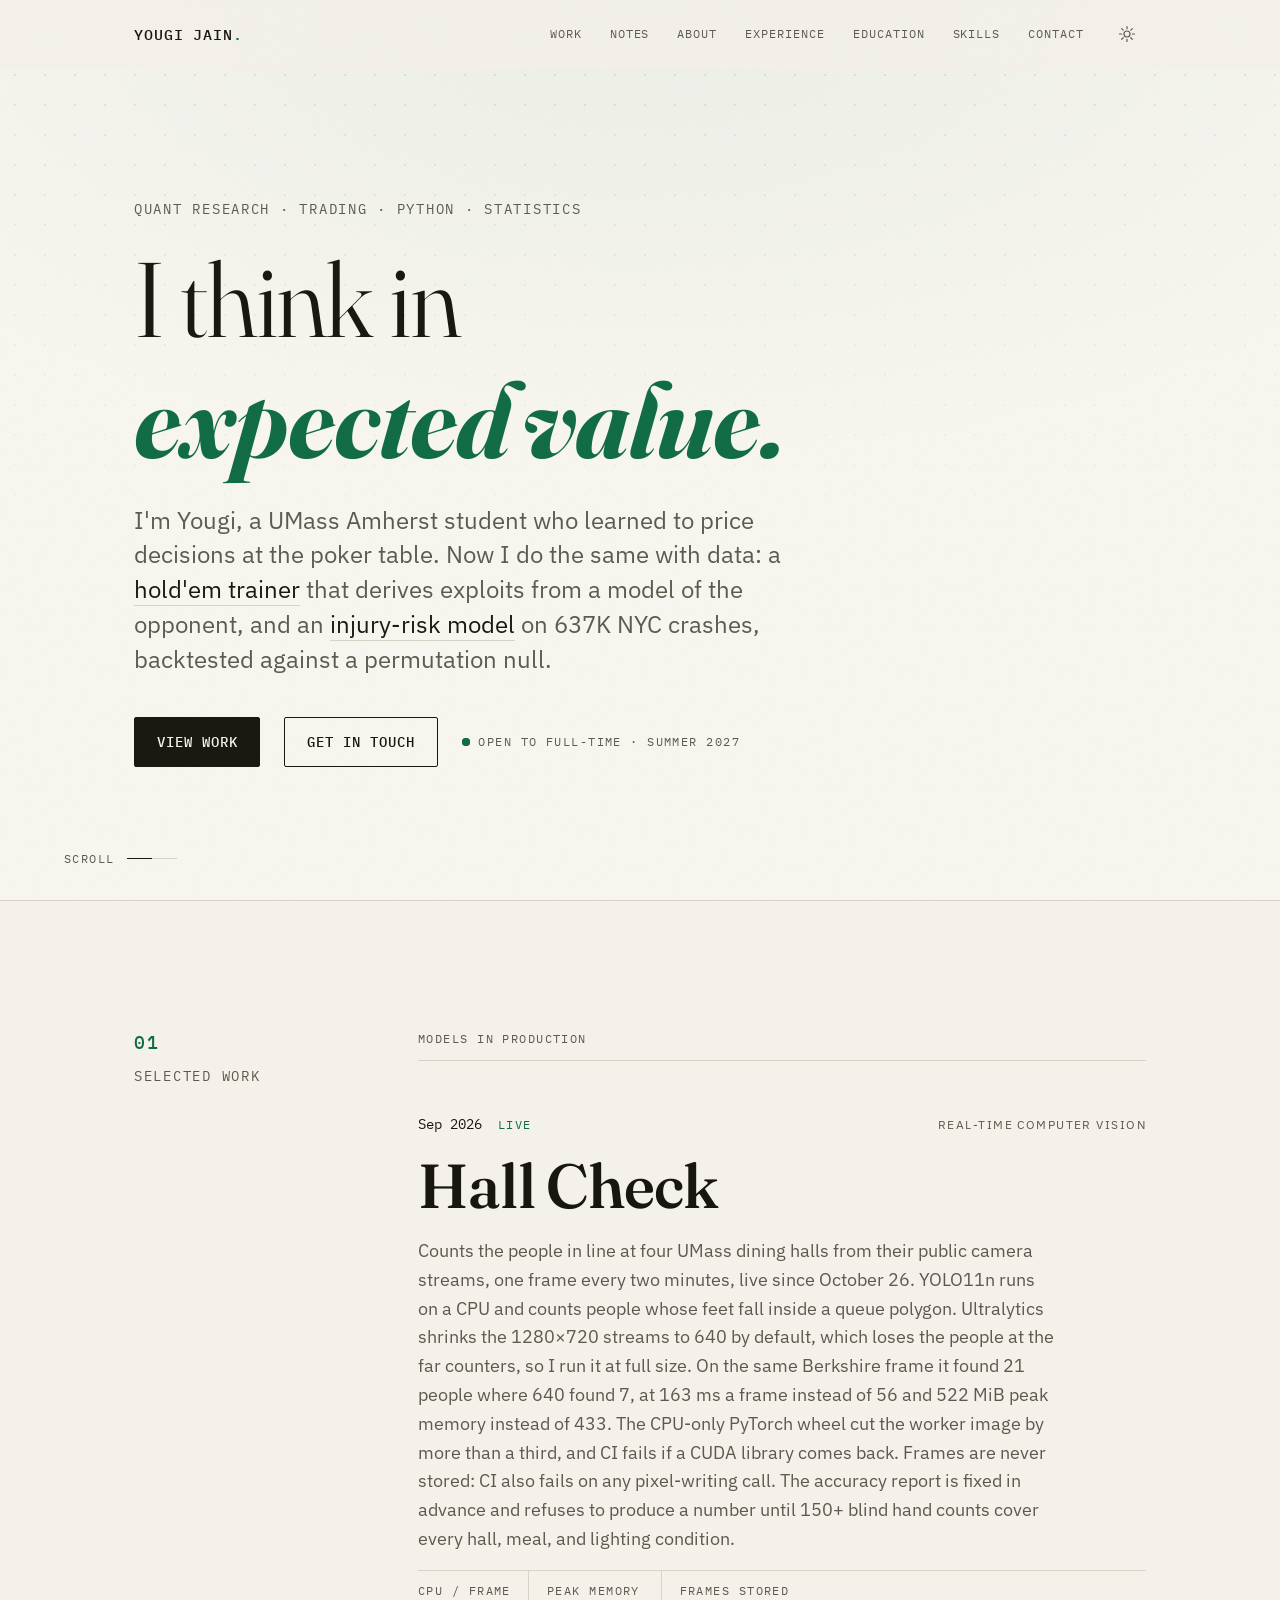
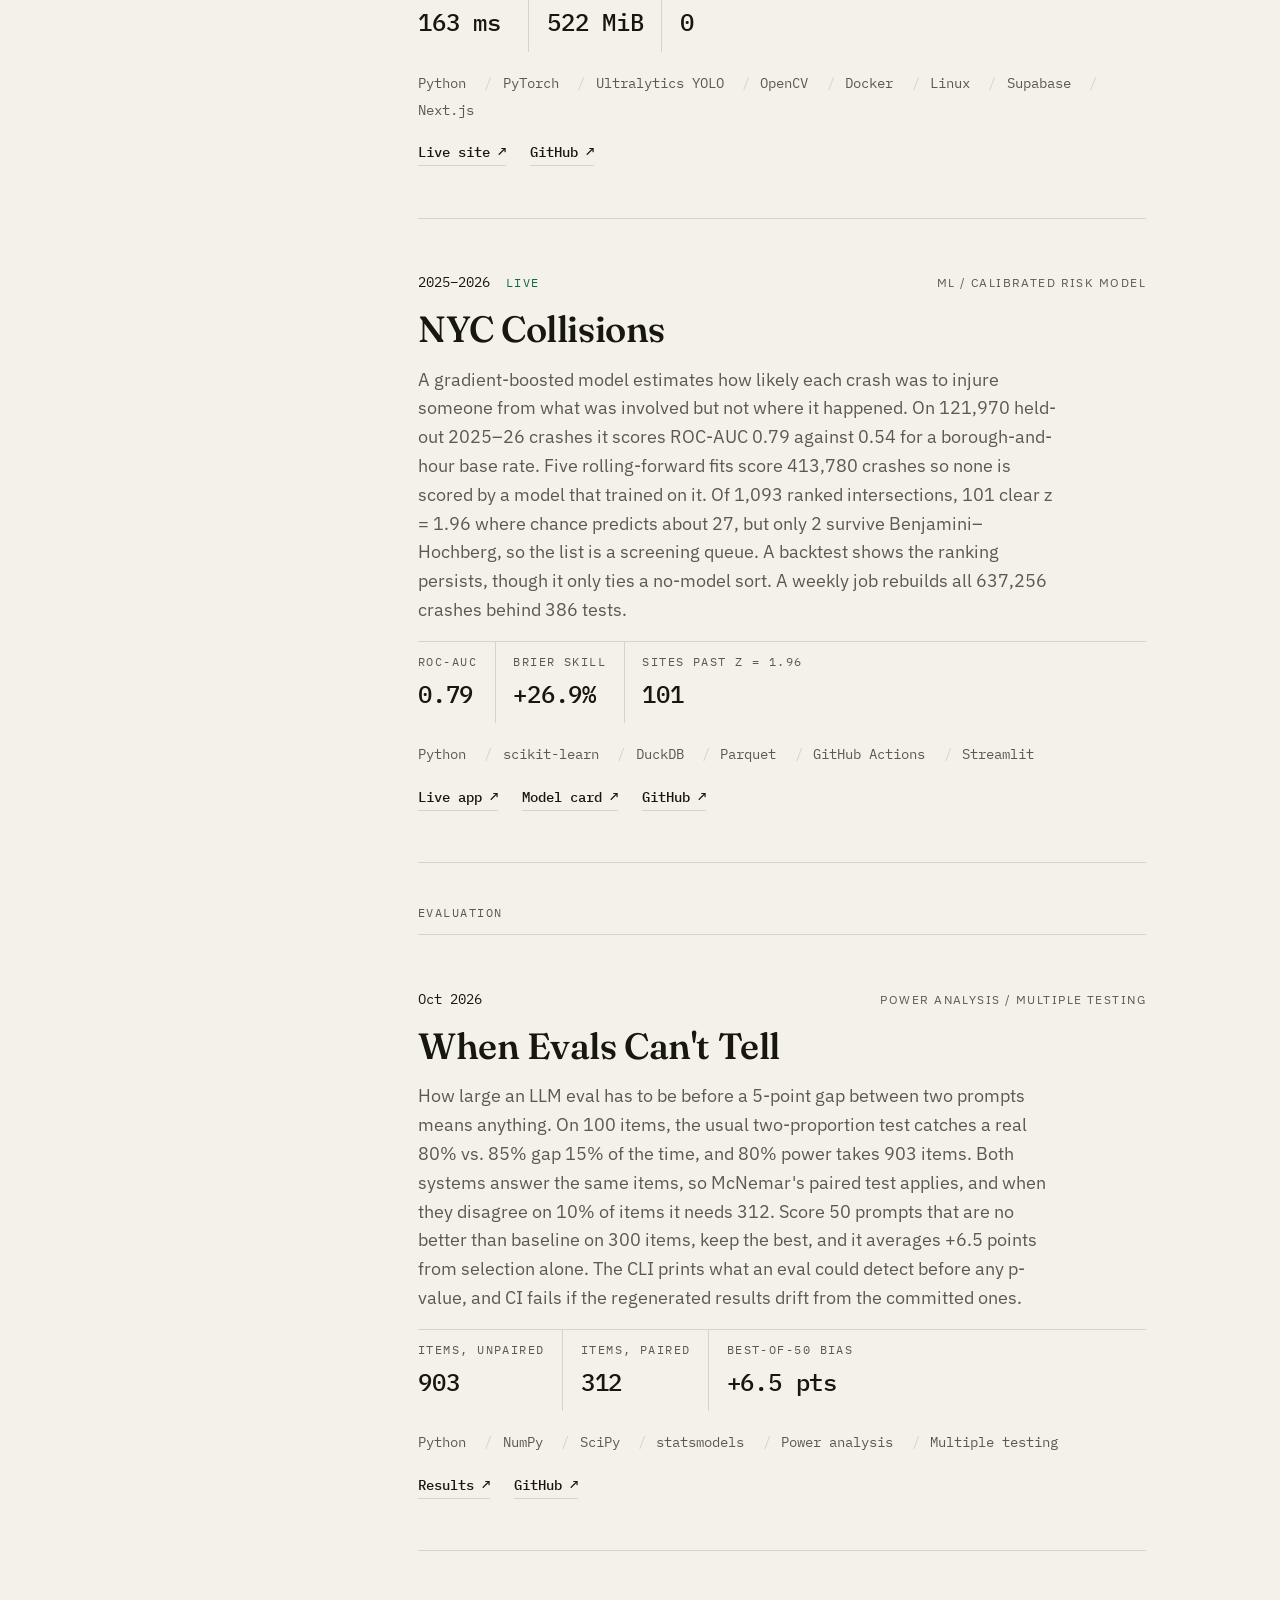
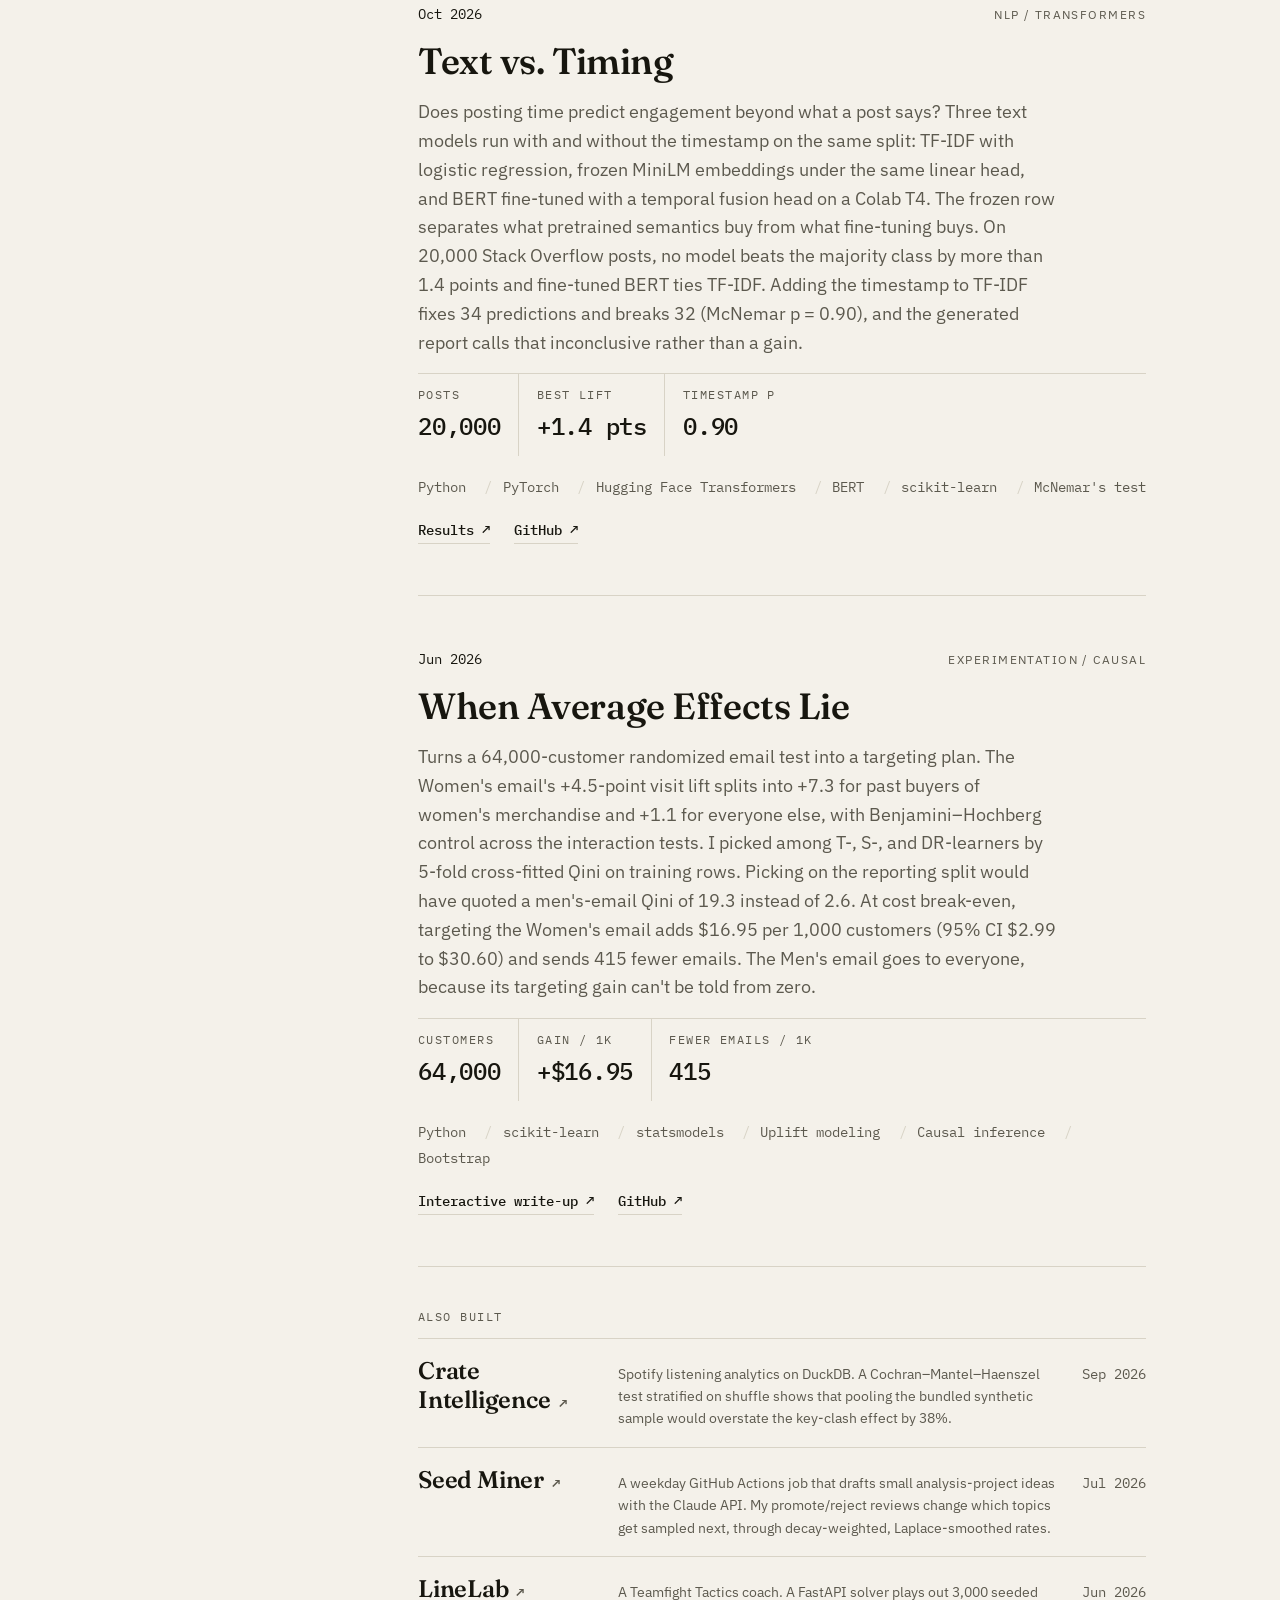
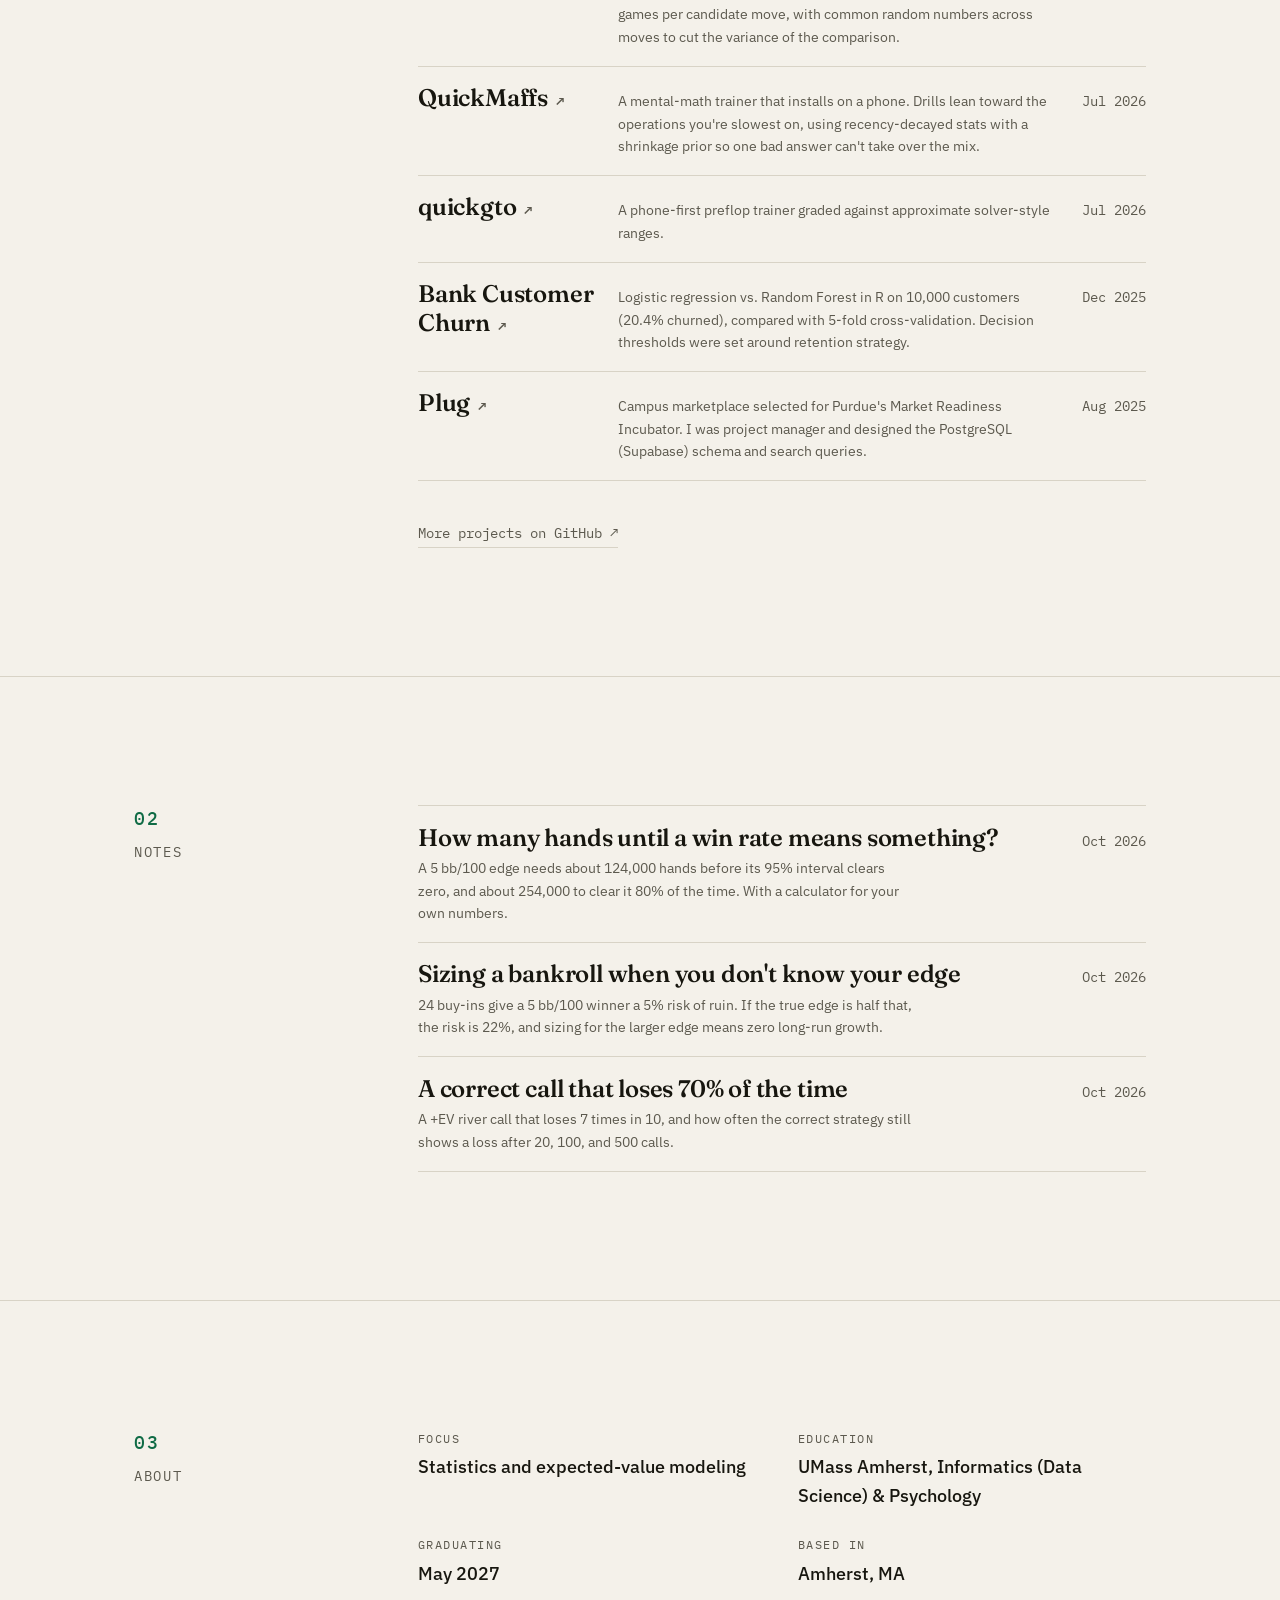
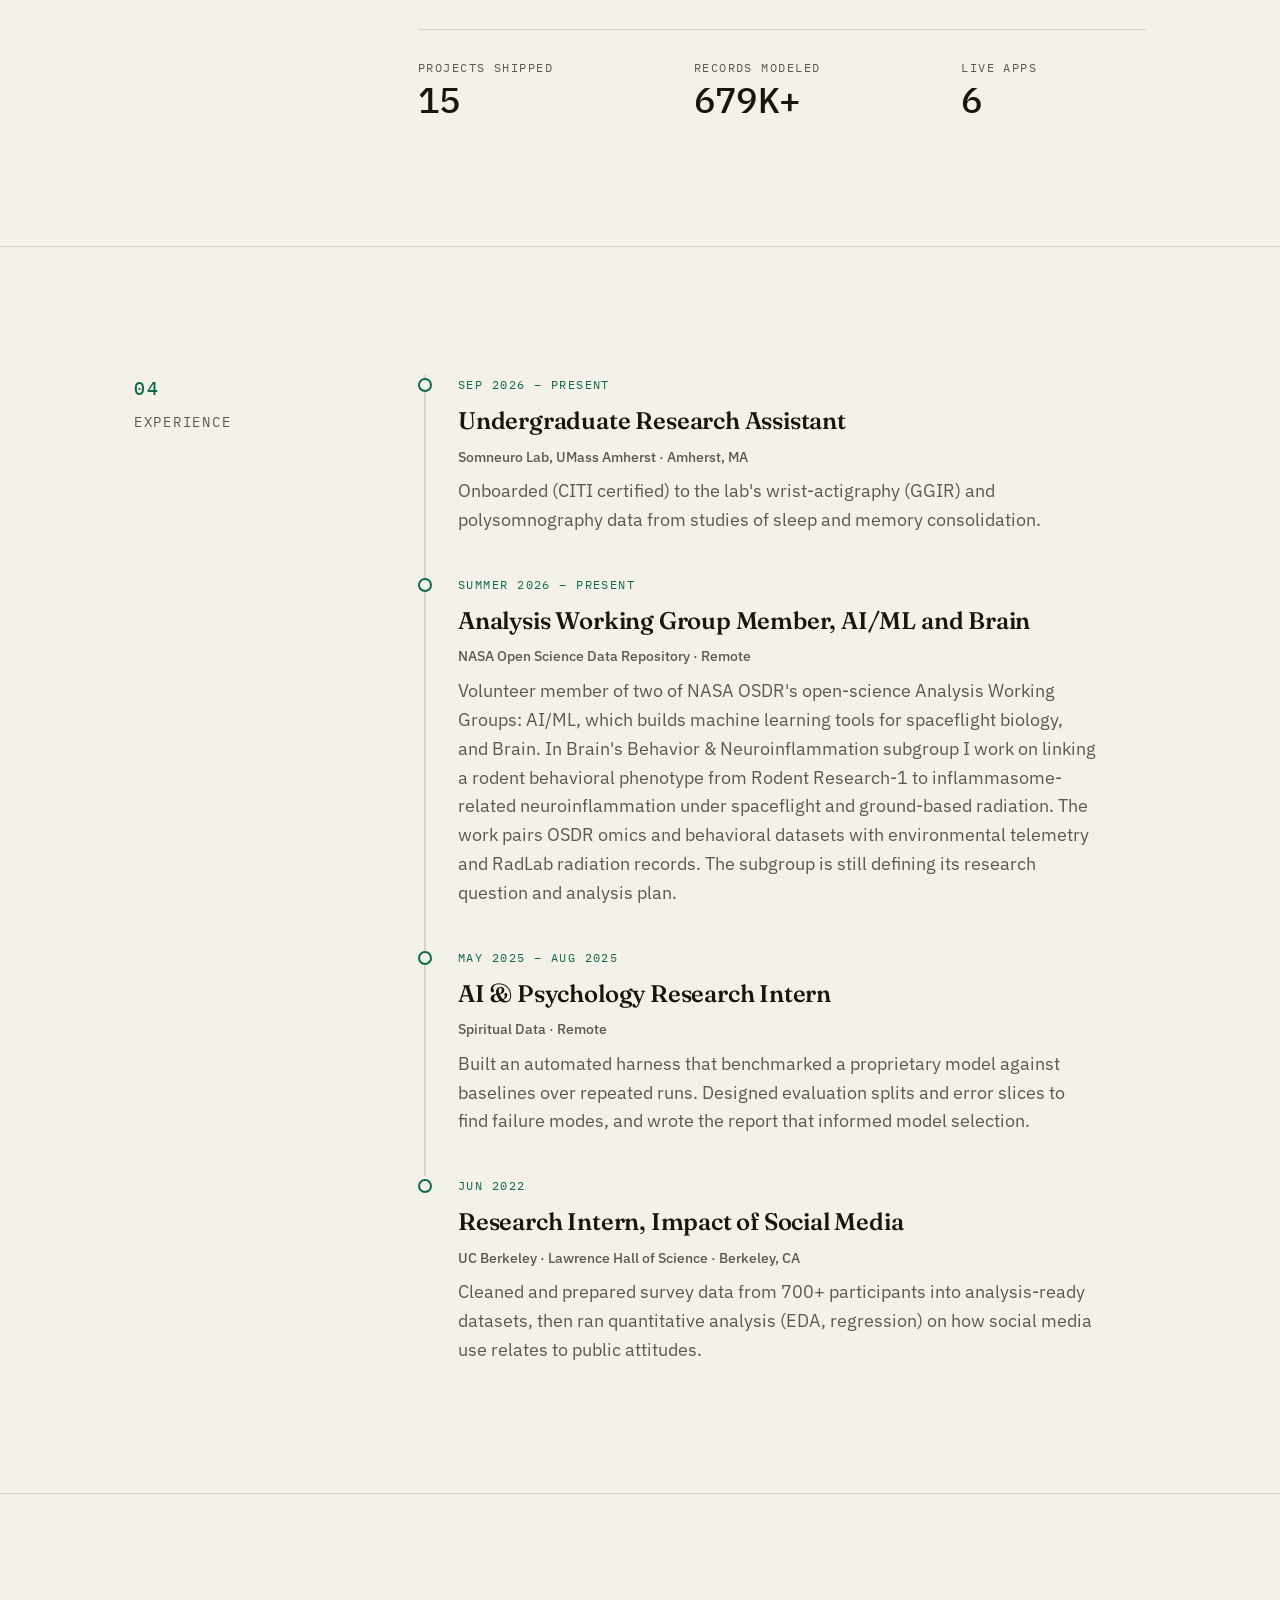
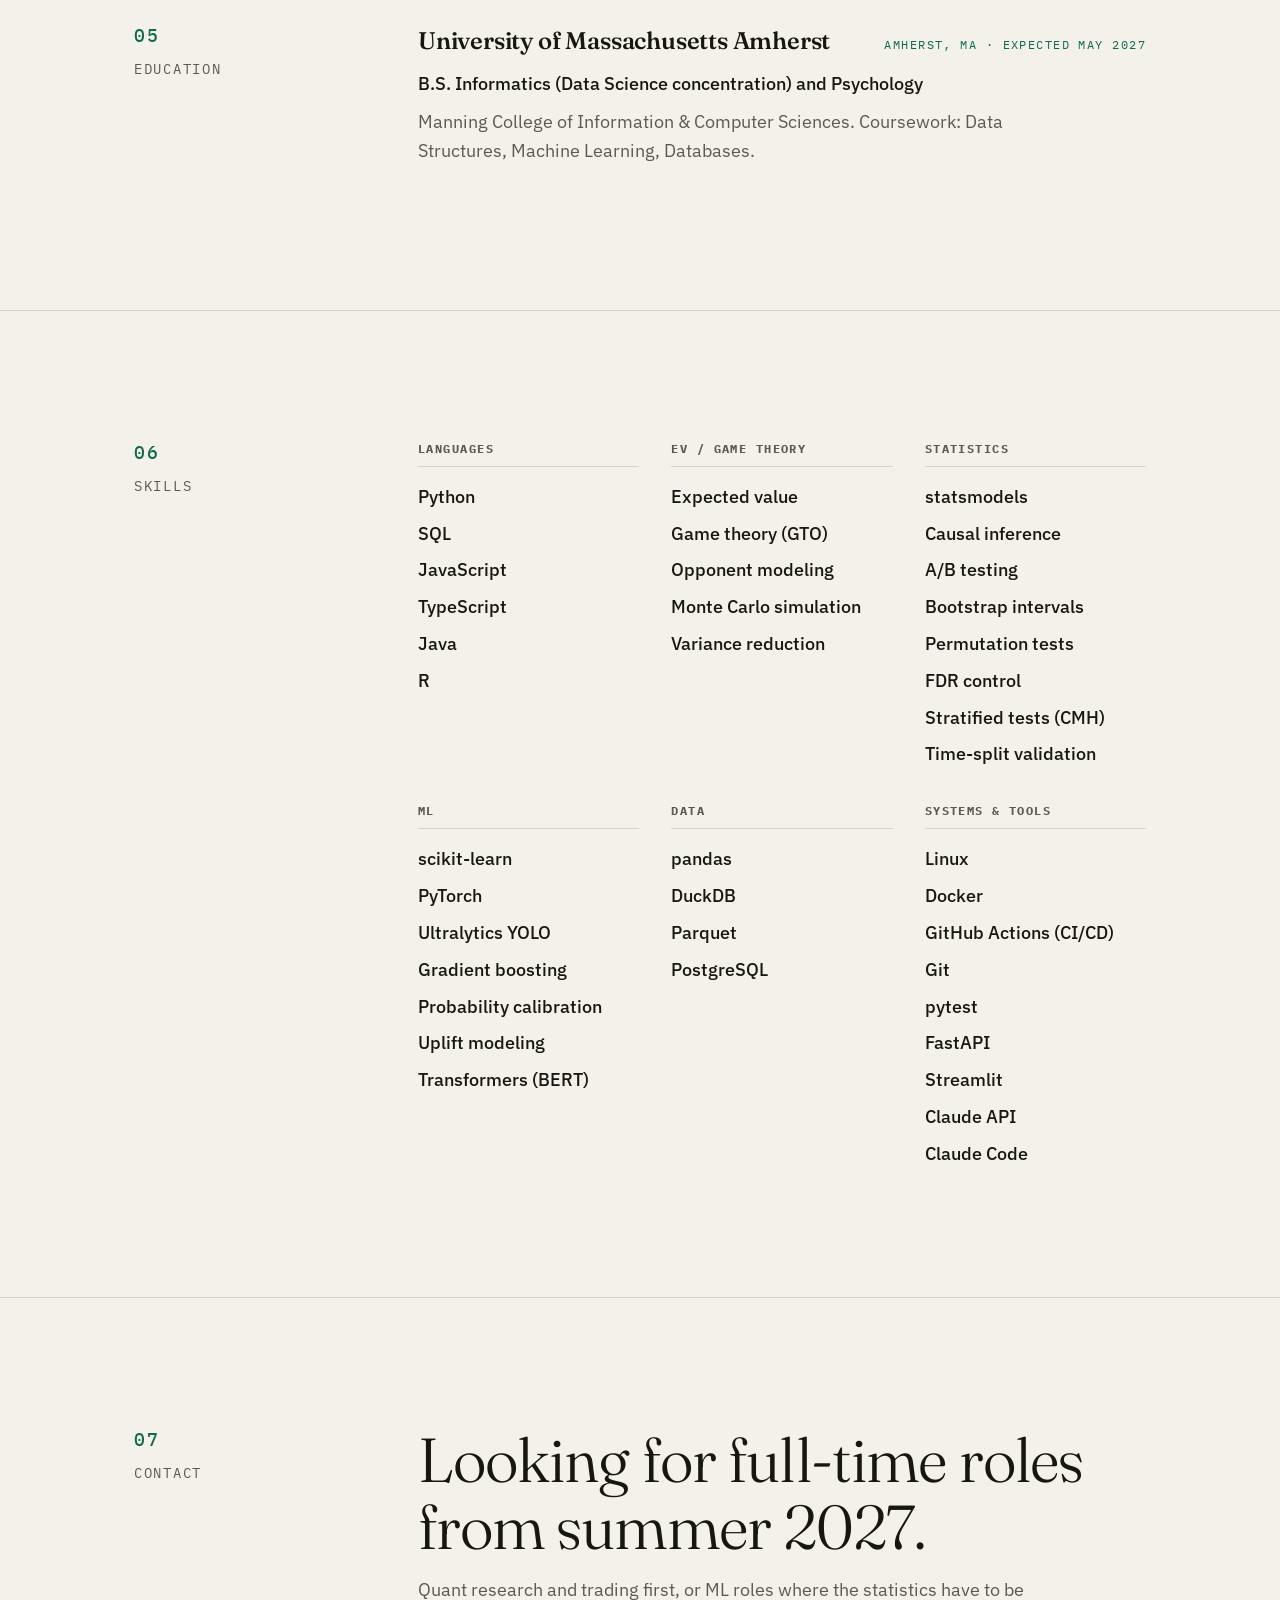
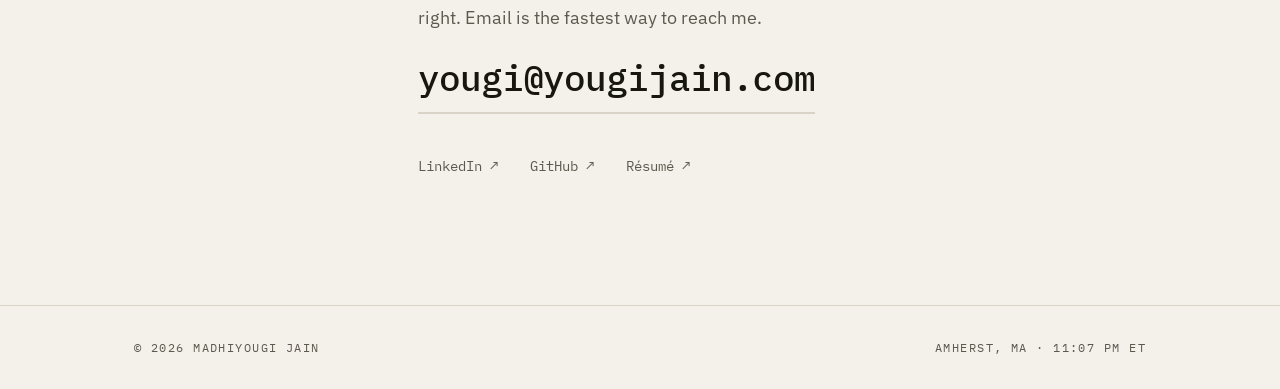
==== commit d370c205: "regroup the work section around production ml and evaluation The main target is now ML roles, so the" ====
--- a/index.html
+++ b/index.html
@@ -149,69 +149,151 @@
         <div class="section__label"><span class="section__num">01</span> Selected Work</div>
         <div class="section__body">
 
-          <!-- Group 1: pricing a decision under uncertainty. -->
+          <!-- Group 1: models running on real data, on real hardware. -->
           <div class="work-group">
-            <h3 class="work-group__label">EV and sizing</h3>
+            <h3 class="work-group__label">Models in production</h3>
             <div class="projects">
 
-              <article class="project project--featured reveal" id="poker-trainer">
+              <article class="project project--featured reveal" id="hall-check">
                 <div class="project__meta">
-                  <span class="project__year">Aug 2026</span>
-                  <span class="project__type">Game Theory / EV Engine</span>
+                  <span class="project__year">Sep 2026</span>
+                  <span class="project__badge">Live</span>
+                  <span class="project__type">Real-Time Computer Vision</span>
                 </div>
                 <div class="project__body">
-                  <h4 class="project__title">Poker Trainer</h4>
+                  <h4 class="project__title">Hall Check</h4>
                   <p class="project__desc">
-                    A no-limit hold'em trainer for 2 to 6 handed cash games. You enter the spot
-                    and it returns the GTO baseline, the EV of every alternative in big blinds,
-                    and the adjustment for the players at the table. Equity is enumerated
-                    exactly when the work fits in 400K hand evaluations and estimated by Monte
-                    Carlo otherwise. Exploits are computed by changing the model of an opponent,
-                    such as how much equity they need before they call, and re-running the same
-                    EV comparison. Bluffs stay capped at the b/(p+b) ratio unless a read says the
-                    opponent folds too much.
+                    Counts the people in line at four UMass dining halls from their public camera
+                    streams, one frame every two minutes, live since October 26. YOLO11n runs on a
+                    CPU and counts people whose feet fall inside a queue polygon. Ultralytics shrinks
+                    the 1280&times;720 streams to 640 by default, which loses the people at the far
+                    counters, so I run it at full size. On the same Berkshire frame it found 21 people
+                    where 640 found 7, at 163&nbsp;ms a frame instead of 56 and 522&nbsp;MiB peak
+                    memory instead of 433. The CPU-only PyTorch wheel cut the worker image by more than a
+                    third, and CI fails if a CUDA library comes back. Frames are never stored: CI also
+                    fails on any pixel-writing call. The accuracy report is fixed in advance and
+                    refuses to produce a number until 150+ blind hand counts cover every hall, meal,
+                    and lighting condition.
                   </p>
                   <dl class="stats">
-                    <div class="stat"><dt>Test assertions</dt><dd>501</dd></div>
-                    <div class="stat"><dt>Starting hands</dt><dd>169</dd></div>
-                    <div class="stat"><dt>Players</dt><dd>2–6</dd></div>
+                    <div class="stat"><dt>CPU / frame</dt><dd>163&nbsp;ms</dd></div>
+                    <div class="stat"><dt>Peak memory</dt><dd>522&nbsp;MiB</dd></div>
+                    <div class="stat"><dt>Frames stored</dt><dd>0</dd></div>
                   </dl>
                   <ul class="tags">
-                    <li>JavaScript</li><li>Node.js</li><li>Monte Carlo</li><li>Exact enumeration</li><li>Game theory</li>
+                    <li>Python</li><li>PyTorch</li><li>Ultralytics YOLO</li><li>OpenCV</li><li>Docker</li><li>Linux</li><li>Supabase</li><li>Next.js</li>
                   </ul>
                   <div class="project__links">
-                    <a href="https://github.com/yougijain/poker-trainer" target="_blank" rel="noopener">GitHub ↗</a>
+                    <a href="https://hall-check.vercel.app" target="_blank" rel="noopener">Live site ↗</a>
+                    <a href="https://github.com/yougijain/hall-check" target="_blank" rel="noopener">GitHub ↗</a>
                   </div>
                 </div>
               </article>
+
+              <article class="project reveal" id="nyc-collisions">
+                <div class="project__meta">
+                  <span class="project__year">2025–2026</span>
+                  <span class="project__badge">Live</span>
+                  <span class="project__type">ML / Calibrated Risk Model</span>
+                </div>
+                <div class="project__body">
+                  <h4 class="project__title">NYC Collisions</h4>
+                  <p class="project__desc">
+                    A gradient-boosted model estimates how likely each crash was to injure someone
+                    from what was involved but not where it happened. On 121,970 held-out 2025–26
+                    crashes it scores ROC-AUC 0.79 against 0.54 for a borough-and-hour base rate.
+                    Five rolling-forward fits score 413,780 crashes so none is scored by a model that
+                    trained on it. Of 1,093 ranked intersections, 101 clear z = 1.96 where chance
+                    predicts about 27, but only 2 survive Benjamini–Hochberg, so the list is a
+                    screening queue. A backtest shows the ranking persists, though it only ties a
+                    no-model sort. A weekly job rebuilds all 637,256 crashes behind 386 tests.
+                  </p>
+                  <dl class="stats">
+                    <div class="stat"><dt>ROC-AUC</dt><dd>0.79</dd></div>
+                    <div class="stat"><dt>Brier skill</dt><dd>+26.9%</dd></div>
+                    <div class="stat"><dt>Sites past z = 1.96</dt><dd>101</dd></div>
+                  </dl>
+                  <ul class="tags">
+                    <li>Python</li><li>scikit-learn</li><li>DuckDB</li><li>Parquet</li><li>GitHub Actions</li><li>Streamlit</li>
+                  </ul>
+                  <div class="project__links">
+                    <a href="https://nyc-collisions-current.streamlit.app/" target="_blank" rel="noopener">Live app ↗</a>
+                    <a href="https://github.com/yougijain/NYC-Collisions/blob/main/docs/model_card.md" target="_blank" rel="noopener">Model card ↗</a>
+                    <a href="https://github.com/yougijain/NYC-Collisions" target="_blank" rel="noopener">GitHub ↗</a>
+                  </div>
+                </div>
+              </article>
+
+              <!-- Add new projects to this group above this line. -->
+
+            </div>
+          </div>
+
+          <!-- Group 2: measuring whether a model or a result is real. -->
+          <div class="work-group">
+            <h3 class="work-group__label">Evaluation</h3>
+            <div class="projects">
 
               <article class="project reveal">
                 <div class="project__meta">
-                  <span class="project__year">Jun 2026</span>
-                  <span class="project__badge">Live</span>
-                  <span class="project__type">Monte Carlo / Full-Stack</span>
+                  <span class="project__year">Oct 2026</span>
+                  <span class="project__type">Power Analysis / Multiple Testing</span>
                 </div>
                 <div class="project__body">
-                  <h4 class="project__title">LineLab</h4>
+                  <h4 class="project__title">When Evals Can't Tell</h4>
                   <p class="project__desc">
-                    A Teamfight Tactics coach for beginners, built on a Monte Carlo expected-value
-                    engine I wrote. You describe a game state and the FastAPI solver plays out 3,000
-                    seeded games for each candidate move. Every move is simulated with the same random
-                    numbers, which cuts the variance of the comparison. It recommends one move (roll,
-                    level, save, or stabilize) and says why. A playable Arena grades your decisions
-                    after each game.
+                    How large an LLM eval has to be before a 5-point gap between two prompts means
+                    anything. On 100 items, the usual two-proportion test catches a real 80% vs. 85%
+                    gap 15% of the time, and 80% power takes 903 items. Both systems answer the same
+                    items, so McNemar's paired test applies, and when they disagree on 10% of items it
+                    needs 312. Score 50 prompts that are no better than baseline on 300 items, keep the
+                    best, and it averages +6.5 points from selection alone. The CLI prints what an eval could detect before
+                    any p-value, and CI fails if the regenerated results drift from the committed ones.
                   </p>
                   <dl class="stats">
-                    <div class="stat"><dt>Rollouts / move</dt><dd>3,000</dd></div>
-                    <div class="stat"><dt>Moves compared</dt><dd>4</dd></div>
-                    <div class="stat"><dt>Lessons</dt><dd>14</dd></div>
+                    <div class="stat"><dt>Items, unpaired</dt><dd>903</dd></div>
+                    <div class="stat"><dt>Items, paired</dt><dd>312</dd></div>
+                    <div class="stat"><dt>Best-of-50 bias</dt><dd>+6.5 pts</dd></div>
                   </dl>
                   <ul class="tags">
-                    <li>Python</li><li>FastAPI</li><li>Monte Carlo</li><li>Next.js</li><li>TypeScript</li><li>Supabase</li>
+                    <li>Python</li><li>NumPy</li><li>SciPy</li><li>statsmodels</li><li>Power analysis</li><li>Multiple testing</li>
                   </ul>
                   <div class="project__links">
-                    <a href="https://linelab-yougijain.vercel.app" target="_blank" rel="noopener">Live site ↗</a>
-                    <a href="https://github.com/yougijain/LineLab" target="_blank" rel="noopener">GitHub ↗</a>
+                    <a href="https://github.com/yougijain/when-evals-cant-tell/blob/main/RESULTS.md" target="_blank" rel="noopener">Results ↗</a>
+                    <a href="https://github.com/yougijain/when-evals-cant-tell" target="_blank" rel="noopener">GitHub ↗</a>
+                  </div>
+                </div>
+              </article>
+
+              <article class="project reveal">
+                <div class="project__meta">
+                  <span class="project__year">Oct 2026</span>
+                  <span class="project__type">NLP / Transformers</span>
+                </div>
+                <div class="project__body">
+                  <h4 class="project__title">Text vs. Timing</h4>
+                  <p class="project__desc">
+                    Does posting time predict engagement beyond what a post says? Three text models
+                    run with and without the timestamp on the same split: TF-IDF with logistic
+                    regression, frozen MiniLM embeddings under the same linear head, and BERT
+                    fine-tuned with a temporal fusion head on a Colab T4. The frozen row separates
+                    what pretrained semantics buy from what fine-tuning buys. On 20,000 Stack
+                    Overflow posts, no model beats the majority class by more than 1.4 points and
+                    fine-tuned BERT ties TF-IDF. Adding the timestamp to TF-IDF fixes 34 predictions
+                    and breaks 32 (McNemar p&nbsp;=&nbsp;0.90), and the generated report calls that
+                    inconclusive rather than a gain.
+                  </p>
+                  <dl class="stats">
+                    <div class="stat"><dt>Posts</dt><dd>20,000</dd></div>
+                    <div class="stat"><dt>Best lift</dt><dd>+1.4 pts</dd></div>
+                    <div class="stat"><dt>Timestamp p</dt><dd>0.90</dd></div>
+                  </dl>
+                  <ul class="tags">
+                    <li>Python</li><li>PyTorch</li><li>Hugging Face Transformers</li><li>BERT</li><li>scikit-learn</li><li>McNemar's test</li>
+                  </ul>
+                  <div class="project__links">
+                    <a href="https://github.com/yougijain/text-vs-timing/blob/main/RESULTS.md" target="_blank" rel="noopener">Results ↗</a>
+                    <a href="https://github.com/yougijain/text-vs-timing" target="_blank" rel="noopener">GitHub ↗</a>
                   </div>
                 </div>
               </article>
@@ -254,173 +336,16 @@
             </div>
           </div>
 
-          <!-- Group 2: checking a result against baselines and out-of-sample data. -->
-          <div class="work-group">
-            <h3 class="work-group__label">Not fooling myself</h3>
-            <div class="projects">
-
-              <article class="project reveal" id="nyc-collisions">
-                <div class="project__meta">
-                  <span class="project__year">2025–2026</span>
-                  <span class="project__badge">Live</span>
-                  <span class="project__type">ML / Calibrated Risk Model</span>
-                </div>
-                <div class="project__body">
-                  <h4 class="project__title">NYC Collisions</h4>
-                  <p class="project__desc">
-                    A gradient-boosted model estimates how likely each crash was to injure someone
-                    from what was involved but not where it happened. On 121,970 held-out 2025–26
-                    crashes it scores ROC-AUC 0.79 against 0.54 for a borough-and-hour base rate.
-                    Five rolling-forward fits score 413,780 crashes so none is scored by a model that
-                    trained on it. Of 1,093 ranked intersections, 101 clear z = 1.96 where chance
-                    predicts about 27, but only 2 survive Benjamini–Hochberg, so the list is a
-                    screening queue. A backtest shows the ranking persists, though it only ties a
-                    no-model sort. A weekly job rebuilds all 637,256 crashes behind 386 tests.
-                  </p>
-                  <dl class="stats">
-                    <div class="stat"><dt>ROC-AUC</dt><dd>0.79</dd></div>
-                    <div class="stat"><dt>Brier skill</dt><dd>+26.9%</dd></div>
-                    <div class="stat"><dt>Sites past z = 1.96</dt><dd>101</dd></div>
-                  </dl>
-                  <ul class="tags">
-                    <li>Python</li><li>scikit-learn</li><li>DuckDB</li><li>Parquet</li><li>GitHub Actions</li><li>Streamlit</li>
-                  </ul>
-                  <div class="project__links">
-                    <a href="https://nyc-collisions-current.streamlit.app/" target="_blank" rel="noopener">Live app ↗</a>
-                    <a href="https://github.com/yougijain/NYC-Collisions/blob/main/docs/model_card.md" target="_blank" rel="noopener">Model card ↗</a>
-                    <a href="https://github.com/yougijain/NYC-Collisions" target="_blank" rel="noopener">GitHub ↗</a>
-                  </div>
-                </div>
-              </article>
-
-              <article class="project reveal">
-                <div class="project__meta">
-                  <span class="project__year">Oct 2026</span>
-                  <span class="project__type">Power Analysis / Multiple Testing</span>
-                </div>
-                <div class="project__body">
-                  <h4 class="project__title">When Evals Can't Tell</h4>
-                  <p class="project__desc">
-                    How large an LLM eval has to be before a 5-point gap between two prompts means
-                    anything. On 100 items, the usual two-proportion test catches a real 80% vs. 85%
-                    gap 15% of the time, and 80% power takes 903 items. Both systems answer the same
-                    items, so McNemar's paired test applies, and when they disagree on 10% of items it
-                    needs 312. Score 50 prompts that are no better than baseline on 300 items, keep the
-                    best, and it averages +6.5 points from selection alone. The CLI prints what an eval could detect before
-                    any p-value, and CI fails if the regenerated results drift from the committed ones.
-                  </p>
-                  <dl class="stats">
-                    <div class="stat"><dt>Items, unpaired</dt><dd>903</dd></div>
-                    <div class="stat"><dt>Items, paired</dt><dd>312</dd></div>
-                    <div class="stat"><dt>Best-of-50 bias</dt><dd>+6.5 pts</dd></div>
-                  </dl>
-                  <ul class="tags">
-                    <li>Python</li><li>NumPy</li><li>SciPy</li><li>statsmodels</li><li>Power analysis</li><li>Multiple testing</li>
-                  </ul>
-                  <div class="project__links">
-                    <a href="https://github.com/yougijain/when-evals-cant-tell/blob/main/RESULTS.md" target="_blank" rel="noopener">Results ↗</a>
-                    <a href="https://github.com/yougijain/when-evals-cant-tell" target="_blank" rel="noopener">GitHub ↗</a>
-                  </div>
-                </div>
-              </article>
-
-              <article class="project reveal">
-                <div class="project__meta">
-                  <span class="project__year">Sep 2026</span>
-                  <span class="project__badge">Live</span>
-                  <span class="project__type">Real-Time CV / Forecasting</span>
-                </div>
-                <div class="project__body">
-                  <h4 class="project__title">Hall Check</h4>
-                  <p class="project__desc">
-                    Counts the people in line at four public UMass dining-hall cameras, one frame
-                    every two minutes, collecting since October 26. YOLO11n runs on a CPU and counts
-                    people whose feet fall inside a queue polygon, and the frame is never stored: CI
-                    fails the build on any pixel-writing call or a detector save flag that isn't
-                    pinned off. The worker runs on a laptop because YouTube won't serve the streams to
-                    datacenter IPs. One of the five original streams died within a month, so a health
-                    check now flags a camera that stops. The evaluation was fixed before any data came
-                    in. The accuracy report fails until 150+ blind hand counts cover every hall, meal,
-                    and lighting condition, and the 30-minute forecast fails unless it beats
-                    persistence and same-slot baselines. Neither has a number yet.
-                  </p>
-                  <dl class="stats">
-                    <div class="stat"><dt>Cameras</dt><dd>4</dd></div>
-                    <div class="stat"><dt>Frames stored</dt><dd>0</dd></div>
-                    <div class="stat"><dt>Worker tests</dt><dd>261</dd></div>
-                  </dl>
-                  <ul class="tags">
-                    <li>Python</li><li>PyTorch (YOLO)</li><li>HistGradientBoosting</li><li>Docker</li><li>Supabase</li><li>Next.js</li>
-                  </ul>
-                  <div class="project__links">
-                    <a href="https://hall-check.vercel.app" target="_blank" rel="noopener">Live site ↗</a>
-                    <a href="https://github.com/yougijain/hall-check" target="_blank" rel="noopener">GitHub ↗</a>
-                  </div>
-                </div>
-              </article>
-
-              <article class="project reveal">
-                <div class="project__meta">
-                  <span class="project__year">Sep 2026</span>
-                  <span class="project__badge">Live</span>
-                  <span class="project__type">Applied Statistics</span>
-                </div>
-                <div class="project__body">
-                  <h4 class="project__title">Crate Intelligence</h4>
-                  <p class="project__desc">
-                    Product analytics on Spotify listening history, pointed at DJ questions and built
-                    on DuckDB. Shuffle causes more skips and also more key clashes, so I tested
-                    harmonic mixing with a Cochran–Mantel–Haenszel test stratified on shuffle. On the
-                    bundled synthetic sample, pooling the data would overstate the clash effect by
-                    38%. Tracks are ranked by Wilson lower bounds, and the beam-search set builder is
-                    benchmarked against greedy and 200 random orderings. None of my own listening
-                    data is in the repo.
-                  </p>
-                  <dl class="stats">
-                    <div class="stat"><dt>Adjusted OR</dt><dd>1.70</dd></div>
-                    <div class="stat"><dt>Pooled OR</dt><dd>2.35</dd></div>
-                    <div class="stat"><dt>Data</dt><dd>Synthetic</dd></div>
-                  </dl>
-                  <ul class="tags">
-                    <li>SQL</li><li>DuckDB</li><li>Python</li><li>Stratified testing</li><li>Wilson intervals</li><li>Beam search</li>
-                  </ul>
-                  <div class="project__links">
-                    <a href="https://crate-intelligence-yougijain.vercel.app" target="_blank" rel="noopener">Live dashboard ↗</a>
-                    <a href="https://github.com/yougijain/spotify-listening-analysis/blob/main/REPORT.md" target="_blank" rel="noopener">Report ↗</a>
-                    <a href="https://github.com/yougijain/spotify-listening-analysis" target="_blank" rel="noopener">GitHub ↗</a>
-                  </div>
-                </div>
-              </article>
-
-              <!-- Add new projects to this group above this line. -->
-
-            </div>
-          </div>
-
           <!-- Compact index: real work that sits off the main thread, one
                hairline row each. Copy an <li class="index-list__item"> to add one. -->
           <div class="also reveal">
             <h3 class="also__label">Also built</h3>
             <ul class="index-list">
               <li class="index-list__item">
-                <a href="https://yougijain.github.io/quickmaffs/" target="_blank" rel="noopener">
-                  <span class="index-list__name">QuickMaffs</span>
-                  <span class="index-list__year">Jul 2026</span>
-                  <span class="index-list__desc">A Zetamac-style mental-math trainer for quant interviews that installs on a phone and is wrapped for iOS. Drills lean toward the operations you're slowest on, using recency-decayed stats with a shrinkage prior so one bad answer can't take over the mix.</span>
-                </a>
-              </li>
-              <li class="index-list__item">
-                <a href="https://quickgto.vercel.app" target="_blank" rel="noopener">
-                  <span class="index-list__name">quickgto</span>
-                  <span class="index-list__year">Jul 2026</span>
-                  <span class="index-list__desc">A phone-first preflop trainer for 2 to 8 handed games at 100bb, graded against approximate solver-style ranges. Opponent reads show how each player type shifts a range away from the baseline.</span>
-                </a>
-              </li>
-              <li class="index-list__item">
-                <a href="https://github.com/yougijain/text-vs-timing" target="_blank" rel="noopener">
-                  <span class="index-list__name">Text vs. Timing</span>
-                  <span class="index-list__year">Oct 2026</span>
-                  <span class="index-list__desc">Does posting time predict engagement beyond what a post says? TF-IDF, frozen MiniLM, and fine-tuned BERT, each with and without the timestamp, on 20,000 Stack Overflow posts. No model beats the majority class by more than 1.4 points, and on the TF-IDF pair the timestamp fixes 34 predictions and breaks 32 (McNemar p&nbsp;=&nbsp;0.90).</span>
+                <a href="https://crate-intelligence-yougijain.vercel.app" target="_blank" rel="noopener">
+                  <span class="index-list__name">Crate Intelligence</span>
+                  <span class="index-list__year">Sep 2026</span>
+                  <span class="index-list__desc">Spotify listening analytics on DuckDB. A Cochran–Mantel–Haenszel test stratified on shuffle shows that pooling the bundled synthetic sample would overstate the key-clash effect by 38%.</span>
                 </a>
               </li>
               <li class="index-list__item">
@@ -428,6 +353,27 @@
                   <span class="index-list__name">Seed Miner</span>
                   <span class="index-list__year">Jul 2026</span>
                   <span class="index-list__desc">A weekday GitHub Actions job that drafts small analysis-project ideas with the Claude API. My promote/reject reviews change which topics get sampled next, through decay-weighted, Laplace-smoothed rates.</span>
+                </a>
+              </li>
+              <li class="index-list__item">
+                <a href="https://linelab-yougijain.vercel.app" target="_blank" rel="noopener">
+                  <span class="index-list__name">LineLab</span>
+                  <span class="index-list__year">Jun 2026</span>
+                  <span class="index-list__desc">A Teamfight Tactics coach. A FastAPI solver plays out 3,000 seeded games per candidate move, with common random numbers across moves to cut the variance of the comparison.</span>
+                </a>
+              </li>
+              <li class="index-list__item">
+                <a href="https://yougijain.github.io/quickmaffs/" target="_blank" rel="noopener">
+                  <span class="index-list__name">QuickMaffs</span>
+                  <span class="index-list__year">Jul 2026</span>
+                  <span class="index-list__desc">A mental-math trainer that installs on a phone. Drills lean toward the operations you're slowest on, using recency-decayed stats with a shrinkage prior so one bad answer can't take over the mix.</span>
+                </a>
+              </li>
+              <li class="index-list__item">
+                <a href="https://quickgto.vercel.app" target="_blank" rel="noopener">
+                  <span class="index-list__name">quickgto</span>
+                  <span class="index-list__year">Jul 2026</span>
+                  <span class="index-list__desc">A phone-first preflop trainer graded against approximate solver-style ranges.</span>
                 </a>
               </li>
               <li class="index-list__item">
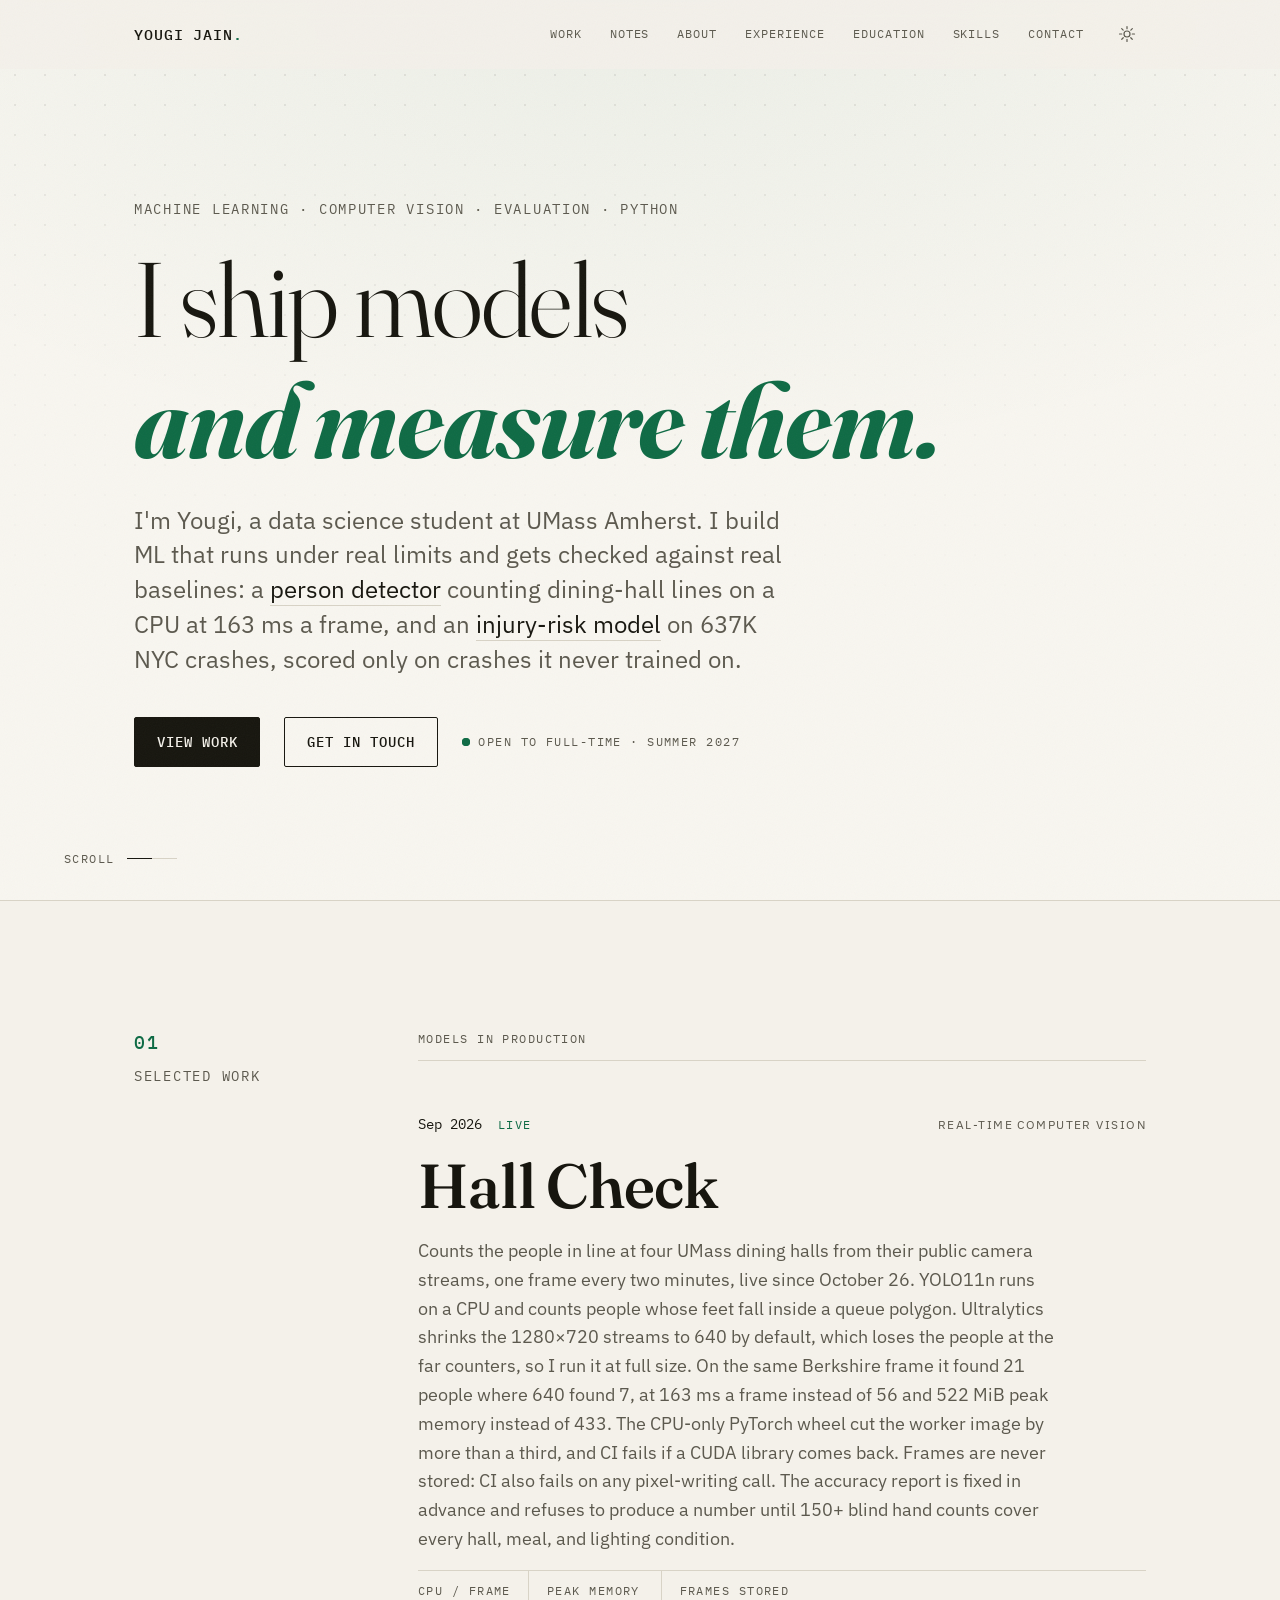
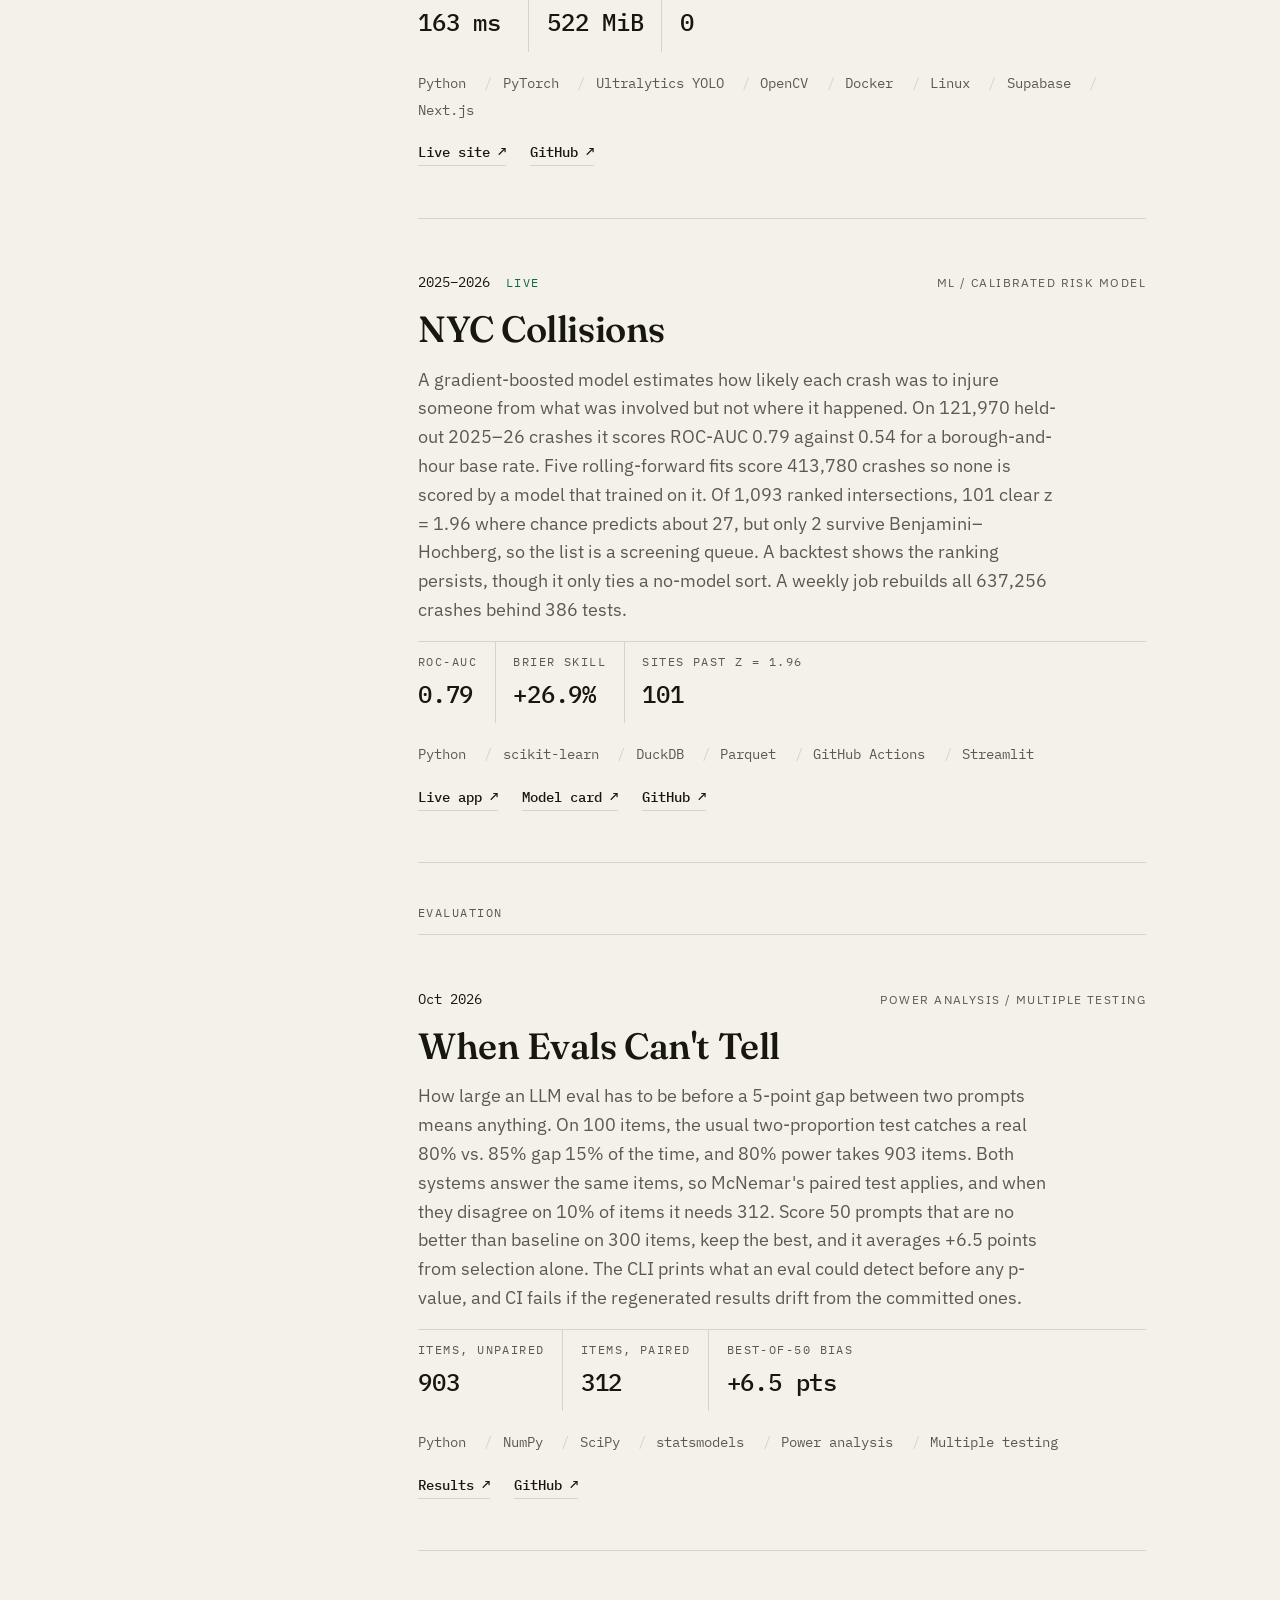
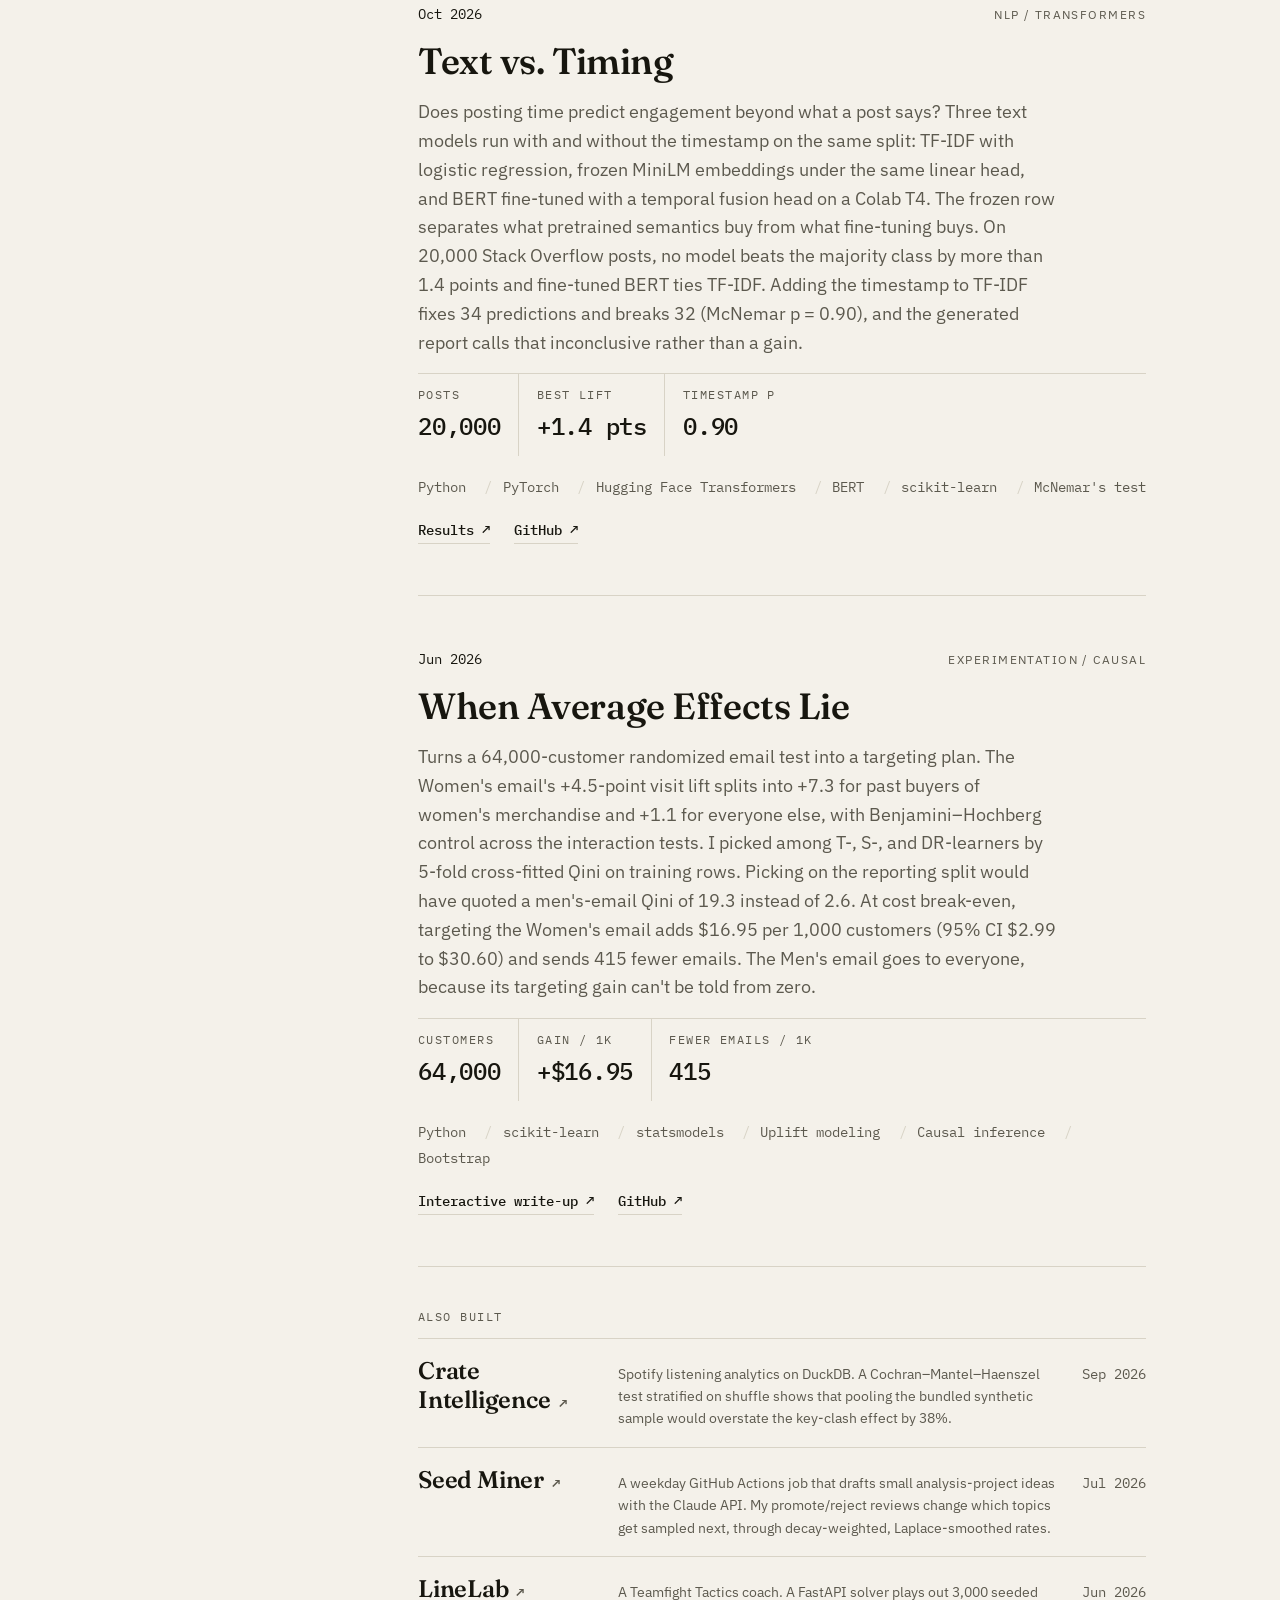
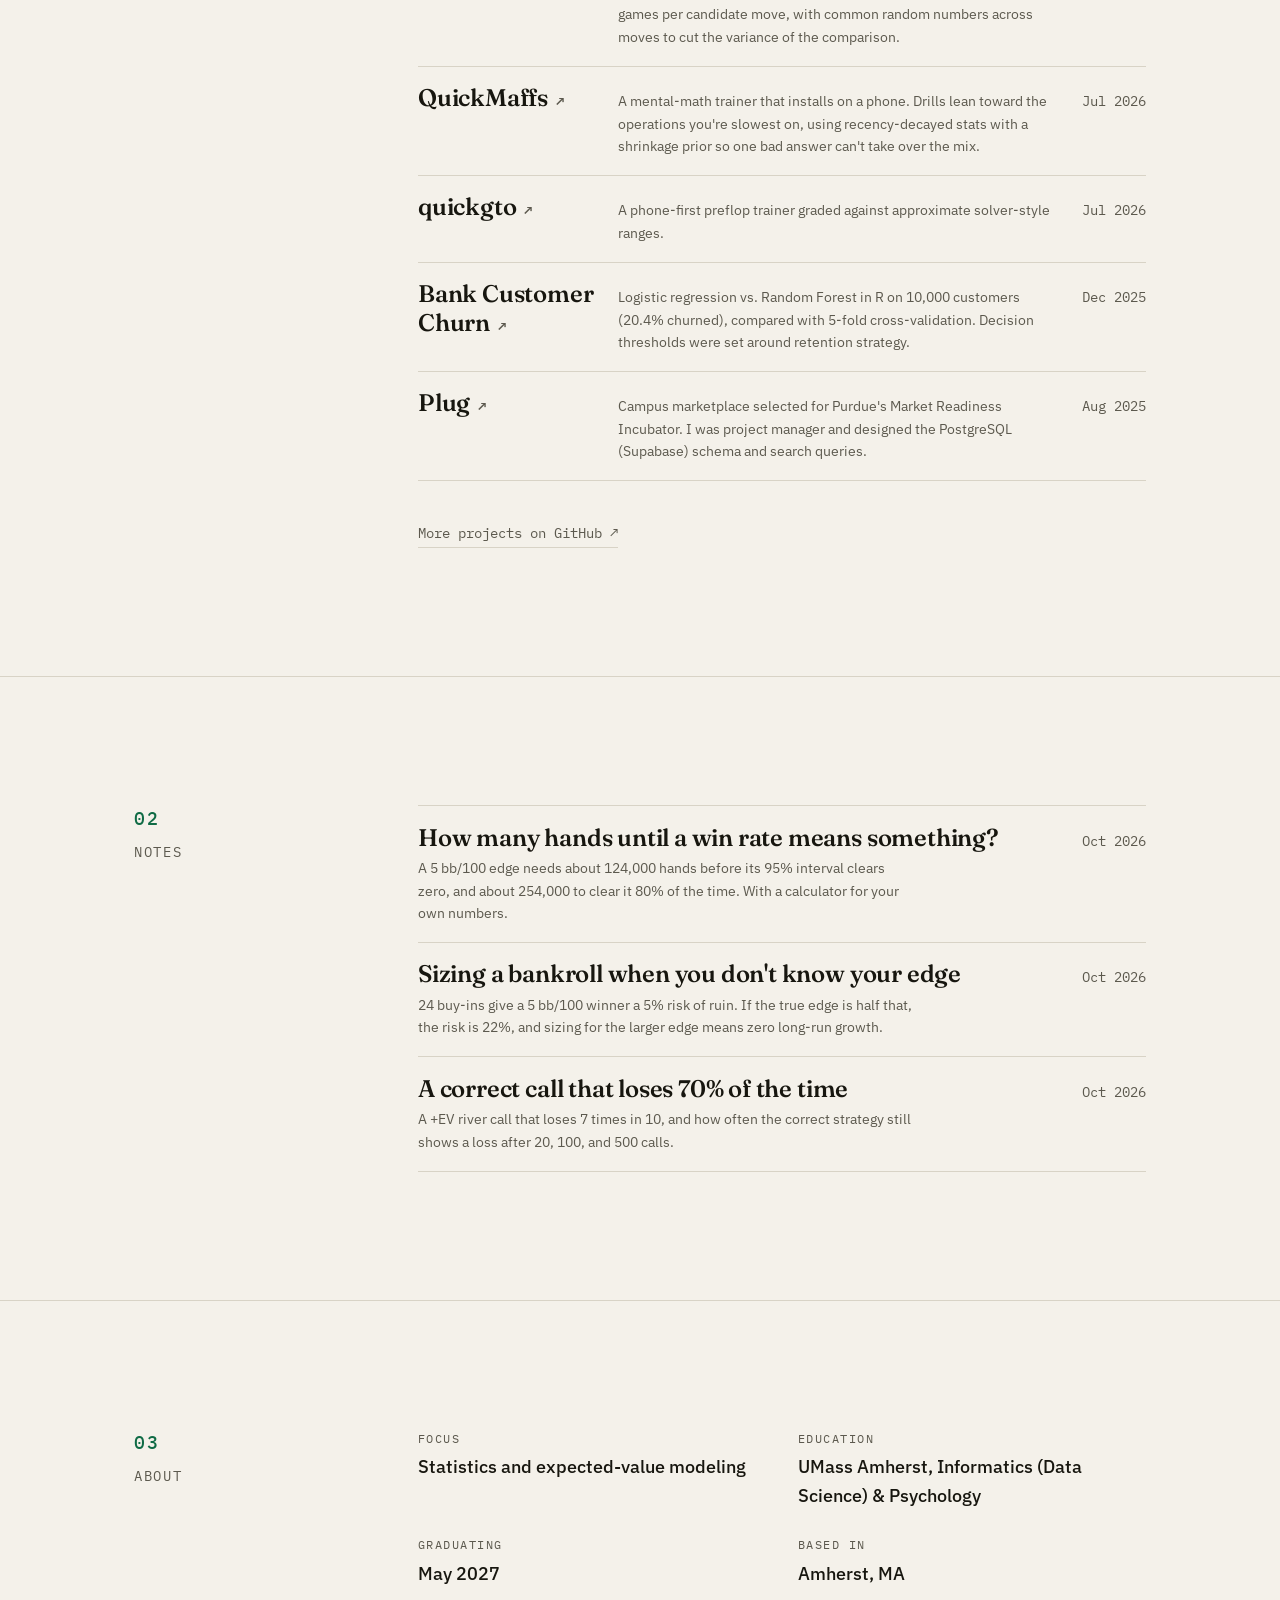
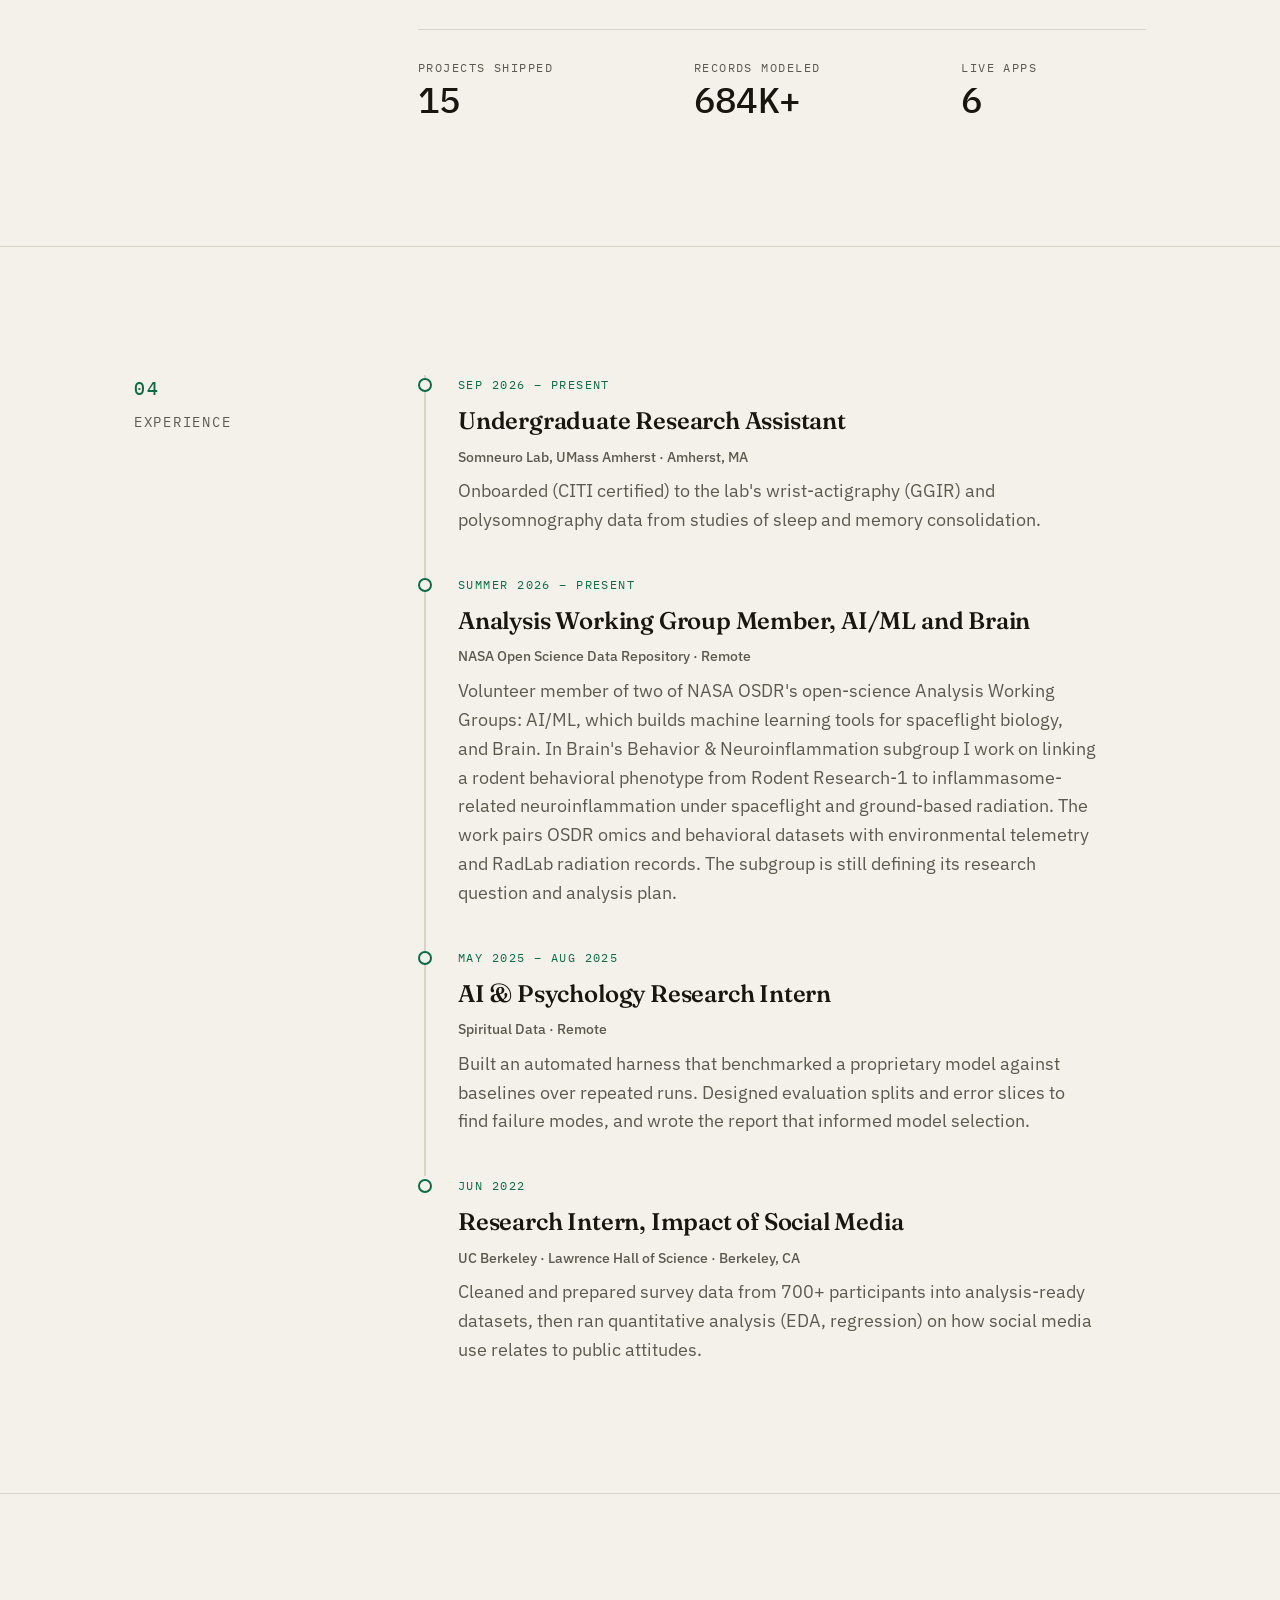
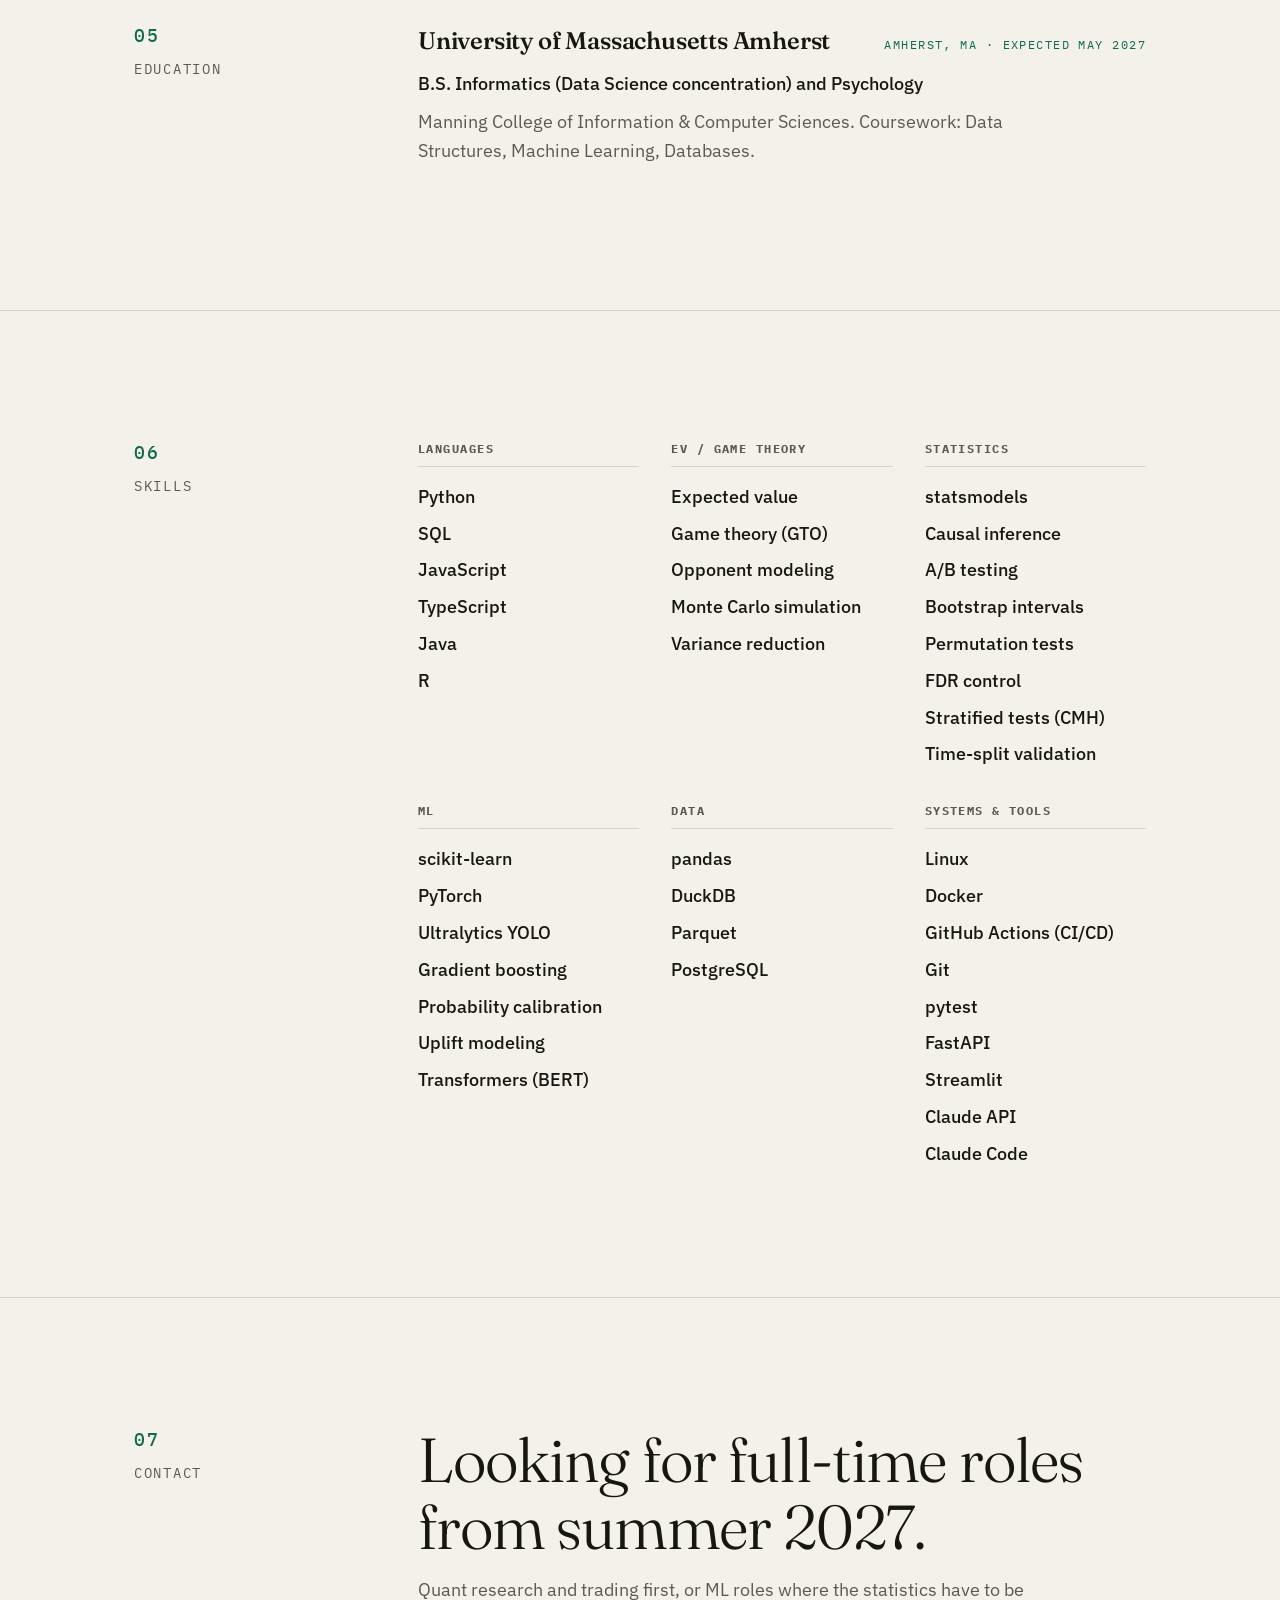
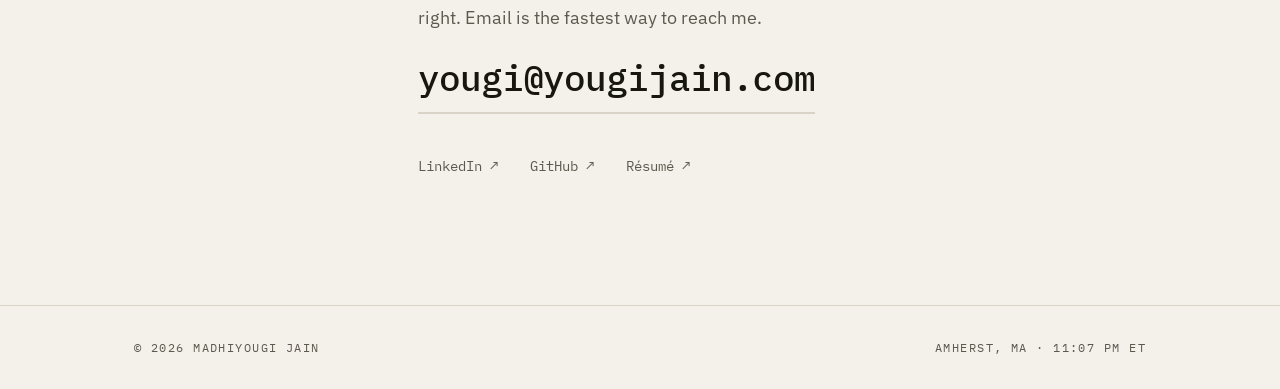
==== commit 5979f4b0: "reposition the hero and metadata for machine learning roles Title, meta and Open Graph descriptions," ====
--- a/index.html
+++ b/index.html
@@ -20,15 +20,15 @@
   <!-- ============================================================
        SEO / META: edit these freely
        ============================================================ -->
-  <title>Yougi Jain | Quantitative Modeling</title>
-  <meta name="description" content="Madhiyougi (Yougi) Jain studies Informatics &amp; Psychology at UMass Amherst and is looking for quant research and trading roles. Projects include a hold'em trainer built on an expected-value engine and an injury-risk model trained on 637K NYC crashes." />
+  <title>Yougi Jain | Machine Learning</title>
+  <meta name="description" content="Madhiyougi (Yougi) Jain studies Informatics (Data Science) &amp; Psychology at UMass Amherst and is looking for machine learning roles. Projects include a real-time person counter running YOLO on a CPU and an injury-risk model trained on 637K NYC crashes." />
   <meta name="author" content="Madhiyougi Jain" />
   <link rel="canonical" href="https://yougijain.com" />
 
   <!-- Open Graph (link previews) -->
   <meta property="og:type" content="website" />
-  <meta property="og:title" content="Yougi Jain | Quantitative Modeling" />
-  <meta property="og:description" content="Expected value and applied statistics. Projects include a hold'em trainer built on an EV engine and an injury-risk model on 637K NYC crashes, backtested against a permutation null." />
+  <meta property="og:title" content="Yougi Jain | Machine Learning" />
+  <meta property="og:description" content="Applied machine learning and model evaluation. Projects include real-time person detection on a CPU, a calibrated injury-risk model on 637K NYC crashes, and a study of how large an LLM eval has to be." />
   <meta property="og:url" content="https://yougijain.com" />
   <!-- <meta property="og:image" content="https://yougijain.com/assets/og-image.png" /> -->
 
@@ -41,12 +41,12 @@
     "alternateName": "Yougi Jain",
     "url": "https://yougijain.com",
     "email": "mailto:yougi@yougijain.com",
-    "description": "Informatics and Psychology student at UMass Amherst looking for quant research and trading roles from summer 2027.",
+    "description": "Informatics (Data Science) and Psychology student at UMass Amherst looking for machine learning roles from summer 2027.",
     "affiliation": {
       "@type": "CollegeOrUniversity",
       "name": "University of Massachusetts Amherst"
     },
-    "knowsAbout": ["Expected Value", "Game Theory", "Poker", "Monte Carlo Simulation", "Statistics", "Causal Inference", "A/B Testing", "Model Calibration", "Machine Learning", "Python", "JavaScript", "SQL"],
+    "knowsAbout": ["Machine Learning", "Computer Vision", "Object Detection", "Natural Language Processing", "PyTorch", "Model Evaluation", "Model Calibration", "Statistics", "Causal Inference", "Python", "SQL", "Docker"],
     "sameAs": [
       "https://linkedin.com/in/yougijain",
       "https://github.com/yougijain"
@@ -112,17 +112,17 @@
          ============================================================ -->
     <section class="hero" id="top">
       <div class="container hero__content">
-        <p class="hero__eyebrow reveal" id="eyebrow">Quant Research · Trading · Python · Statistics</p>
+        <p class="hero__eyebrow reveal" id="eyebrow">Machine Learning · Computer Vision · Evaluation · Python</p>
         <h1 class="hero__title">
-          <span class="hero__line"><span class="hero__line-inner">I think in</span></span>
-          <span class="hero__line"><span class="hero__line-inner"><em class="hero__accent-word">expected value.</em></span></span>
+          <span class="hero__line"><span class="hero__line-inner">I ship models</span></span>
+          <span class="hero__line"><span class="hero__line-inner"><em class="hero__accent-word">and measure them.</em></span></span>
         </h1>
         <p class="hero__lede reveal">
-          I'm Yougi, a UMass Amherst student who learned to price decisions at the
-          poker table. Now I do the same with data: a <a href="#poker-trainer">hold'em
-          trainer</a> that derives exploits from a model of the opponent, and an
-          <a href="#nyc-collisions">injury-risk model</a> on 637K NYC crashes,
-          backtested against a permutation null.
+          I'm Yougi, a data science student at UMass Amherst. I build ML that runs
+          under real limits and gets checked against real baselines: a
+          <a href="#hall-check">person detector</a> counting dining-hall lines on a
+          CPU at 163&nbsp;ms a frame, and an <a href="#nyc-collisions">injury-risk
+          model</a> on 637K NYC crashes, scored only on crashes it never trained on.
         </p>
         <div class="hero__actions reveal">
           <a class="btn btn--primary" href="#work">View work</a>
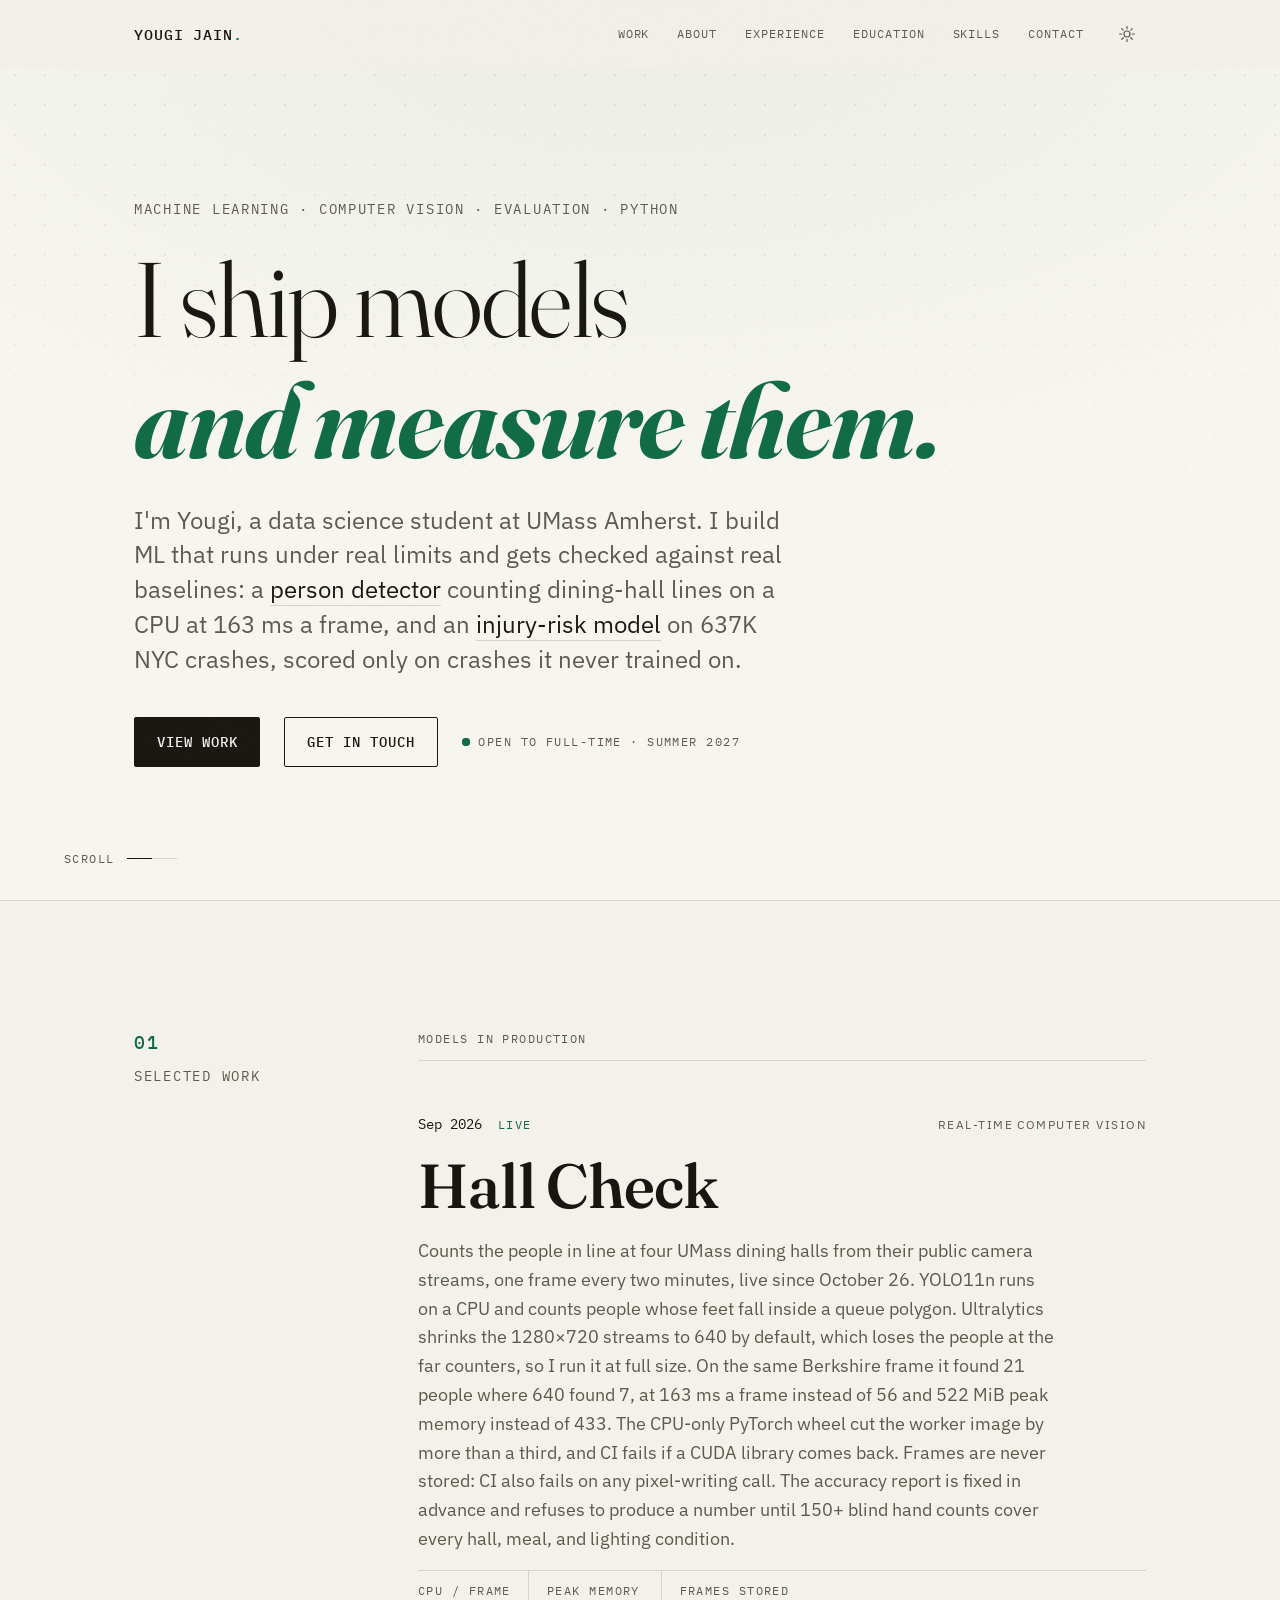
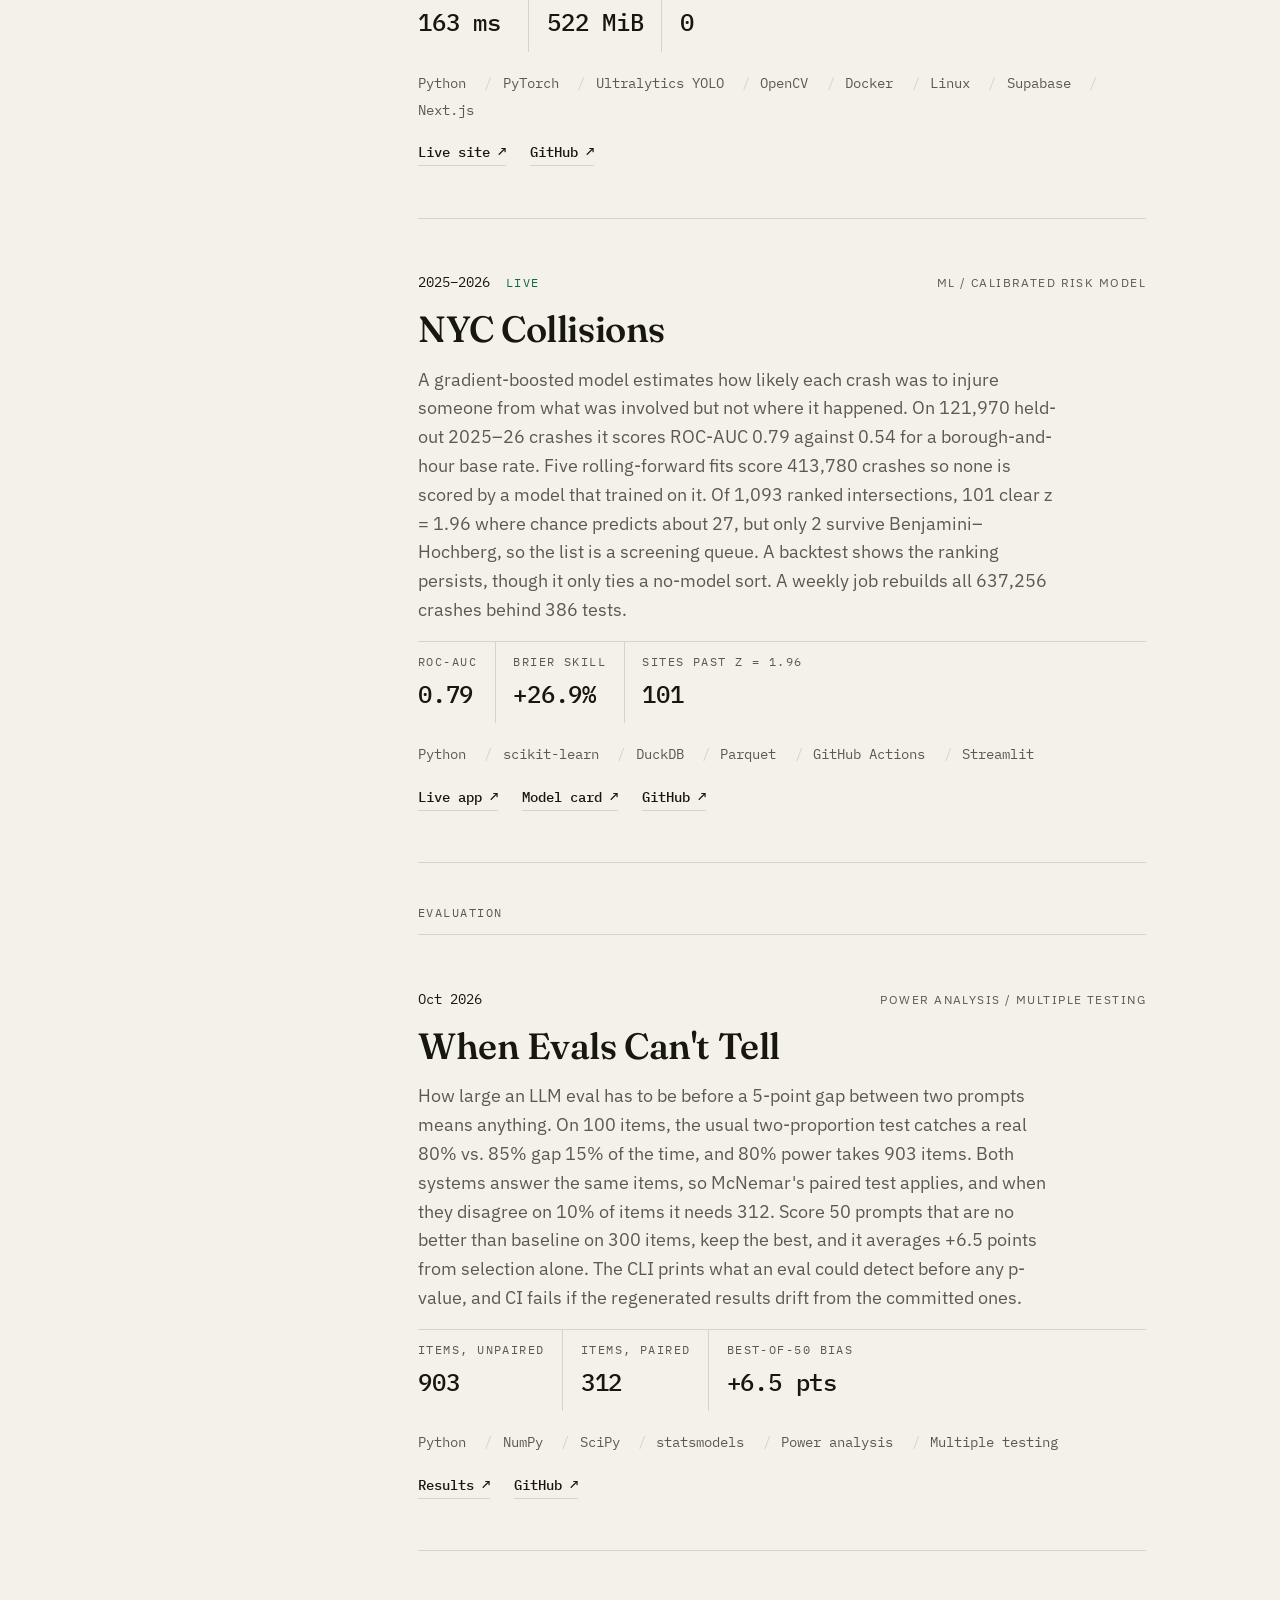
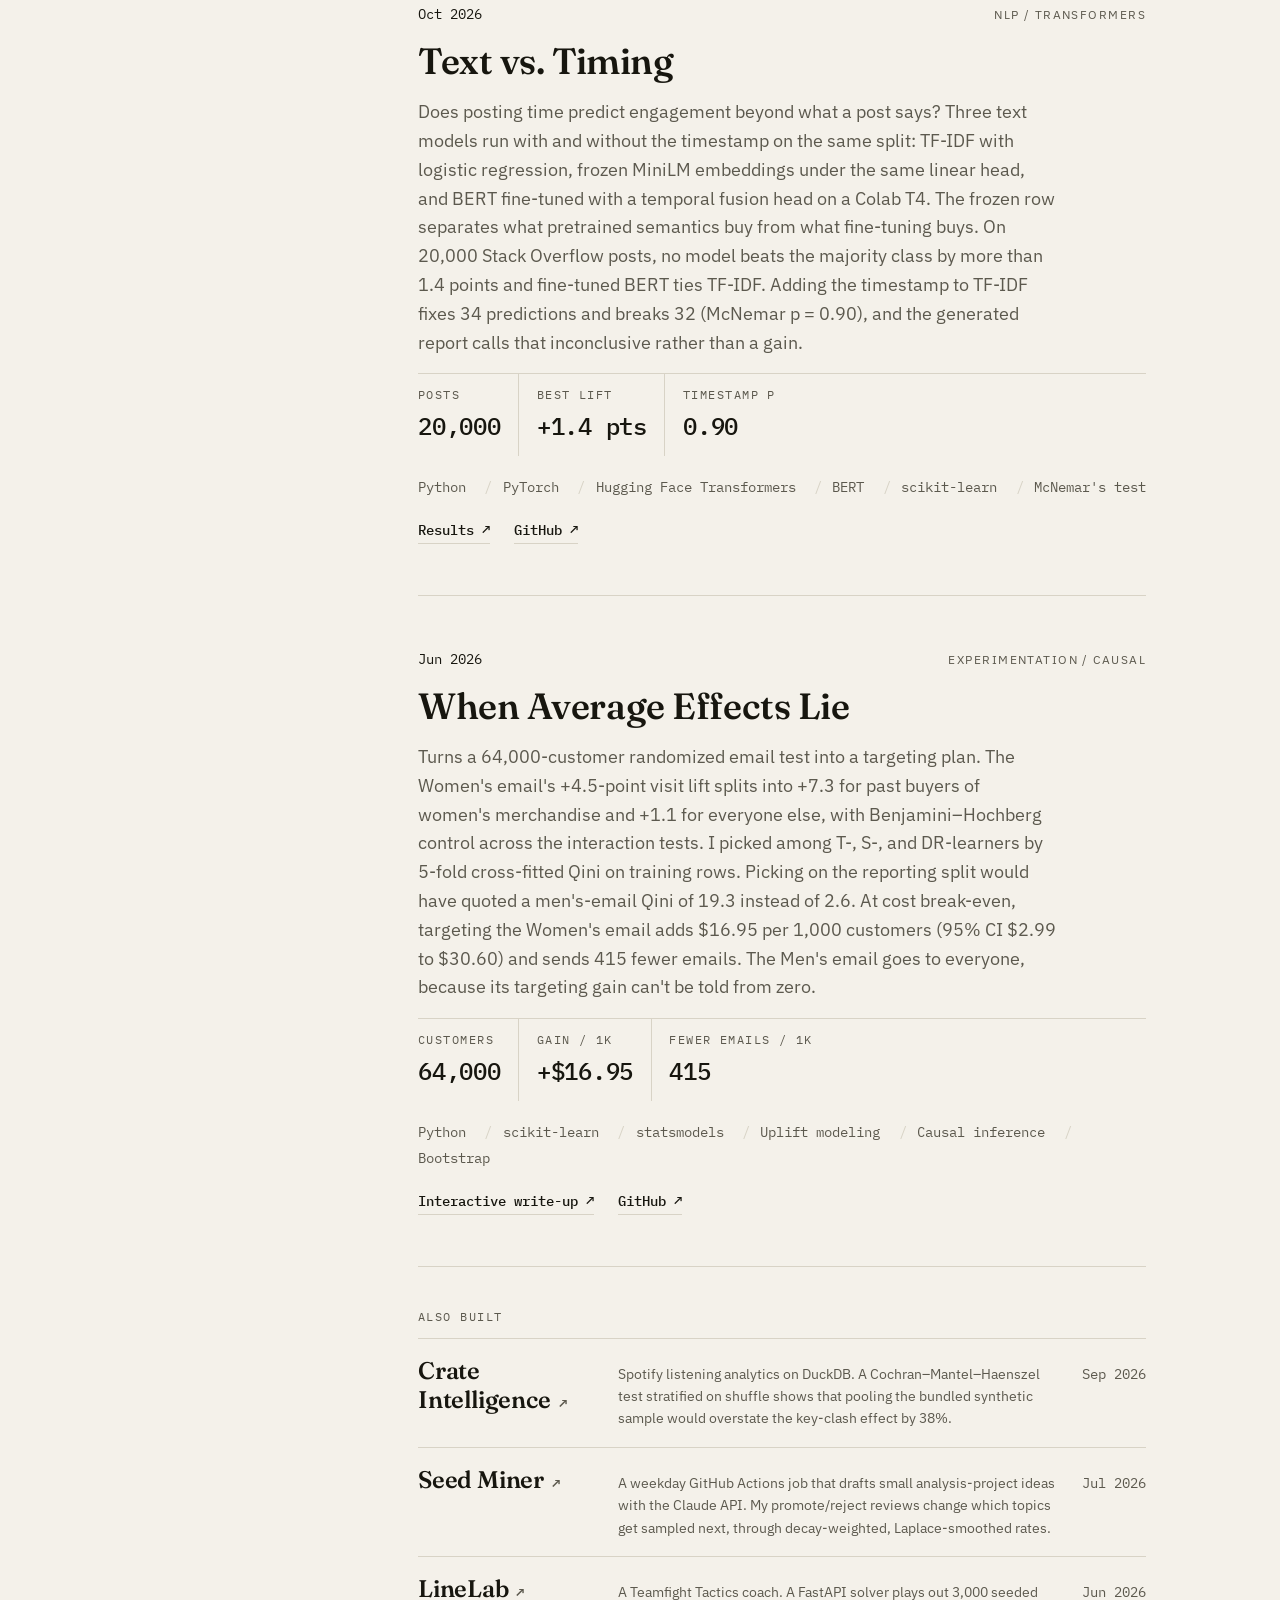
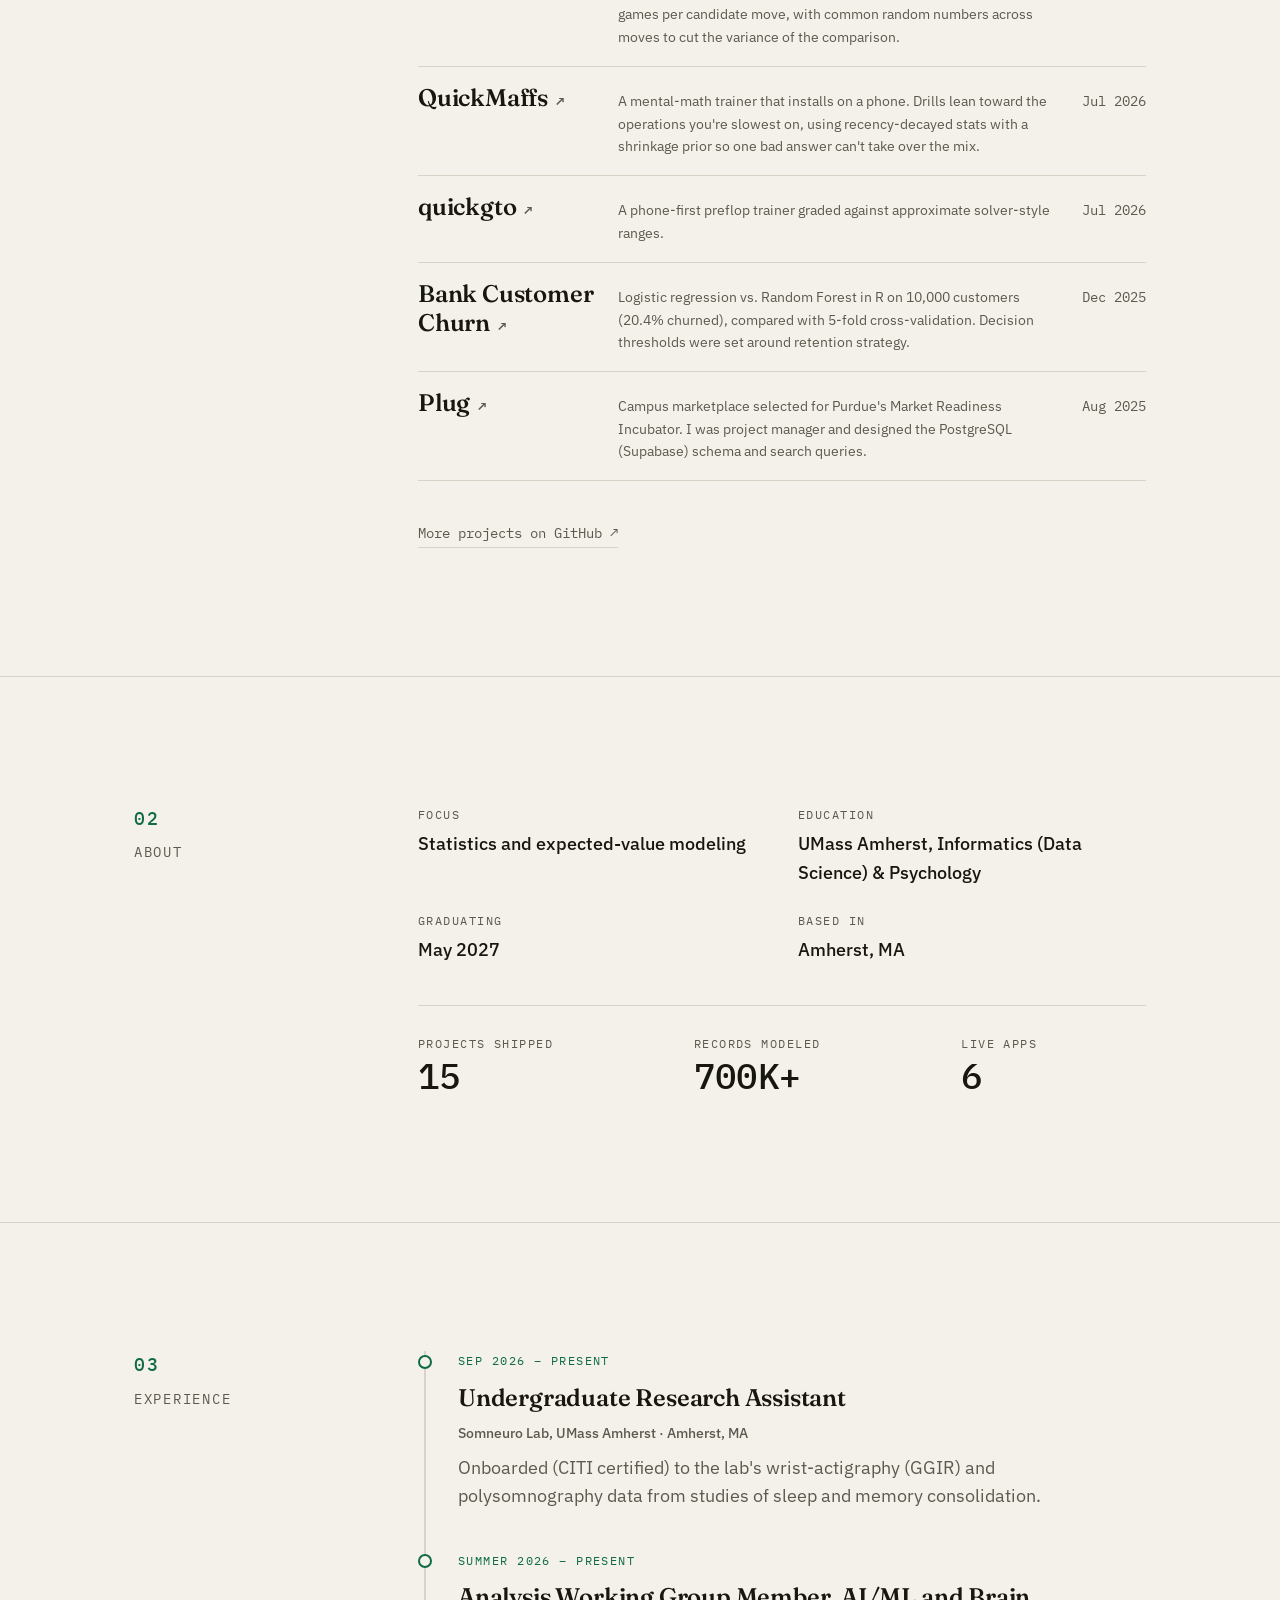
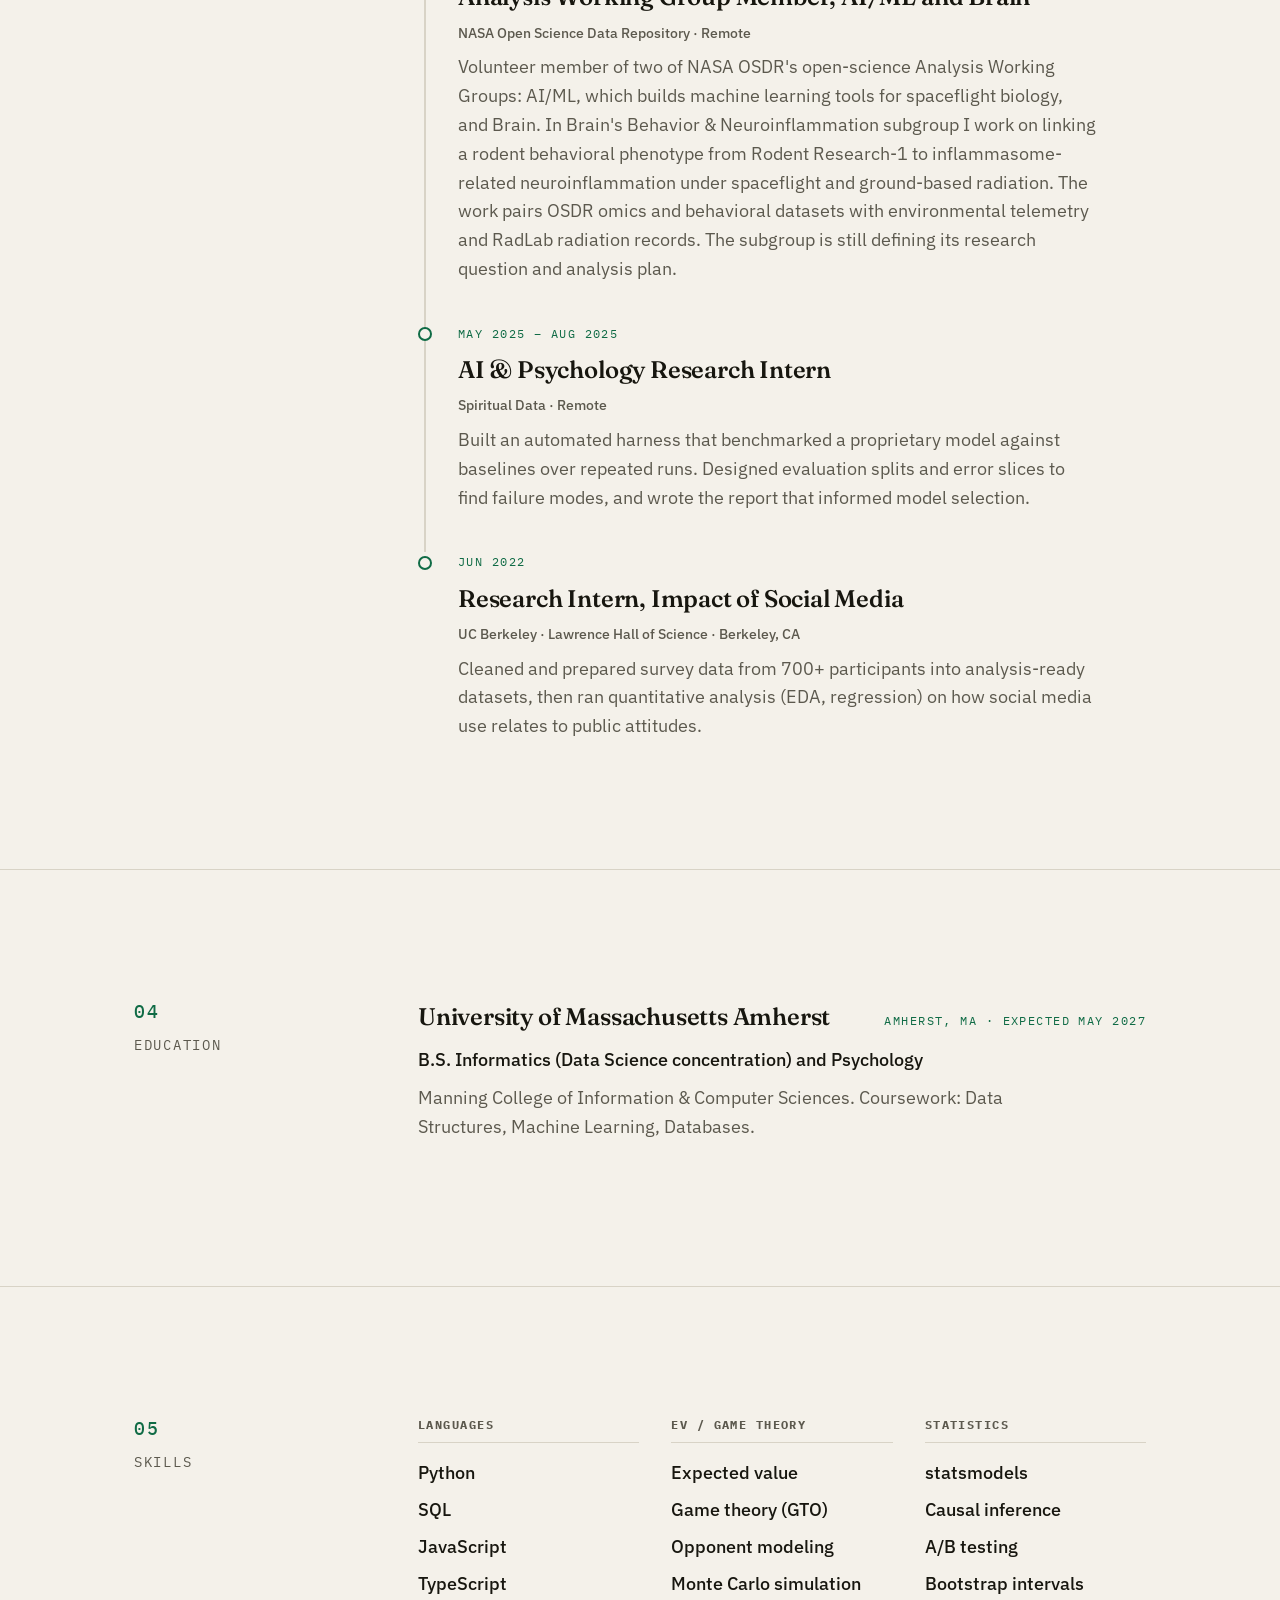
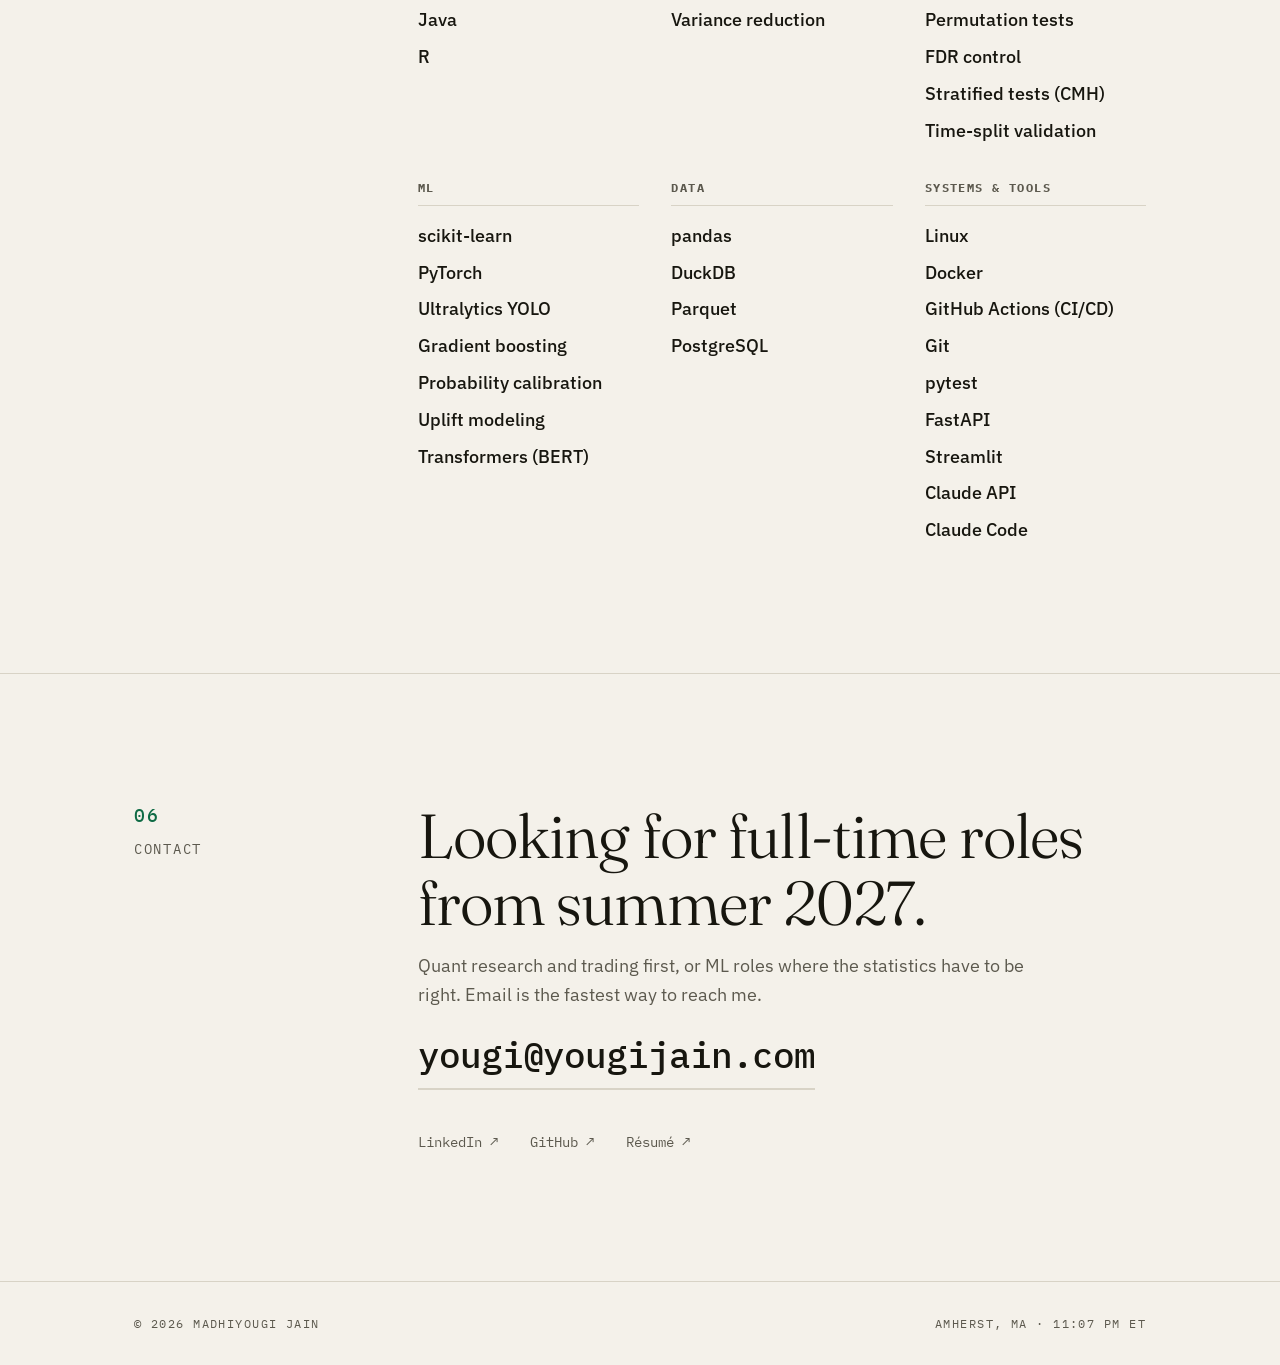
==== commit a83a9995: "take the poker notes off the home page The Notes section and its nav link come off the home page, an" ====
--- a/index.html
+++ b/index.html
@@ -79,7 +79,6 @@
       <div class="nav__right">
         <nav class="nav__links" aria-label="Primary">
           <a href="#work">Work</a>
-          <a href="#notes">Notes</a>
           <a href="#about">About</a>
           <a href="#experience">Experience</a>
           <a href="#education">Education</a>
@@ -399,47 +398,11 @@
     </section>
 
     <!-- ============================================================
-         NOTES
-         Short write-ups in notes/. Copy an <li class="index-list__item">
-         to add one.
-         ============================================================ -->
-    <section class="section" id="notes">
-      <div class="container section__grid">
-        <div class="section__label"><span class="section__num">02</span> Notes</div>
-        <div class="section__body">
-          <ul class="index-list index-list--stacked reveal">
-            <li class="index-list__item">
-              <a href="notes/win-rate-sample-size.html">
-                <span class="index-list__name">How many hands until a win rate means something?</span>
-                <span class="index-list__year">Oct 2026</span>
-                <span class="index-list__desc">A 5&nbsp;bb/100 edge needs about 124,000 hands before its 95% interval clears zero, and about 254,000 to clear it 80% of the time. With a calculator for your own numbers.</span>
-              </a>
-            </li>
-            <li class="index-list__item">
-              <a href="notes/bankroll-unknown-edge.html">
-                <span class="index-list__name">Sizing a bankroll when you don't know your edge</span>
-                <span class="index-list__year">Oct 2026</span>
-                <span class="index-list__desc">24 buy-ins give a 5&nbsp;bb/100 winner a 5% risk of ruin. If the true edge is half that, the risk is 22%, and sizing for the larger edge means zero long-run growth.</span>
-              </a>
-            </li>
-            <li class="index-list__item">
-              <a href="notes/correct-call-that-loses.html">
-                <span class="index-list__name">A correct call that loses 70% of the time</span>
-                <span class="index-list__year">Oct 2026</span>
-                <span class="index-list__desc">A +EV river call that loses 7 times in 10, and how often the correct strategy still shows a loss after 20, 100, and 500 calls.</span>
-              </a>
-            </li>
-          </ul>
-        </div>
-      </div>
-    </section>
-
-    <!-- ============================================================
          ABOUT
          ============================================================ -->
     <section class="section" id="about">
       <div class="container section__grid">
-        <div class="section__label"><span class="section__num">03</span> About</div>
+        <div class="section__label"><span class="section__num">02</span> About</div>
         <div class="section__body">
           <dl class="facts">
             <div class="fact">
@@ -485,7 +448,7 @@
          ============================================================ -->
     <section class="section" id="experience">
       <div class="container section__grid">
-        <div class="section__label"><span class="section__num">04</span> Experience</div>
+        <div class="section__label"><span class="section__num">03</span> Experience</div>
         <div class="section__body">
           <ol class="timeline">
 
@@ -557,7 +520,7 @@
          ============================================================ -->
     <section class="section" id="education">
       <div class="container section__grid">
-        <div class="section__label"><span class="section__num">05</span> Education</div>
+        <div class="section__label"><span class="section__num">04</span> Education</div>
         <div class="section__body">
           <article class="edu reveal">
             <div class="edu__head">
@@ -579,7 +542,7 @@
          ============================================================ -->
     <section class="section" id="skills">
       <div class="container section__grid">
-        <div class="section__label"><span class="section__num">06</span> Skills</div>
+        <div class="section__label"><span class="section__num">05</span> Skills</div>
         <div class="section__body">
           <div class="skills">
             <div class="skills__group">
@@ -616,7 +579,7 @@
          ============================================================ -->
     <section class="section section--contact" id="contact">
       <div class="container section__grid">
-        <div class="section__label"><span class="section__num">07</span> Contact</div>
+        <div class="section__label"><span class="section__num">06</span> Contact</div>
         <div class="section__body">
           <h2 class="contact__title">Looking for full-time roles from summer 2027.</h2>
           <p class="contact__lede">
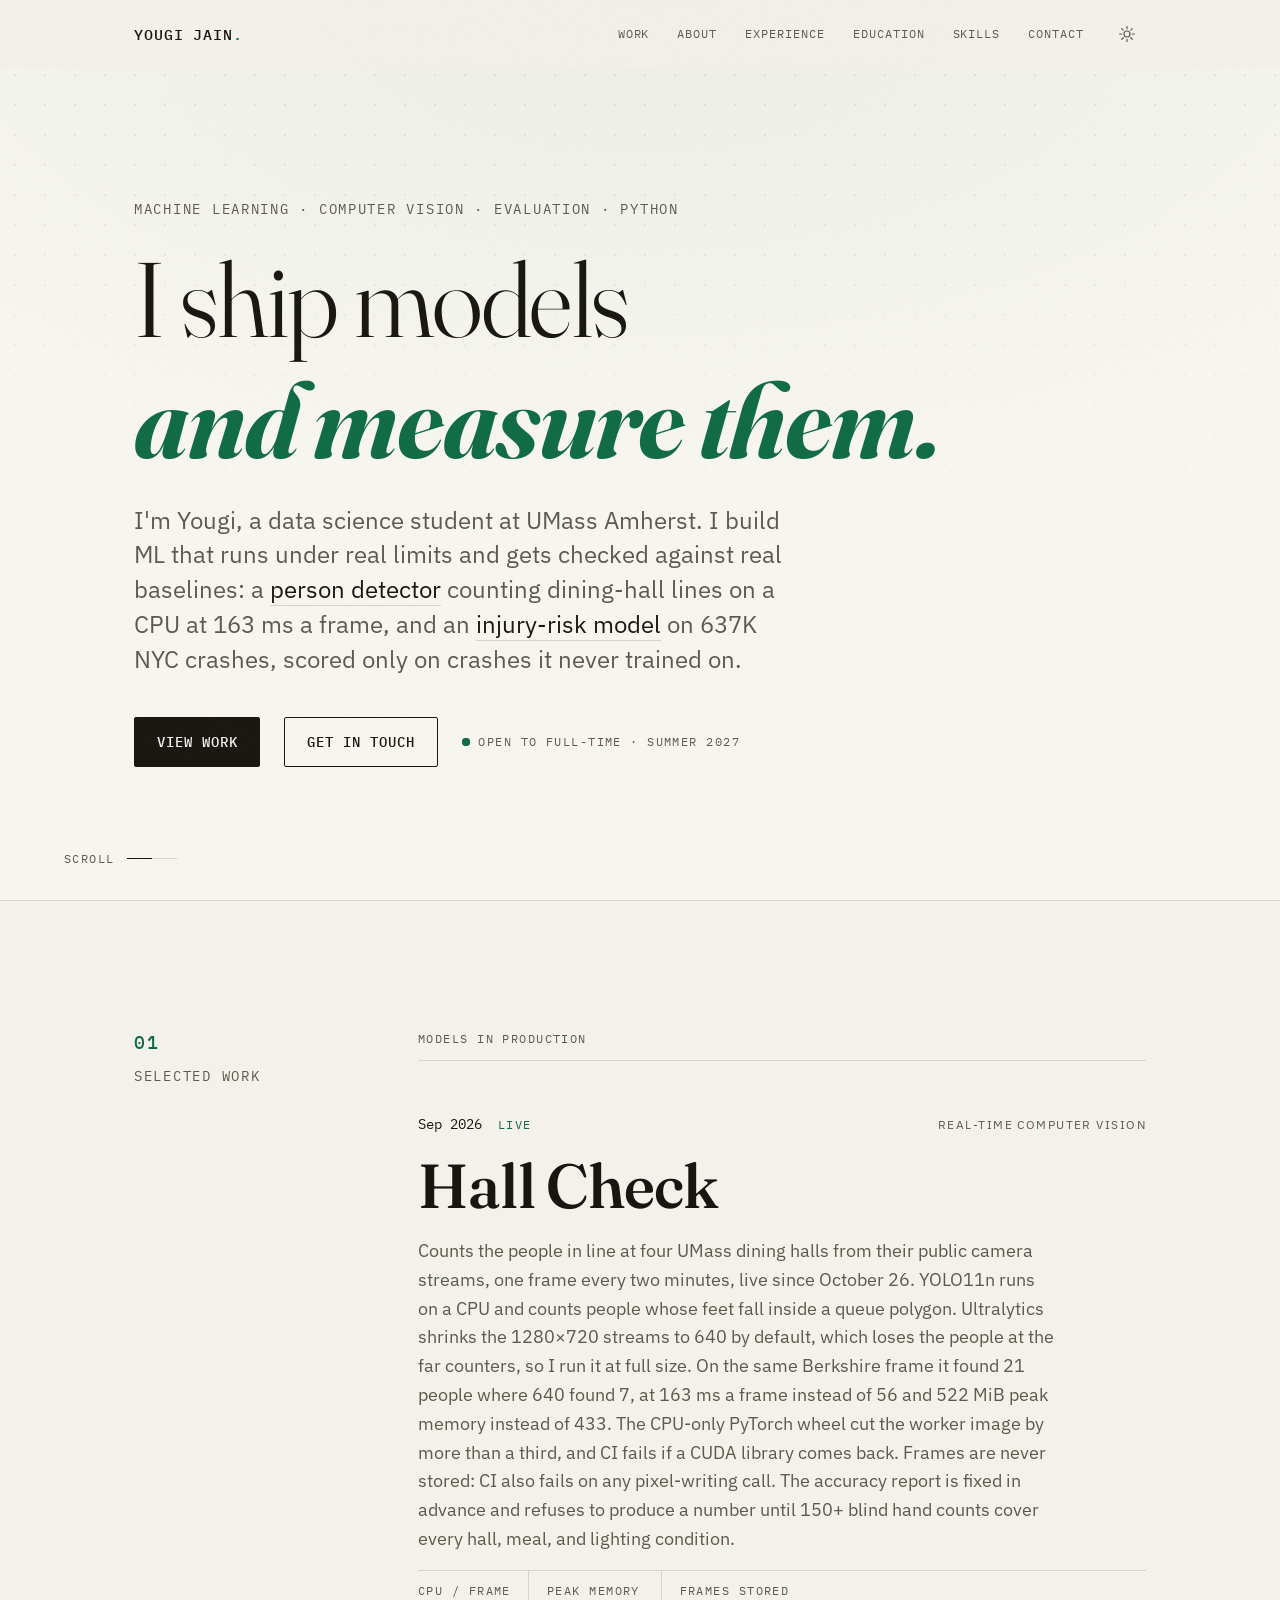
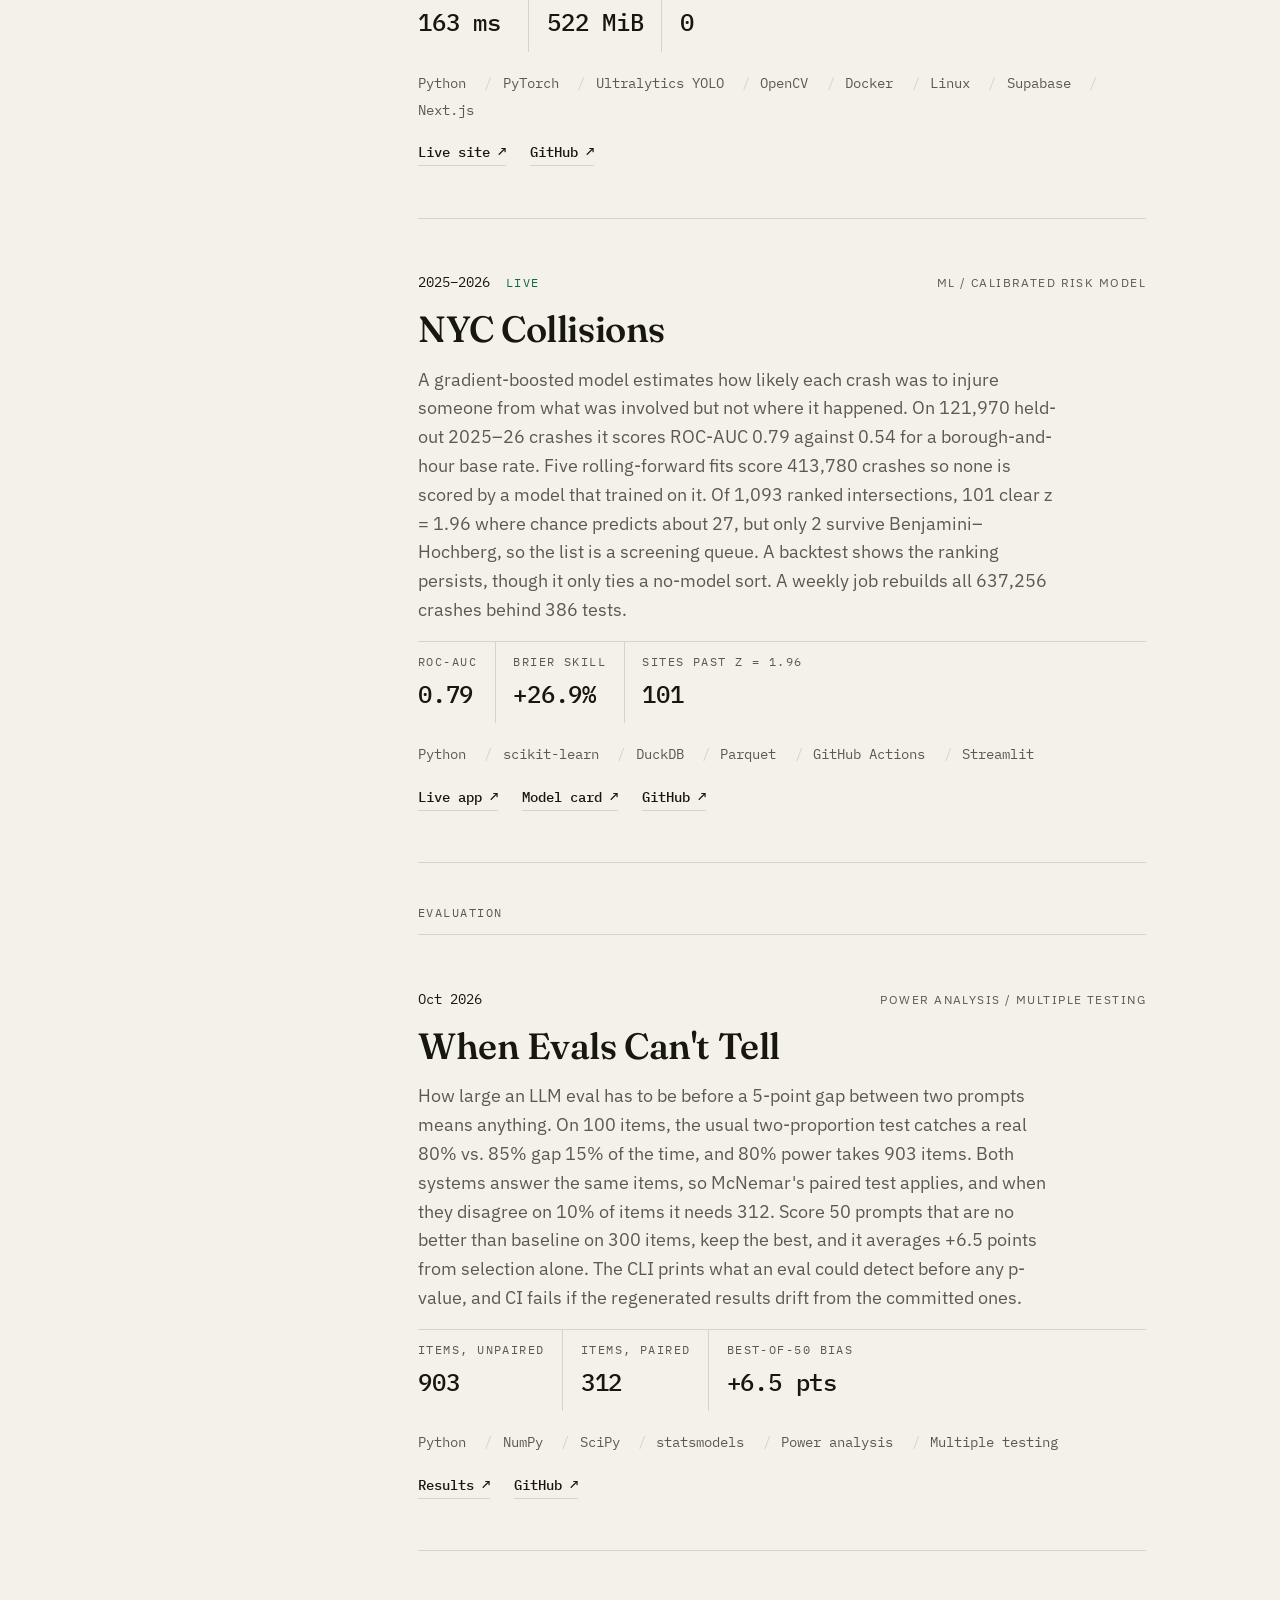
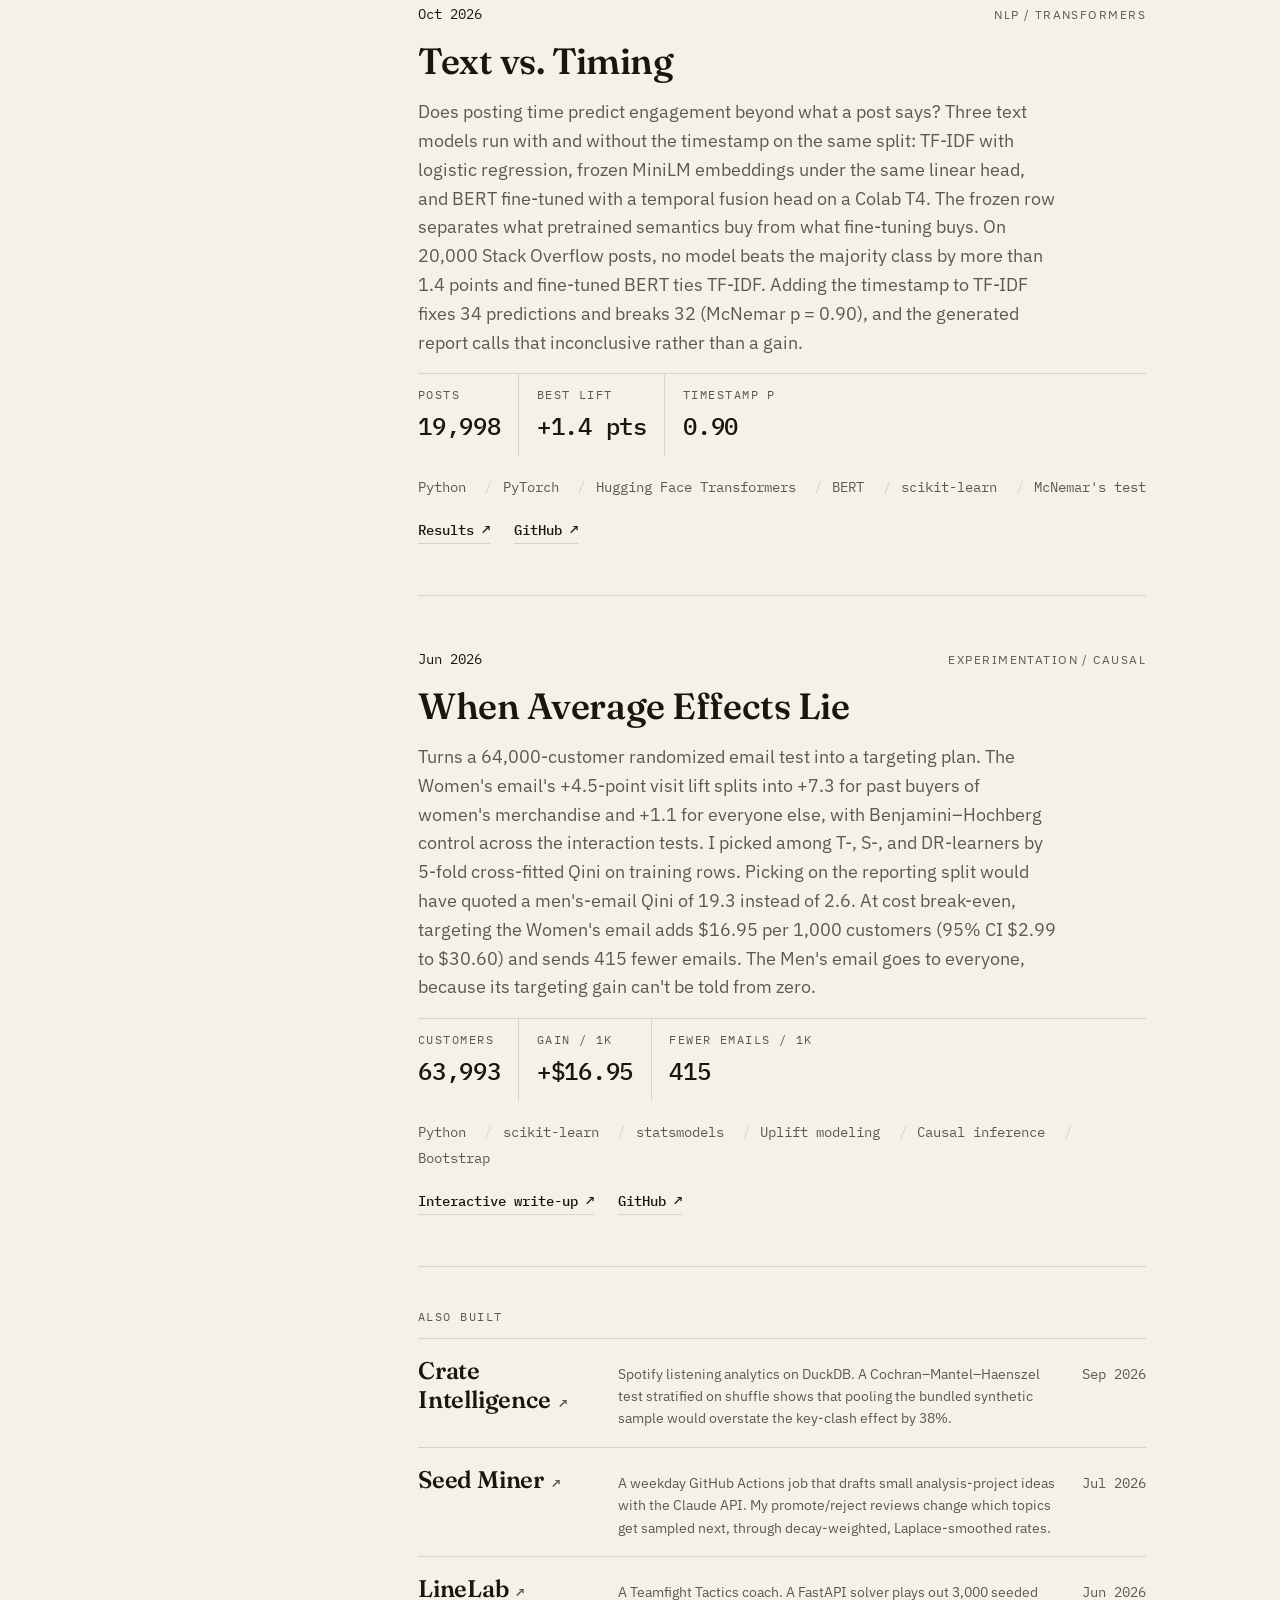
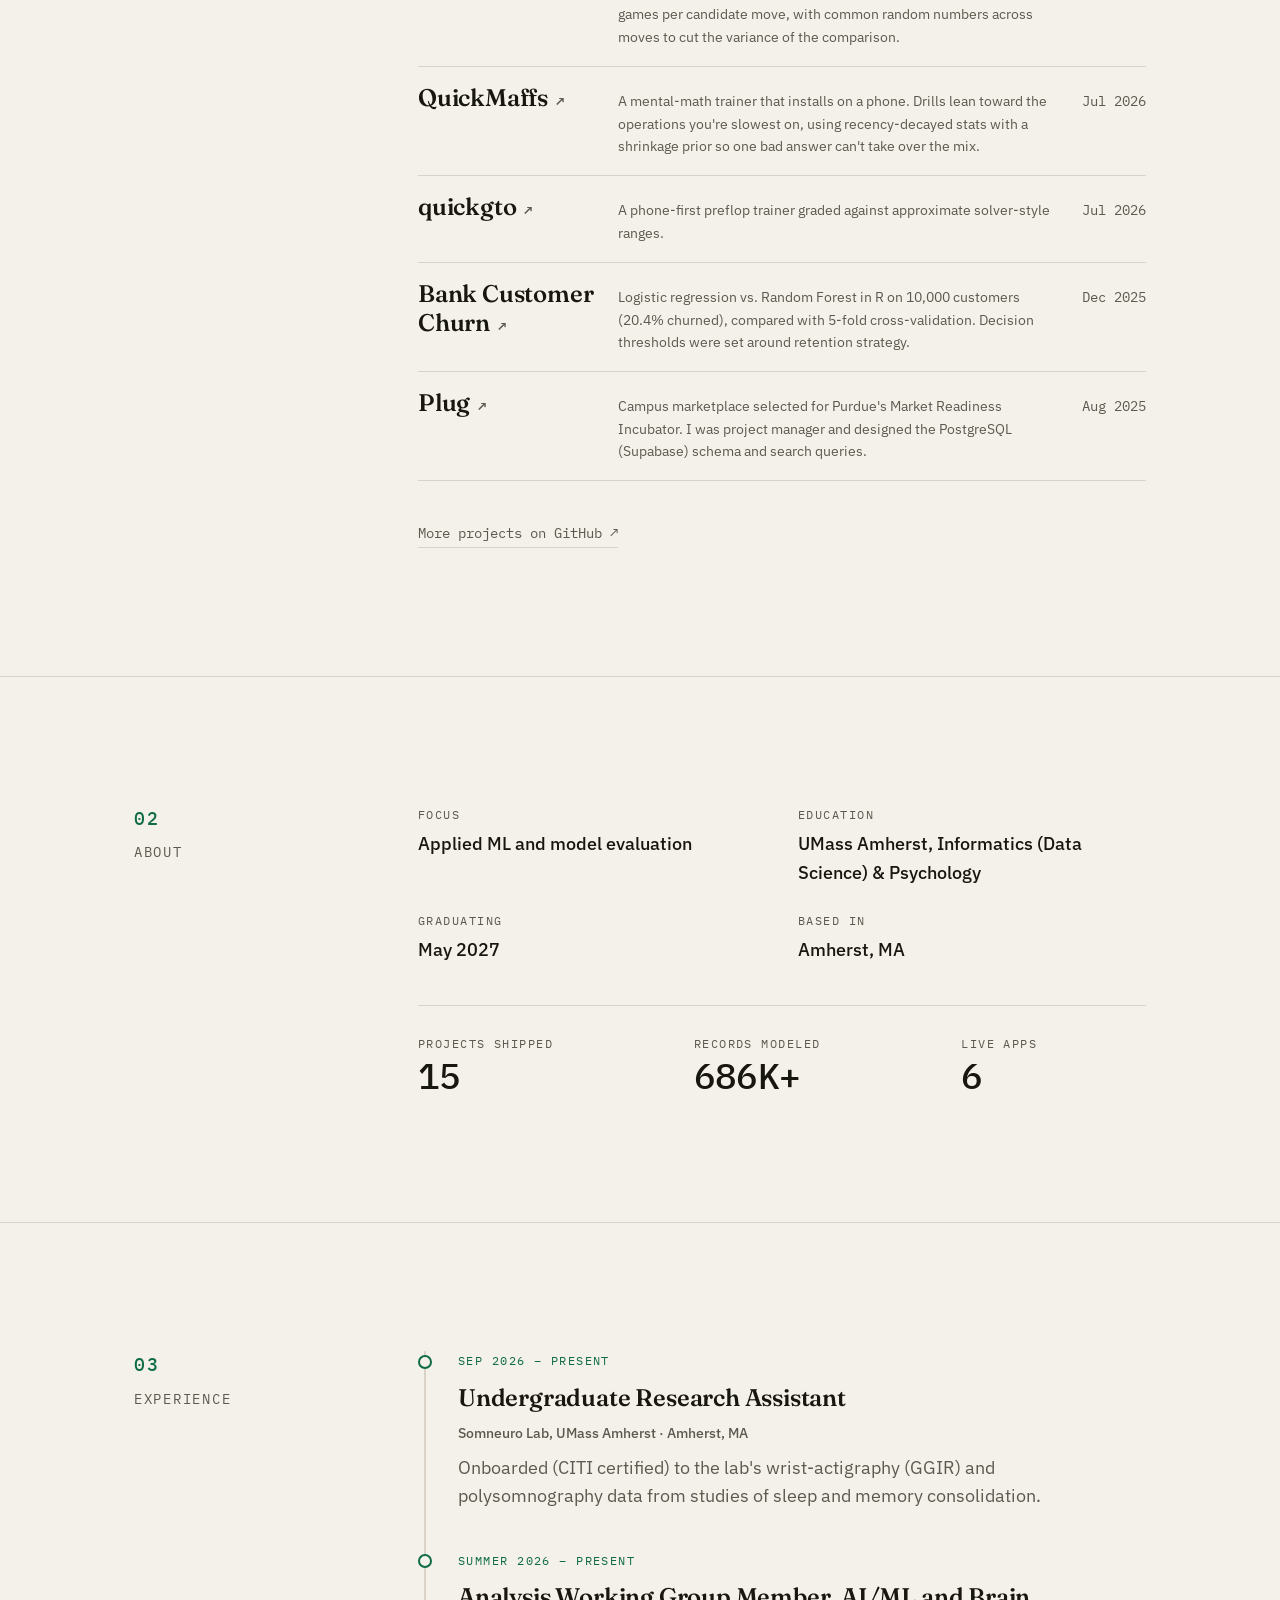
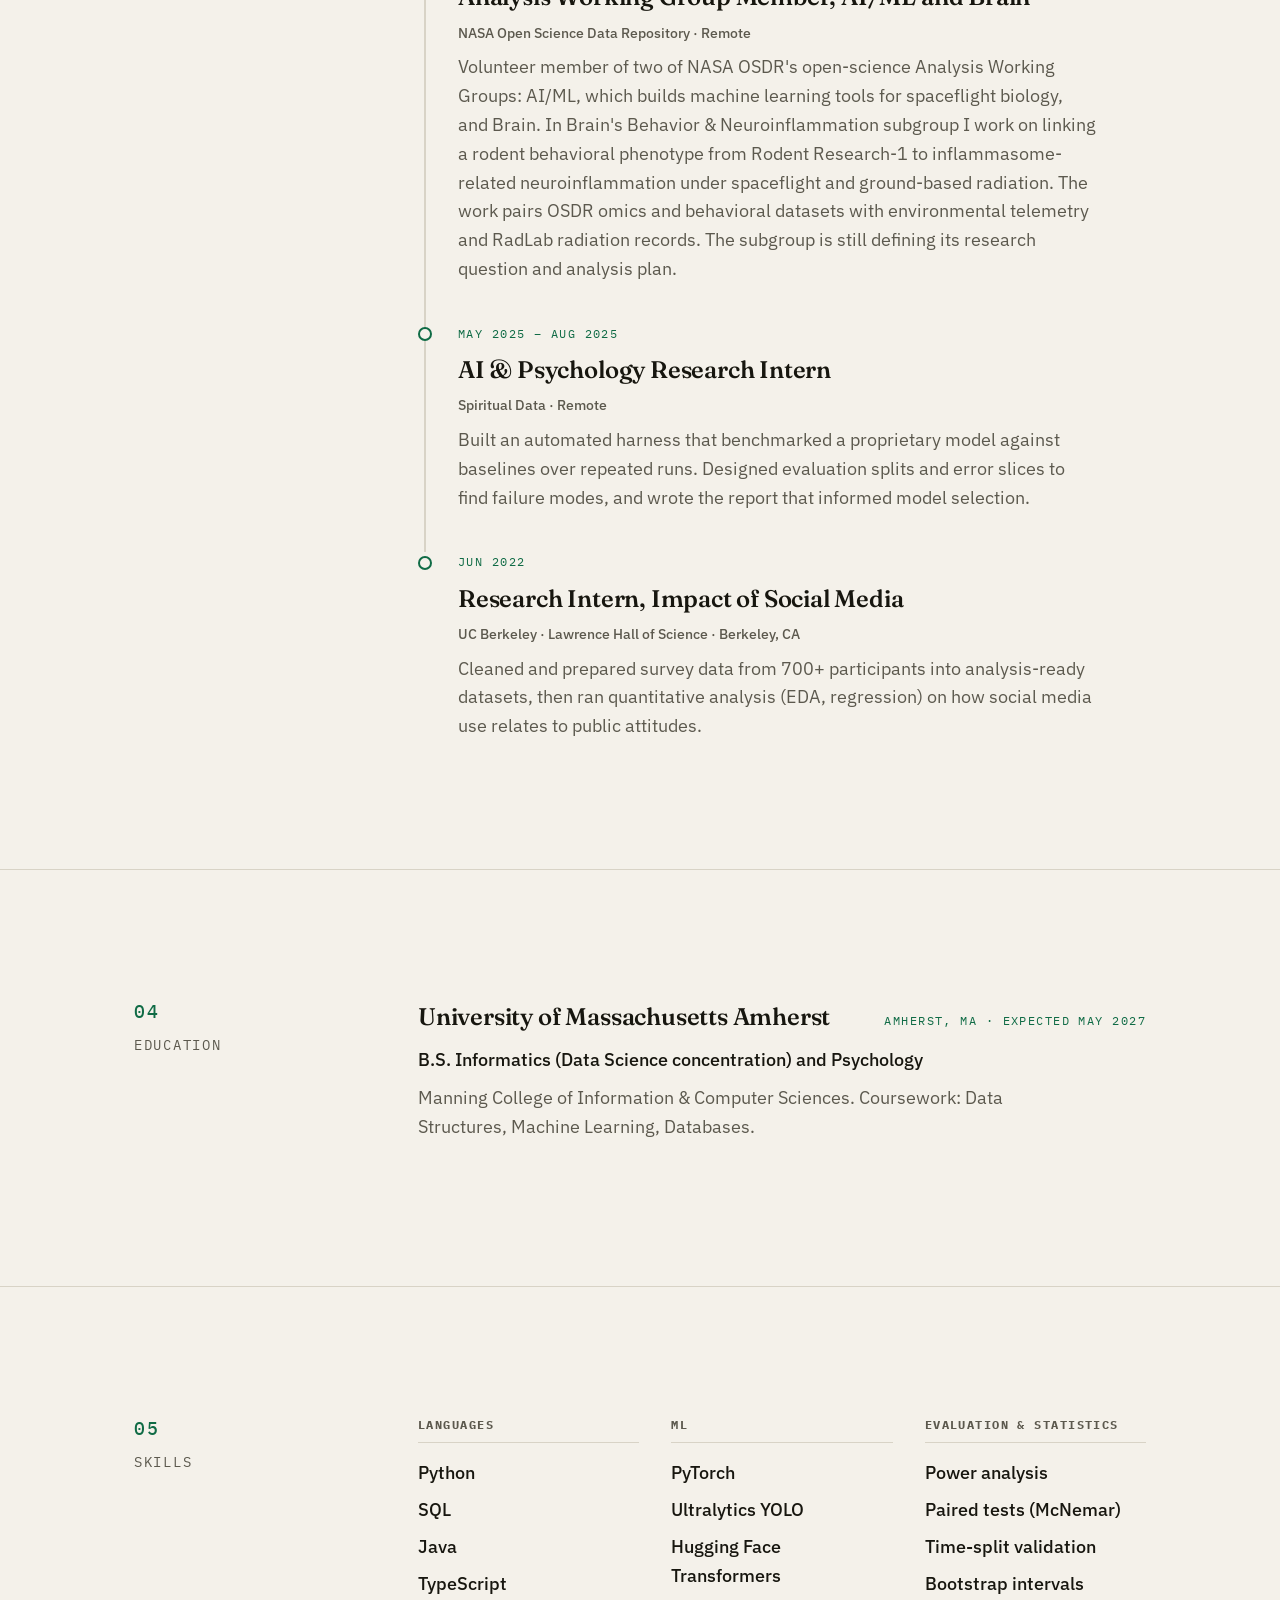
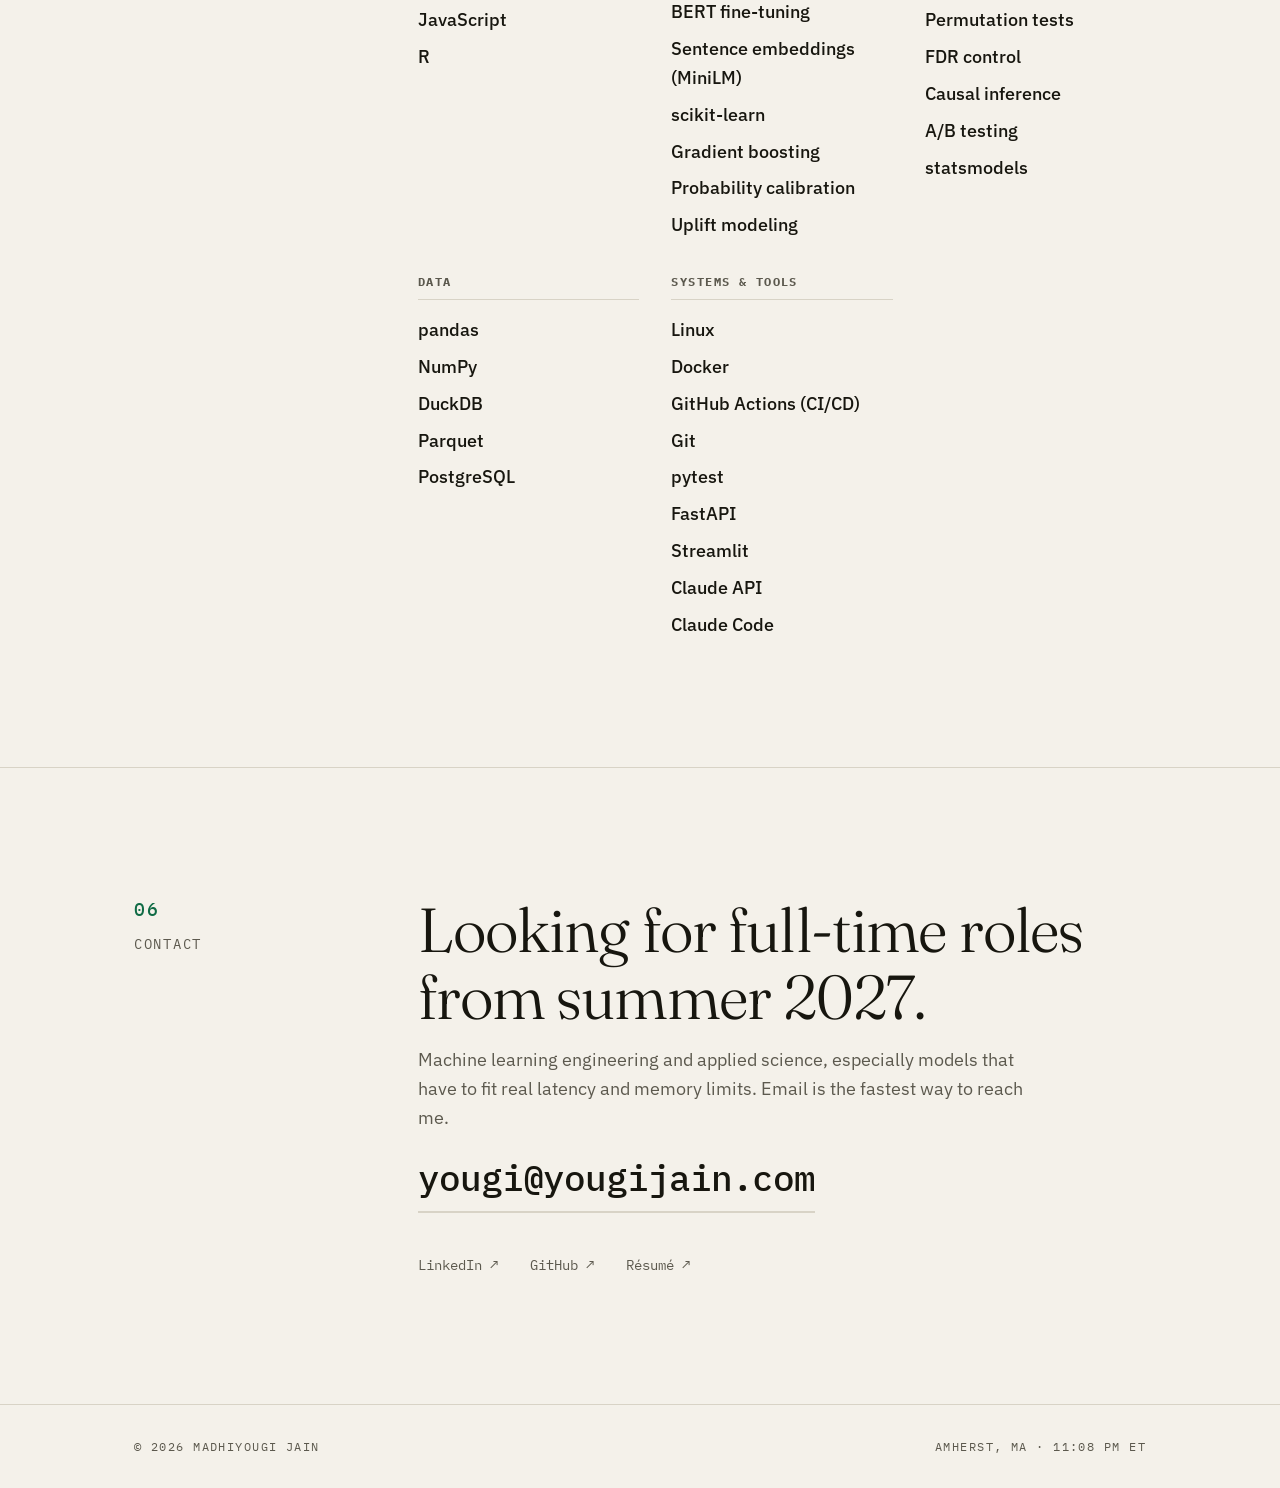
==== commit 029a913a: "point about, skills, and contact at ml roles - About: focus reads "Applied ML and model evaluation"." ====
--- a/index.html
+++ b/index.html
@@ -407,7 +407,7 @@
           <dl class="facts">
             <div class="fact">
               <dt>Focus</dt>
-              <dd>Statistics and expected-value modeling</dd>
+              <dd>Applied ML and model evaluation</dd>
             </div>
             <div class="fact">
               <dt>Education</dt>
@@ -547,23 +547,19 @@
           <div class="skills">
             <div class="skills__group">
               <h4>Languages</h4>
-              <ul><li>Python</li><li>SQL</li><li>JavaScript</li><li>TypeScript</li><li>Java</li><li>R</li></ul>
-            </div>
-            <div class="skills__group">
-              <h4>EV / Game Theory</h4>
-              <ul><li>Expected value</li><li>Game theory (GTO)</li><li>Opponent modeling</li><li>Monte Carlo simulation</li><li>Variance reduction</li></ul>
-            </div>
-            <div class="skills__group">
-              <h4>Statistics</h4>
-              <ul><li>statsmodels</li><li>Causal inference</li><li>A/B testing</li><li>Bootstrap intervals</li><li>Permutation tests</li><li>FDR control</li><li>Stratified tests (CMH)</li><li>Time-split validation</li></ul>
+              <ul><li>Python</li><li>SQL</li><li>Java</li><li>TypeScript</li><li>JavaScript</li><li>R</li></ul>
             </div>
             <div class="skills__group">
               <h4>ML</h4>
-              <ul><li>scikit-learn</li><li>PyTorch</li><li>Ultralytics YOLO</li><li>Gradient boosting</li><li>Probability calibration</li><li>Uplift modeling</li><li>Transformers (BERT)</li></ul>
+              <ul><li>PyTorch</li><li>Ultralytics YOLO</li><li>Hugging Face Transformers</li><li>BERT fine-tuning</li><li>Sentence embeddings (MiniLM)</li><li>scikit-learn</li><li>Gradient boosting</li><li>Probability calibration</li><li>Uplift modeling</li></ul>
+            </div>
+            <div class="skills__group">
+              <h4>Evaluation &amp; Statistics</h4>
+              <ul><li>Power analysis</li><li>Paired tests (McNemar)</li><li>Time-split validation</li><li>Bootstrap intervals</li><li>Permutation tests</li><li>FDR control</li><li>Causal inference</li><li>A/B testing</li><li>statsmodels</li></ul>
             </div>
             <div class="skills__group">
               <h4>Data</h4>
-              <ul><li>pandas</li><li>DuckDB</li><li>Parquet</li><li>PostgreSQL</li></ul>
+              <ul><li>pandas</li><li>NumPy</li><li>DuckDB</li><li>Parquet</li><li>PostgreSQL</li></ul>
             </div>
             <div class="skills__group">
               <h4>Systems &amp; Tools</h4>
@@ -583,8 +579,8 @@
         <div class="section__body">
           <h2 class="contact__title">Looking for full-time roles from summer 2027.</h2>
           <p class="contact__lede">
-            Quant research and trading first, or ML roles where the statistics have to
-            be right. Email is the fastest way to reach me.
+            Machine learning engineering and applied science, especially models that have
+            to fit real latency and memory limits. Email is the fastest way to reach me.
           </p>
           <a class="contact__email" href="mailto:yougi@yougijain.com">yougi@yougijain.com</a>
           <div class="contact__socials">
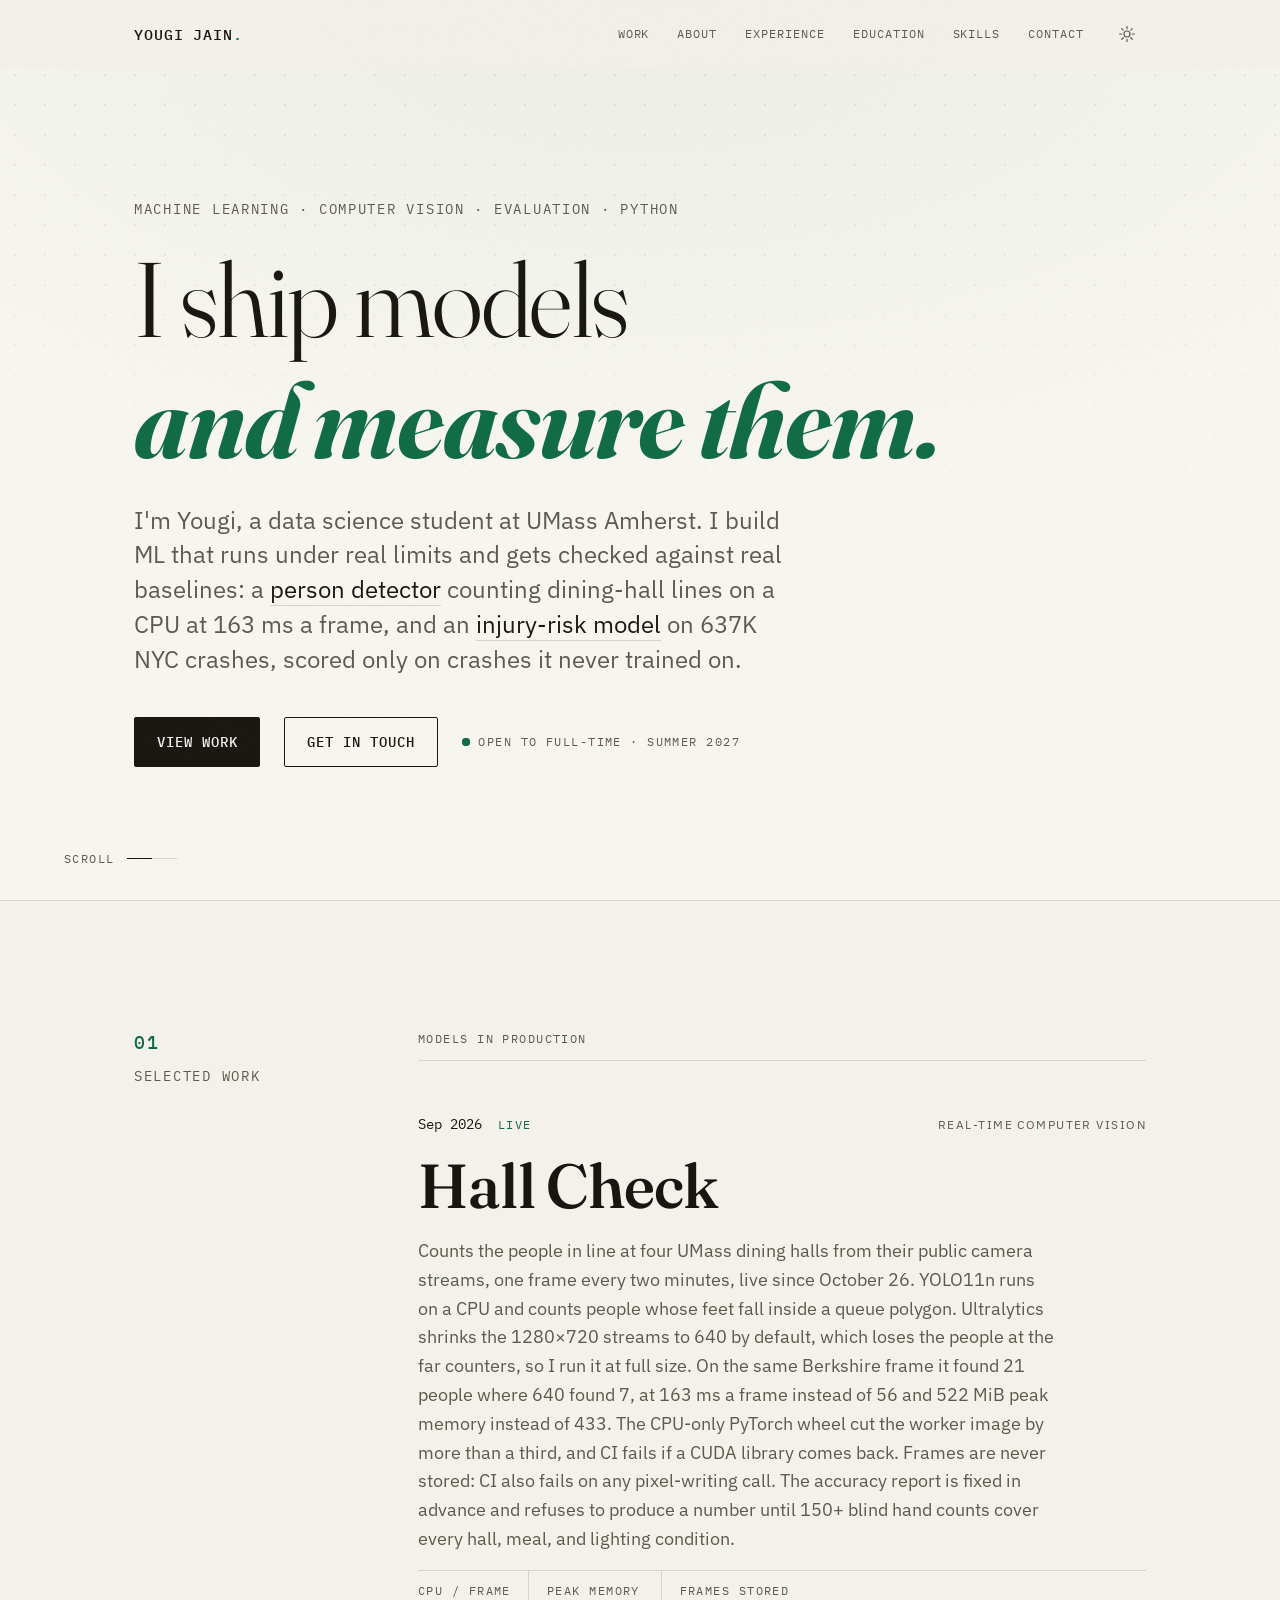
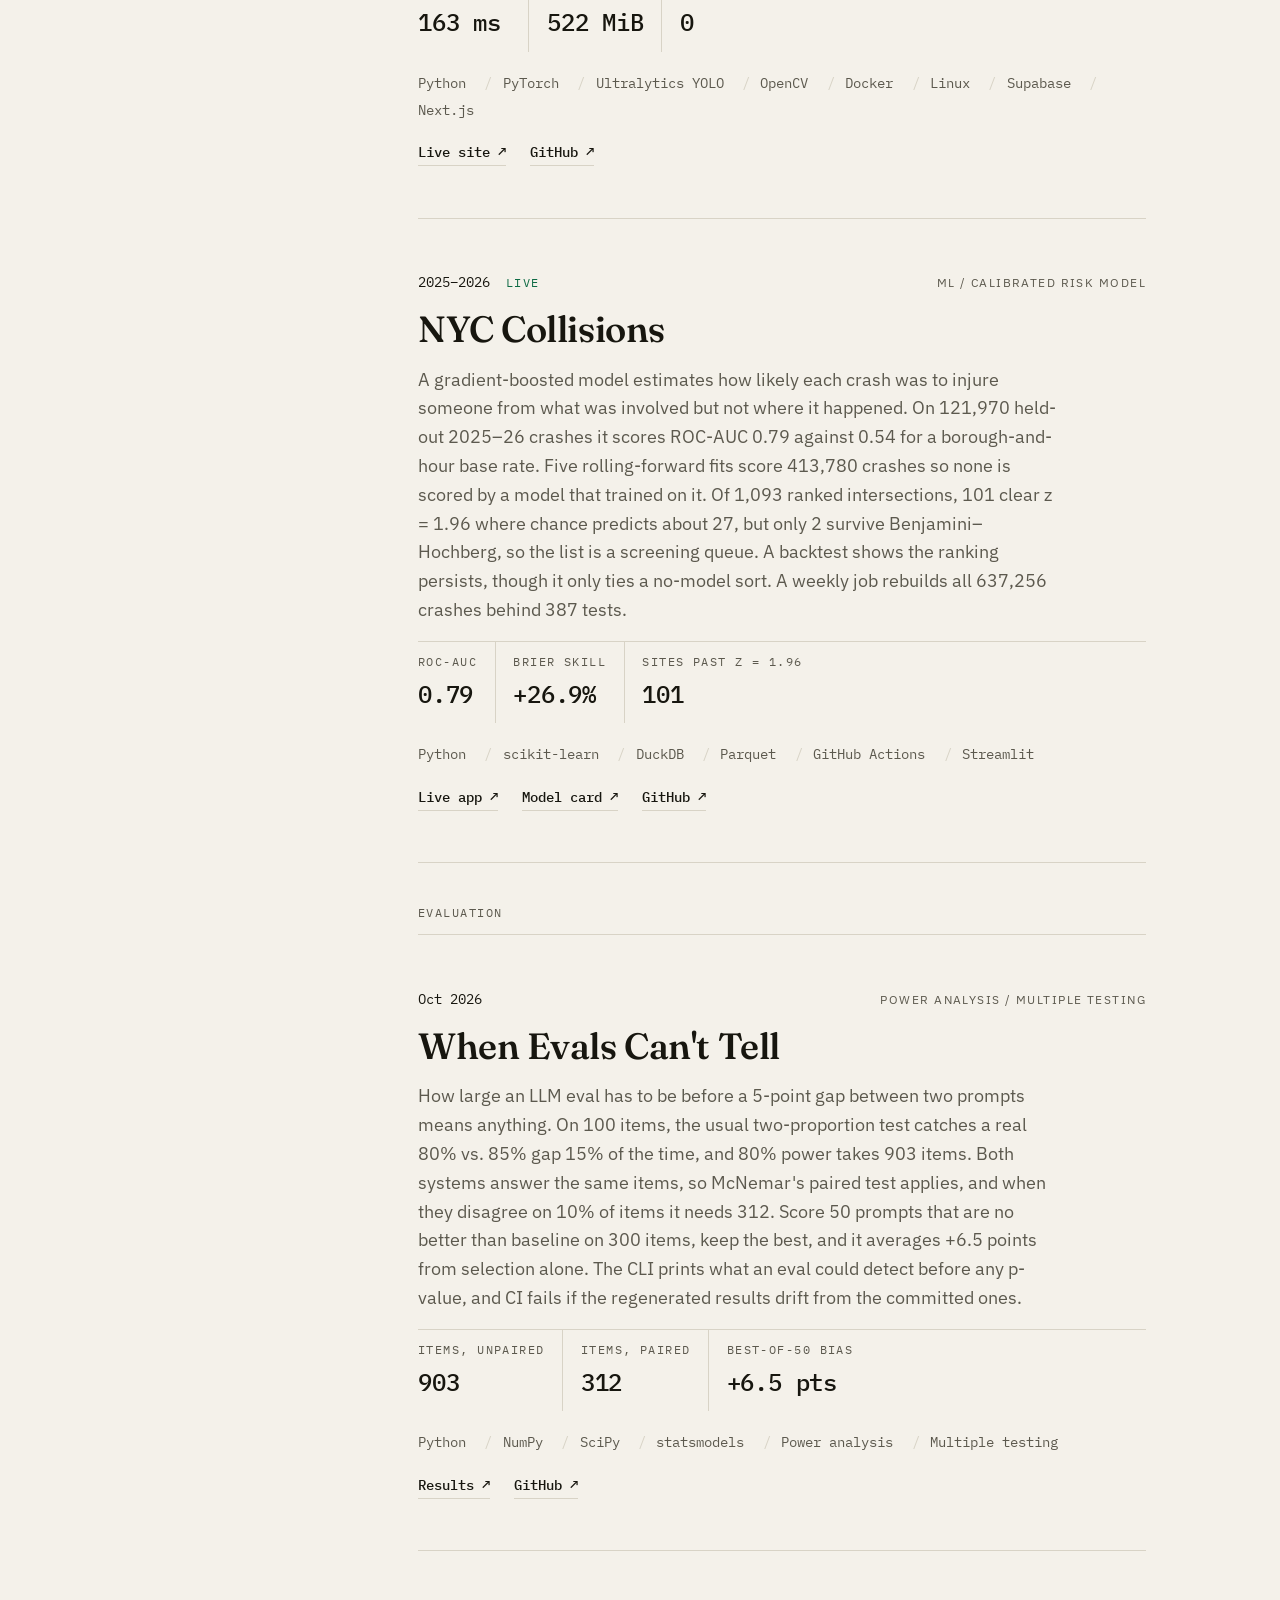
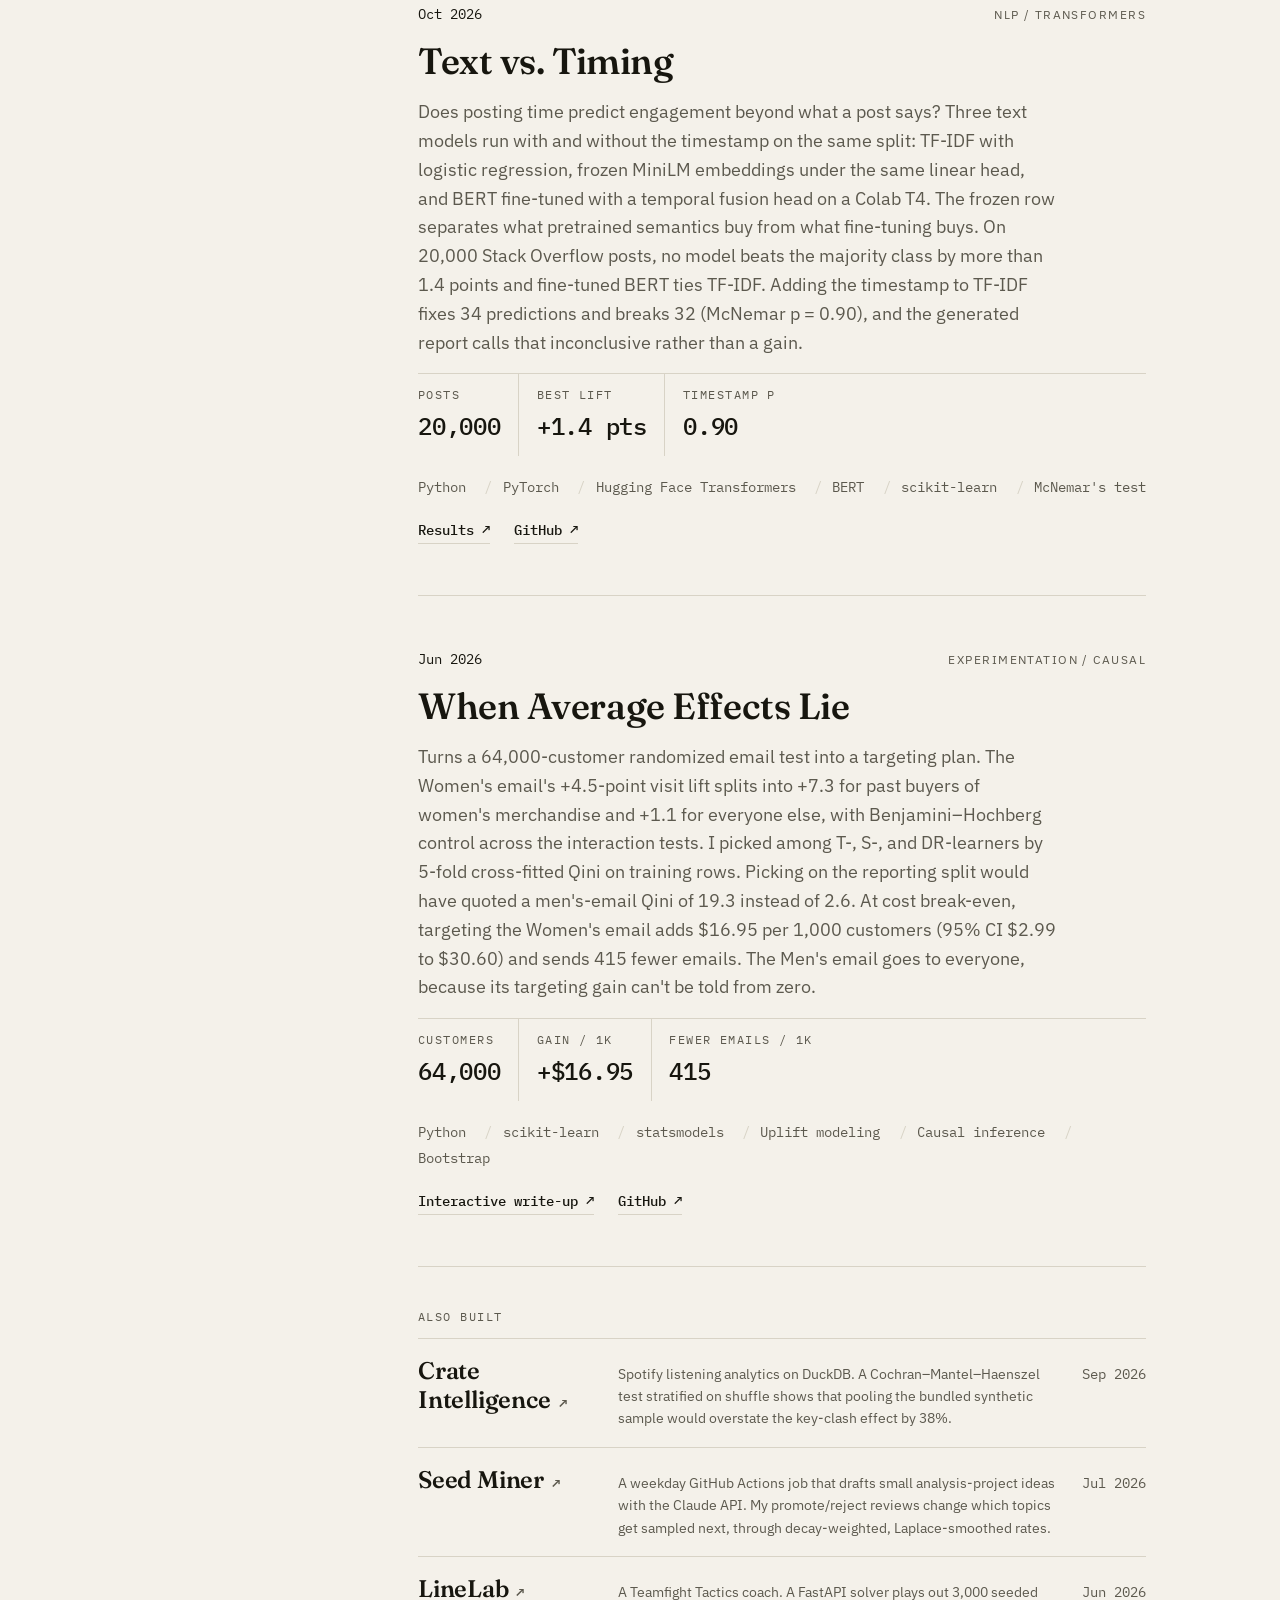
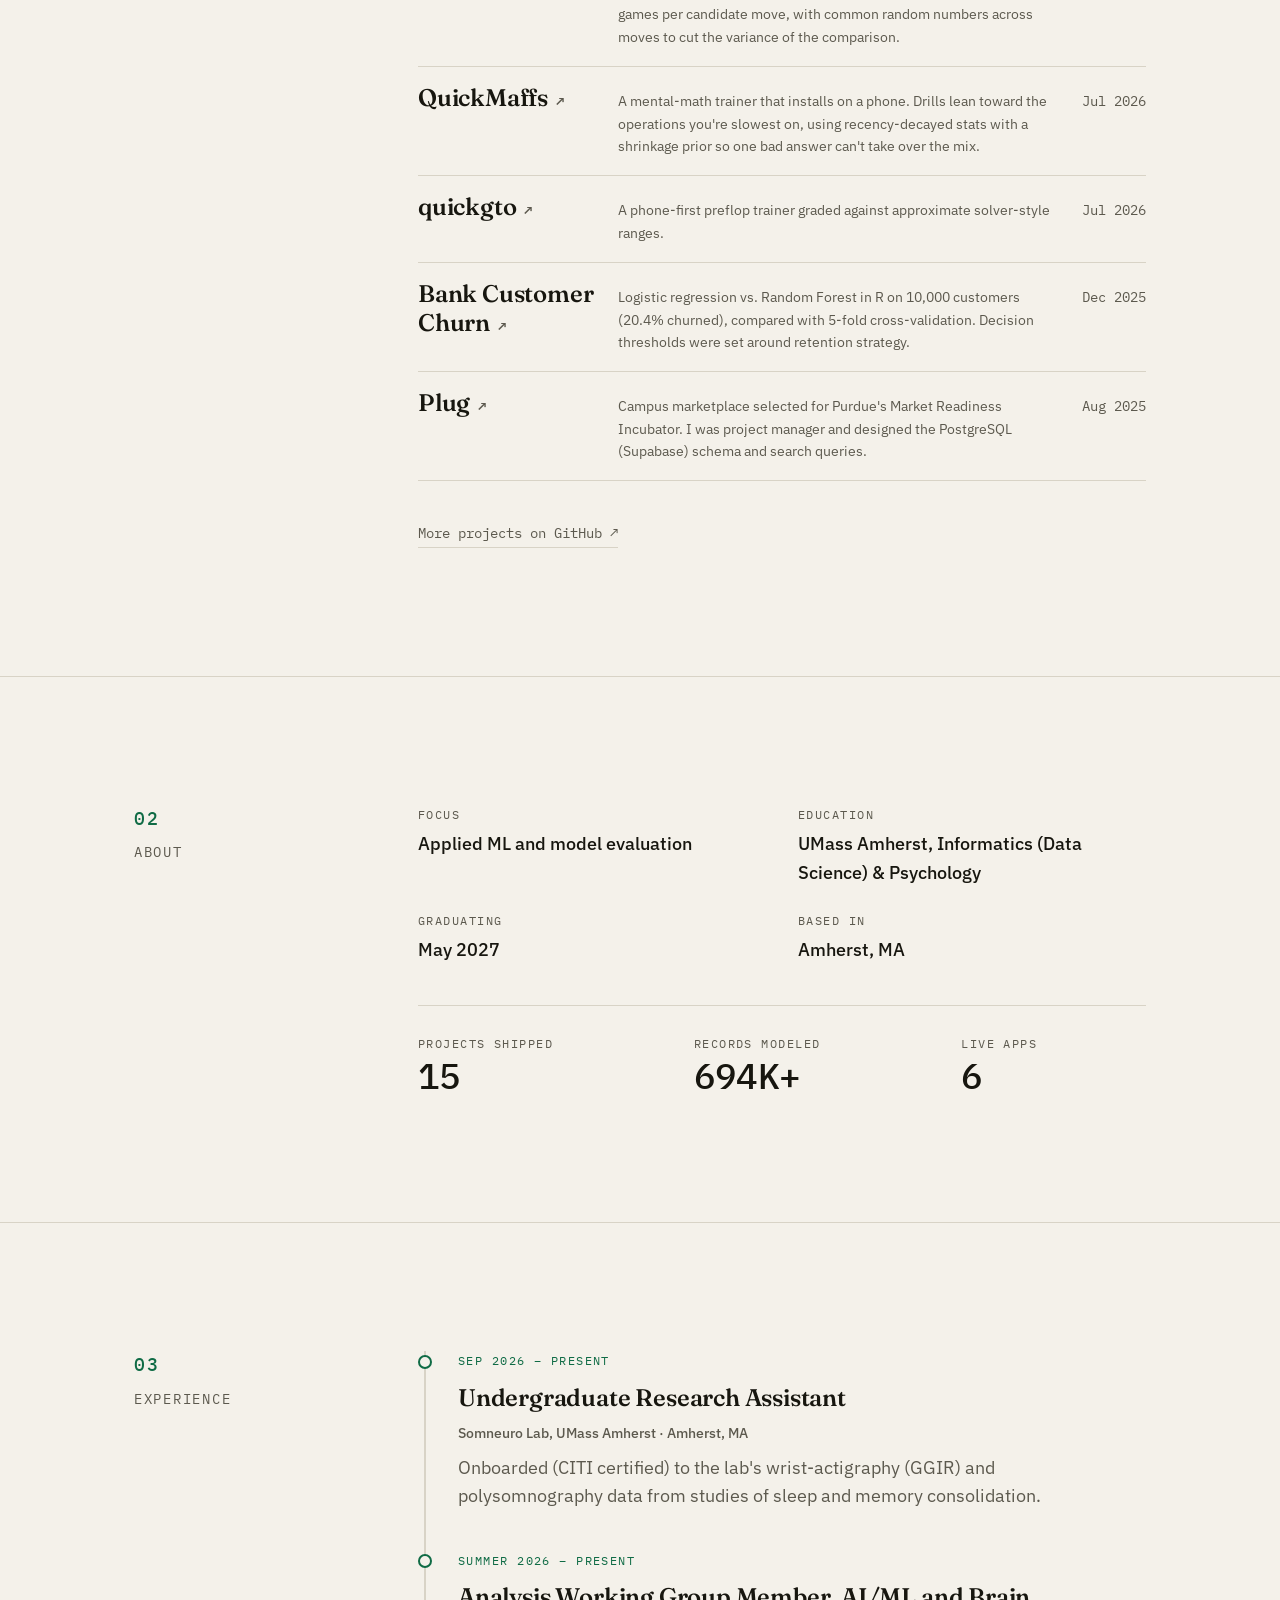
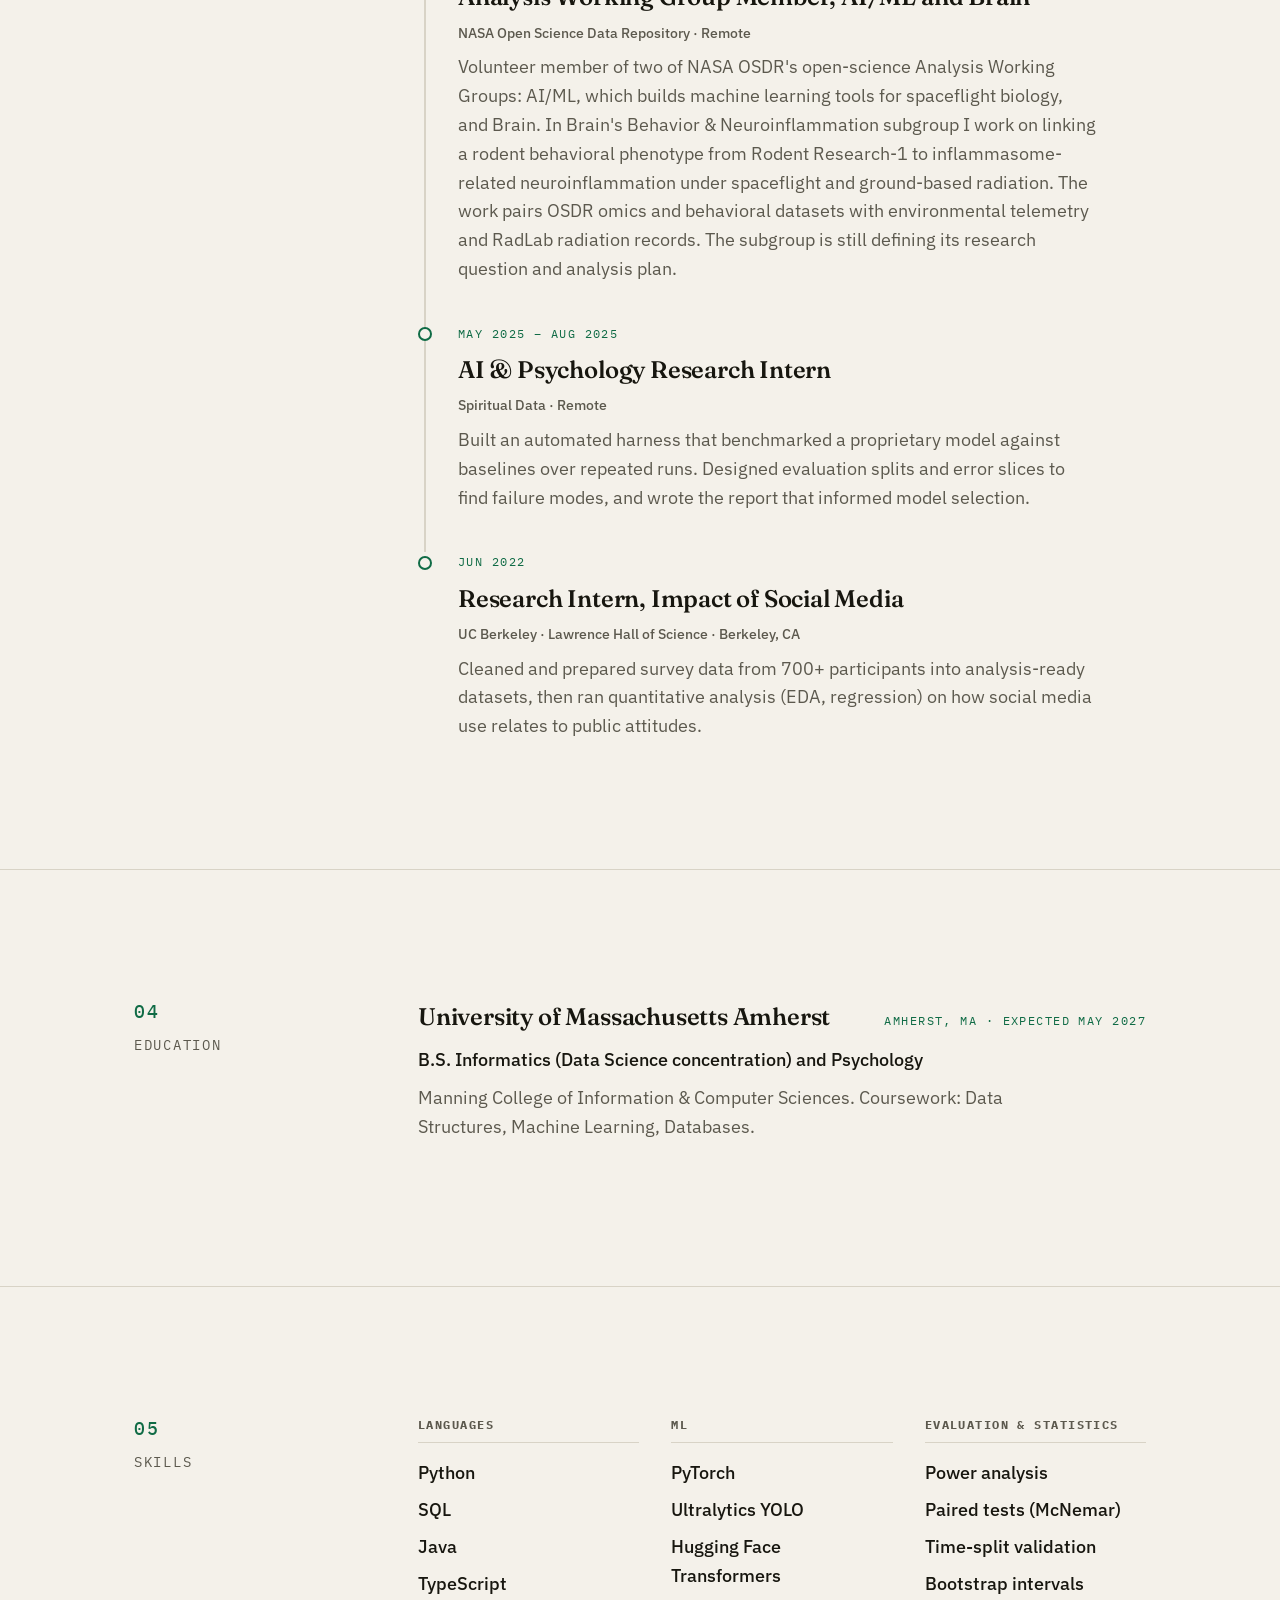
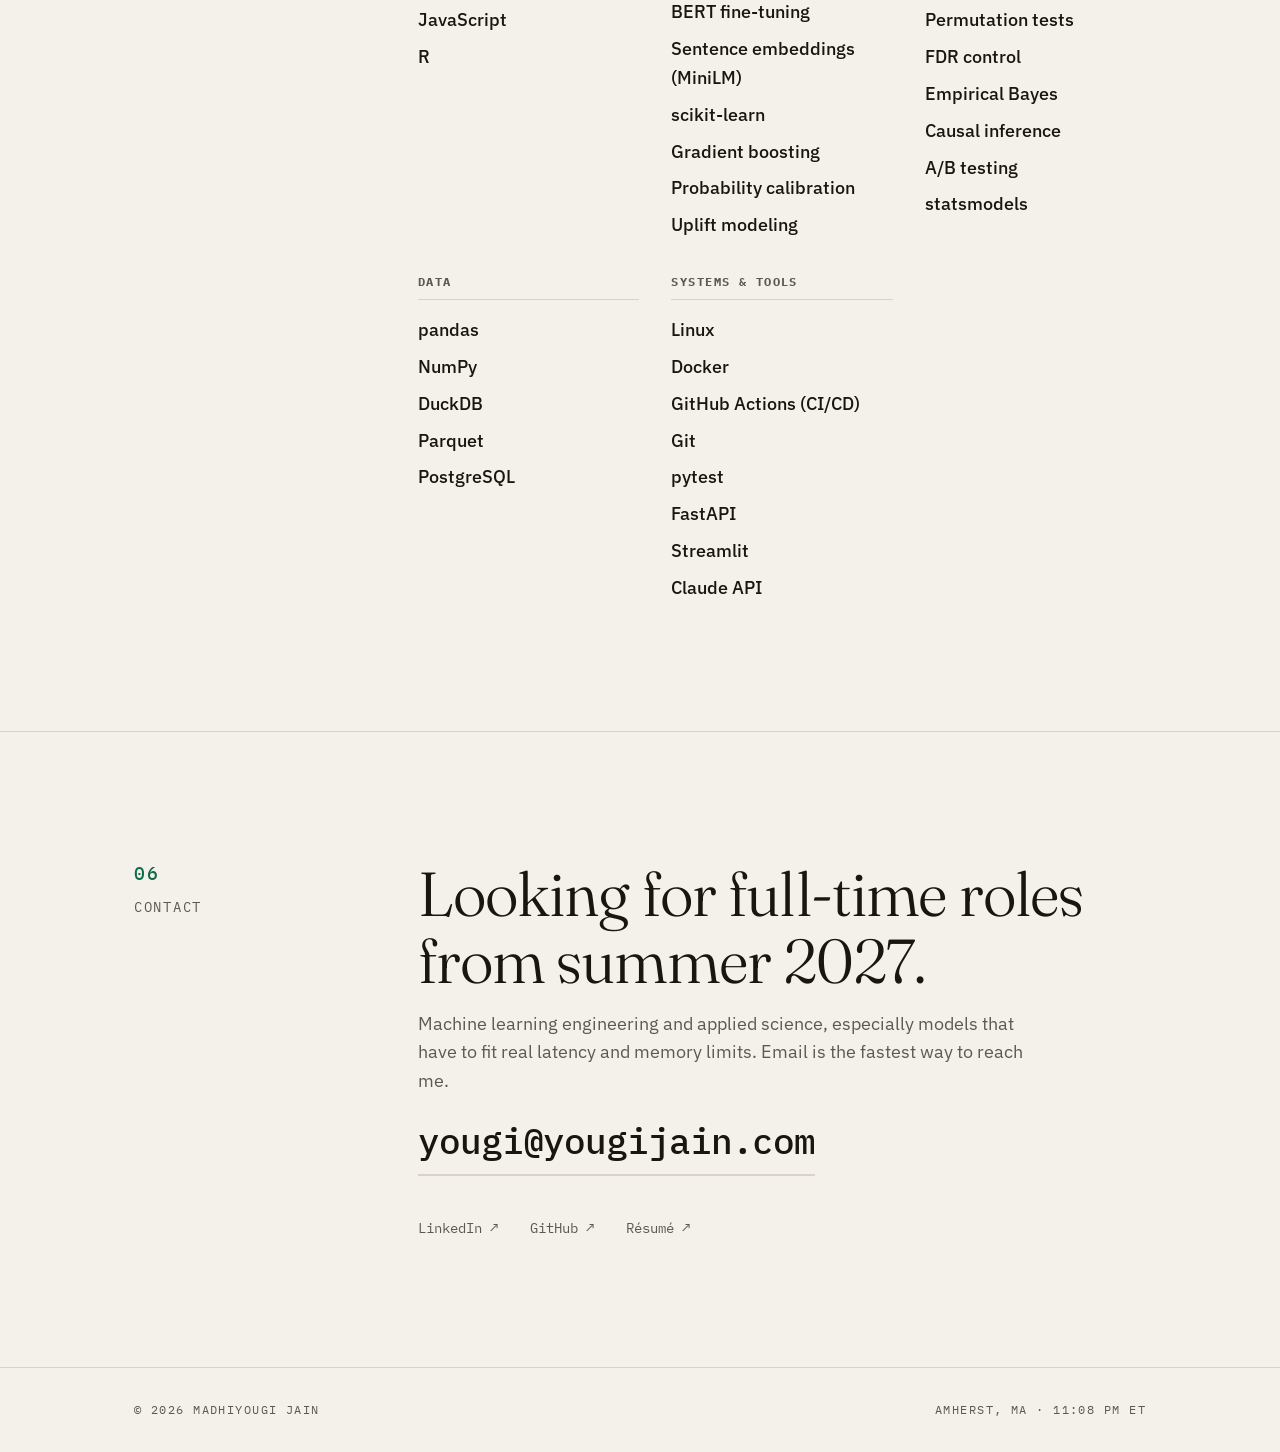
==== commit a7603248: "match the site to the current résumé - NYC Collisions: 387 tests, the résumé's count (386 passed and" ====
--- a/index.html
+++ b/index.html
@@ -205,7 +205,7 @@
                     trained on it. Of 1,093 ranked intersections, 101 clear z = 1.96 where chance
                     predicts about 27, but only 2 survive Benjamini–Hochberg, so the list is a
                     screening queue. A backtest shows the ranking persists, though it only ties a
-                    no-model sort. A weekly job rebuilds all 637,256 crashes behind 386 tests.
+                    no-model sort. A weekly job rebuilds all 637,256 crashes behind 387 tests.
                   </p>
                   <dl class="stats">
                     <div class="stat"><dt>ROC-AUC</dt><dd>0.79</dd></div>
@@ -555,7 +555,7 @@
             </div>
             <div class="skills__group">
               <h4>Evaluation &amp; Statistics</h4>
-              <ul><li>Power analysis</li><li>Paired tests (McNemar)</li><li>Time-split validation</li><li>Bootstrap intervals</li><li>Permutation tests</li><li>FDR control</li><li>Causal inference</li><li>A/B testing</li><li>statsmodels</li></ul>
+              <ul><li>Power analysis</li><li>Paired tests (McNemar)</li><li>Time-split validation</li><li>Bootstrap intervals</li><li>Permutation tests</li><li>FDR control</li><li>Empirical Bayes</li><li>Causal inference</li><li>A/B testing</li><li>statsmodels</li></ul>
             </div>
             <div class="skills__group">
               <h4>Data</h4>
@@ -563,7 +563,7 @@
             </div>
             <div class="skills__group">
               <h4>Systems &amp; Tools</h4>
-              <ul><li>Linux</li><li>Docker</li><li>GitHub Actions (CI/CD)</li><li>Git</li><li>pytest</li><li>FastAPI</li><li>Streamlit</li><li>Claude API</li><li>Claude Code</li></ul>
+              <ul><li>Linux</li><li>Docker</li><li>GitHub Actions (CI/CD)</li><li>Git</li><li>pytest</li><li>FastAPI</li><li>Streamlit</li><li>Claude API</li></ul>
             </div>
           </div>
         </div>
